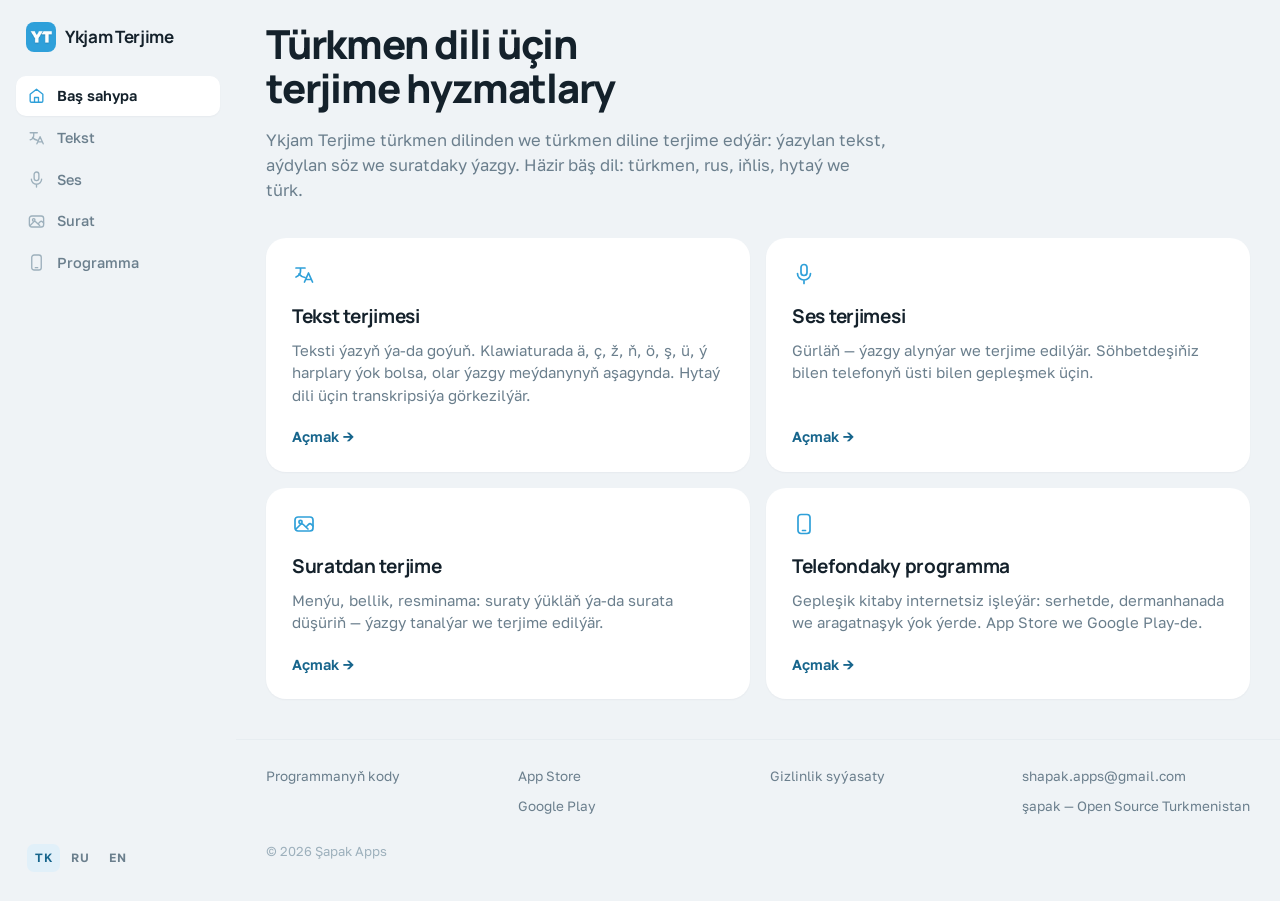
==== index.html @ 1fe33879 "deploy: 4373ae8" ====
<!DOCTYPE html><html lang="tk" class="h-full antialiased"><head><meta charSet="utf-8"/><meta name="viewport" content="width=device-width, initial-scale=1"/><link rel="preload" as="image" href="/icon.png"/><link rel="stylesheet" href="/_next/static/chunks/0fskmrvkfce5c.css" data-precedence="next"/><link rel="preload" as="script" fetchPriority="low" href="/_next/static/chunks/310vm2bl3xxpt.js"/><script src="/_next/static/chunks/1wnov70f88xjy.js" async=""></script><script src="/_next/static/chunks/39_j1bdzreq0m.js" async=""></script><script src="/_next/static/chunks/0c98xzjfks9hq.js" async=""></script><script src="/_next/static/chunks/turbopack-2u1d16houkiyo.js" async=""></script><script src="/_next/static/chunks/0jn6qtjq88lv6.js" async=""></script><script src="/_next/static/chunks/28rhjzv502-0g.js" async=""></script><script src="/_next/static/chunks/1hgafkf814qq6.js" async=""></script><link rel="preload" href="https://fonts.googleapis.com/css2?family=Golos+Text:wght@400;500;600;700&amp;family=Manrope:wght@600;700;800&amp;display=swap" as="style"/><meta name="theme-color" content="#2FA0D9"/><title>Ykjam Terjime</title><meta name="description" content="Ykjam Terjime — türkmen dili üçin terjimeçi: tekst, ses we surat. Türkmen harplary ä ç ž ň ö ş ü ý klawiaturasyz."/><meta name="robots" content="noindex, nofollow"/><meta property="og:title" content="Ykjam Terjime"/><meta property="og:description" content="Ykjam Terjime — türkmen dili üçin terjimeçi: tekst, ses we surat. Türkmen harplary ä ç ž ň ö ş ü ý klawiaturasyz."/><meta property="og:url" content="https://ykjam-terjime.github.io/"/><meta property="og:image" content="https://ykjam-terjime.github.io/og.png"/><meta property="og:image:width" content="1200"/><meta property="og:image:height" content="630"/><meta property="og:type" content="website"/><meta name="twitter:card" content="summary_large_image"/><meta name="twitter:title" content="Ykjam Terjime"/><meta name="twitter:description" content="Ykjam Terjime — türkmen dili üçin terjimeçi: tekst, ses we surat. Türkmen harplary ä ç ž ň ö ş ü ý klawiaturasyz."/><meta name="twitter:image" content="https://ykjam-terjime.github.io/og.png"/><link rel="icon" href="/favicon.ico?favicon.42km3syks_lcd.ico" sizes="48x48" type="image/x-icon"/><link rel="apple-touch-icon" href="/apple-icon.png?apple-icon.3_3x95x5w6pl6.png" sizes="180x180" type="image/png"/><link rel="preconnect" href="https://fonts.googleapis.com"/><link rel="preconnect" href="https://fonts.gstatic.com" crossorigin=""/><script src="/_next/static/chunks/0cz1d0mv5g_q7.js" noModule=""></script></head><body class="min-h-full bg-bg text-ink"><div hidden=""><!--$--><!--/$--></div><link rel="stylesheet" href="https://fonts.googleapis.com/css2?family=Golos+Text:wght@400;500;600;700&amp;family=Manrope:wght@600;700;800&amp;display=swap"/><a href="#content" class="sr-only focus:not-sr-only focus:absolute focus:top-3 focus:left-3 focus:z-50 focus:rounded-pill focus:bg-brand focus:px-4 focus:py-2 focus:text-[14px] focus:font-semibold focus:text-on-brand">Esasy mazmuna geç</a><div class="grid md:grid-cols-[236px_minmax(0,1fr)]"><aside class="flex flex-col px-4 pt-[22px] pb-7 md:sticky md:top-0 md:h-screen"><a class="mb-5 flex items-center gap-[9px] px-[10px] pb-1 no-underline" href="/"><img src="/icon.png" alt="" width="192" height="192" class="size-[30px] rounded-lg"/><span class="font-display text-[17px] font-bold tracking-[-0.02em] text-ink">Ykjam Terjime</span></a><nav class="flex gap-[6px] overflow-x-auto pb-1 md:flex-col md:gap-[2px] md:overflow-visible md:pb-0"><a aria-current="page" class="flex items-center gap-[11px] rounded-[10px] px-[11px] py-[9px] text-[14.5px] font-medium no-underline whitespace-nowrap bg-card text-ink font-semibold shadow-card [&amp;_svg]:text-brand" href="/"><svg class="size-[19px] shrink-0" viewBox="0 0 24 24" fill="none" stroke="currentColor" stroke-width="1.7" stroke-linecap="round" stroke-linejoin="round" aria-hidden="true"><path d="M4 10.5L12 4l8 6.5V19a1.5 1.5 0 0 1-1.5 1.5h-13A1.5 1.5 0 0 1 4 19z"></path><path d="M9.5 20.5v-6h5v6"></path></svg><span>Baş sahypa</span></a><a class="flex items-center gap-[11px] rounded-[10px] px-[11px] py-[9px] text-[14.5px] font-medium no-underline whitespace-nowrap bg-card text-muted shadow-card md:bg-transparent md:shadow-none md:hover:bg-card [&amp;_svg]:text-faint" href="/tekst/"><svg class="size-[19px] shrink-0" viewBox="0 0 24 24" fill="none" stroke="currentColor" stroke-width="1.7" stroke-linecap="round" stroke-linejoin="round" aria-hidden="true"><path d="M4 6h9M8.5 6v3c0 3-2 5-4.5 6"></path><path d="M7 12c1.5 2 3.5 3 6 3.5"></path><path d="M12.5 20l4-9 4 9M14 17.5h5"></path></svg><span>Tekst</span></a><a class="flex items-center gap-[11px] rounded-[10px] px-[11px] py-[9px] text-[14.5px] font-medium no-underline whitespace-nowrap bg-card text-muted shadow-card md:bg-transparent md:shadow-none md:hover:bg-card [&amp;_svg]:text-faint" href="/ses/"><svg class="size-[19px] shrink-0" viewBox="0 0 24 24" fill="none" stroke="currentColor" stroke-width="1.7" stroke-linecap="round" stroke-linejoin="round" aria-hidden="true"><rect x="9" y="2.5" width="6" height="11" rx="3"></rect><path d="M5.5 11.5a6.5 6.5 0 0 0 13 0M12 18v3.5"></path></svg><span>Ses</span></a><a class="flex items-center gap-[11px] rounded-[10px] px-[11px] py-[9px] text-[14.5px] font-medium no-underline whitespace-nowrap bg-card text-muted shadow-card md:bg-transparent md:shadow-none md:hover:bg-card [&amp;_svg]:text-faint" href="/surat/"><svg class="size-[19px] shrink-0" viewBox="0 0 24 24" fill="none" stroke="currentColor" stroke-width="1.7" stroke-linecap="round" stroke-linejoin="round" aria-hidden="true"><rect x="3" y="5" width="18" height="14" rx="3"></rect><circle cx="8.5" cy="10" r="1.6"></circle><path d="M4 17l4.5-4.5a2 2 0 0 1 2.8 0L16 17M15 14l1.6-1.6a2 2 0 0 1 2.8 0L21 14"></path></svg><span>Surat</span></a><a class="flex items-center gap-[11px] rounded-[10px] px-[11px] py-[9px] text-[14.5px] font-medium no-underline whitespace-nowrap bg-card text-muted shadow-card md:bg-transparent md:shadow-none md:hover:bg-card [&amp;_svg]:text-faint" href="/programma/"><svg class="size-[19px] shrink-0" viewBox="0 0 24 24" fill="none" stroke="currentColor" stroke-width="1.7" stroke-linecap="round" stroke-linejoin="round" aria-hidden="true"><rect x="6" y="2.5" width="12" height="19" rx="3"></rect><path d="M10.5 18.5h3"></path></svg><span>Programma</span></a></nav><div class="mt-3 px-[2px] md:mt-auto md:px-[11px] md:pt-[14px]"><div class="flex gap-[3px]" role="group" aria-label="Interface language"><button type="button" aria-pressed="true" class="cursor-pointer rounded-[7px] px-2 py-[5px] text-[12px] font-semibold tracking-[0.06em] bg-brand-soft text-brand-deep">TK</button><button type="button" aria-pressed="false" class="cursor-pointer rounded-[7px] px-2 py-[5px] text-[12px] font-semibold tracking-[0.06em] text-muted hover:bg-card hover:text-ink">RU</button><button type="button" aria-pressed="false" class="cursor-pointer rounded-[7px] px-2 py-[5px] text-[12px] font-semibold tracking-[0.06em] text-muted hover:bg-card hover:text-ink">EN</button></div></div></aside><div class="flex min-w-0 flex-col md:min-h-screen"><main id="content" class="flex-1 px-4 pt-4 pb-10 md:px-[30px] md:pt-[22px]"><section><h1 class="max-w-[18ch] font-display text-[clamp(27px,3.4vw,40px)] leading-[1.1] font-extrabold tracking-[-0.03em] text-balance text-ink">Türkmen dili üçin terjime hyzmatlary</h1><p class="mt-[18px] max-w-[62ch] text-[16.5px] text-muted">Ykjam Terjime türkmen dilinden we türkmen diline terjime edýär: ýazylan tekst, aýdylan söz we suratdaky ýazgy. Häzir bäş dil: türkmen, rus, iňlis, hytaý we türk.</p><div class="mt-9 grid gap-4 md:grid-cols-2"><a class="group flex flex-col rounded-card bg-card px-[26px] py-6 no-underline shadow-card transition duration-200 hover:-translate-y-[2px] hover:bg-brand-softer hover:shadow-[0_8px_26px_rgb(20_33_43_/_0.08)]" href="/tekst/"><svg class="size-6 text-brand transition-transform duration-200 group-hover:scale-110" viewBox="0 0 24 24" fill="none" stroke="currentColor" stroke-width="1.7" stroke-linecap="round" stroke-linejoin="round" aria-hidden="true"><path d="M4 6h9M8.5 6v3c0 3-2 5-4.5 6"></path><path d="M7 12c1.5 2 3.5 3 6 3.5"></path><path d="M12.5 20l4-9 4 9M14 17.5h5"></path></svg><h2 class="mt-4 font-display text-[19px] font-bold tracking-[-0.015em] text-ink">Tekst terjimesi</h2><p class="mt-2 flex-1 text-[15px] text-muted">Teksti ýazyň ýa-da goýuň. Klawiaturada ä, ç, ž, ň, ö, ş, ü, ý harplary ýok bolsa, olar ýazgy meýdanynyň aşagynda. Hytaý dili üçin transkripsiýa görkezilýär.</p><span class="mt-5 text-[14.5px] font-semibold text-brand-deep">Açmak<!-- --> <span class="inline-block transition-transform duration-200 group-hover:translate-x-1">→</span></span></a><a class="group flex flex-col rounded-card bg-card px-[26px] py-6 no-underline shadow-card transition duration-200 hover:-translate-y-[2px] hover:bg-brand-softer hover:shadow-[0_8px_26px_rgb(20_33_43_/_0.08)]" href="/ses/"><svg class="size-6 text-brand transition-transform duration-200 group-hover:scale-110" viewBox="0 0 24 24" fill="none" stroke="currentColor" stroke-width="1.7" stroke-linecap="round" stroke-linejoin="round" aria-hidden="true"><rect x="9" y="2.5" width="6" height="11" rx="3"></rect><path d="M5.5 11.5a6.5 6.5 0 0 0 13 0M12 18v3.5"></path></svg><h2 class="mt-4 font-display text-[19px] font-bold tracking-[-0.015em] text-ink">Ses terjimesi</h2><p class="mt-2 flex-1 text-[15px] text-muted">Gürläň — ýazgy alynýar we terjime edilýär. Söhbetdeşiňiz bilen telefonyň üsti bilen gepleşmek üçin.</p><span class="mt-5 text-[14.5px] font-semibold text-brand-deep">Açmak<!-- --> <span class="inline-block transition-transform duration-200 group-hover:translate-x-1">→</span></span></a><a class="group flex flex-col rounded-card bg-card px-[26px] py-6 no-underline shadow-card transition duration-200 hover:-translate-y-[2px] hover:bg-brand-softer hover:shadow-[0_8px_26px_rgb(20_33_43_/_0.08)]" href="/surat/"><svg class="size-6 text-brand transition-transform duration-200 group-hover:scale-110" viewBox="0 0 24 24" fill="none" stroke="currentColor" stroke-width="1.7" stroke-linecap="round" stroke-linejoin="round" aria-hidden="true"><rect x="3" y="5" width="18" height="14" rx="3"></rect><circle cx="8.5" cy="10" r="1.6"></circle><path d="M4 17l4.5-4.5a2 2 0 0 1 2.8 0L16 17M15 14l1.6-1.6a2 2 0 0 1 2.8 0L21 14"></path></svg><h2 class="mt-4 font-display text-[19px] font-bold tracking-[-0.015em] text-ink">Suratdan terjime</h2><p class="mt-2 flex-1 text-[15px] text-muted">Menýu, bellik, resminama: suraty ýükläň ýa-da surata düşüriň — ýazgy tanalýar we terjime edilýär.</p><span class="mt-5 text-[14.5px] font-semibold text-brand-deep">Açmak<!-- --> <span class="inline-block transition-transform duration-200 group-hover:translate-x-1">→</span></span></a><a class="group flex flex-col rounded-card bg-card px-[26px] py-6 no-underline shadow-card transition duration-200 hover:-translate-y-[2px] hover:bg-brand-softer hover:shadow-[0_8px_26px_rgb(20_33_43_/_0.08)]" href="/programma/"><svg class="size-6 text-brand transition-transform duration-200 group-hover:scale-110" viewBox="0 0 24 24" fill="none" stroke="currentColor" stroke-width="1.7" stroke-linecap="round" stroke-linejoin="round" aria-hidden="true"><rect x="6" y="2.5" width="12" height="19" rx="3"></rect><path d="M10.5 18.5h3"></path></svg><h2 class="mt-4 font-display text-[19px] font-bold tracking-[-0.015em] text-ink">Telefondaky programma</h2><p class="mt-2 flex-1 text-[15px] text-muted">Gepleşik kitaby internetsiz işleýär: serhetde, dermanhanada we aragatnaşyk ýok ýerde. App Store we Google Play-de.</p><span class="mt-5 text-[14.5px] font-semibold text-brand-deep">Açmak<!-- --> <span class="inline-block transition-transform duration-200 group-hover:translate-x-1">→</span></span></a></div></section><!--$--><!--/$--></main><footer class="mt-auto grid grid-cols-2 gap-x-6 gap-y-3 border-t border-line px-4 pt-[26px] pb-10 md:grid-cols-4 md:px-[30px]"><div class="flex flex-col gap-[9px]"><a class="text-[13.5px] text-muted no-underline hover:text-brand-deep" href="https://github.com/Shapak-Apps/turkmen-phrasebook">Programmanyň kody</a></div><div class="flex flex-col gap-[9px]"><a class="text-[13.5px] text-muted no-underline hover:text-brand-deep" href="https://apps.apple.com/app/ykjam-terjime/id6758071845">App Store</a><a class="text-[13.5px] text-muted no-underline hover:text-brand-deep" href="https://play.google.com/store/apps/details?id=com.shapak.translator">Google Play</a></div><div class="flex flex-col gap-[9px]"><a class="text-[13.5px] text-muted no-underline hover:text-brand-deep" href="/privacy-policy.html">Gizlinlik syýasaty</a></div><div class="flex flex-col gap-[9px]"><a class="text-[13.5px] text-muted no-underline hover:text-brand-deep" href="mailto:shapak.apps@gmail.com">shapak.apps@gmail.com</a><a class="text-[13.5px] text-muted no-underline hover:text-brand-deep" href="https://shapak-apps.github.io/">şapak — Open Source Turkmenistan</a></div><span class="col-span-full mt-[14px] text-[13px] text-faint">© 2026 Şapak Apps</span></footer></div></div><script id="_R_">(globalThis["TURBOPACK"] || (globalThis["TURBOPACK"] = [])).push({"otherChunks":["static/chunks/310vm2bl3xxpt.js","static/chunks/1wnov70f88xjy.js","static/chunks/39_j1bdzreq0m.js","static/chunks/0c98xzjfks9hq.js"],"runtimeModuleIds":[94553]});</script><script src="/_next/static/chunks/310vm2bl3xxpt.js" async=""></script><script>(self.__next_f=self.__next_f||[]).push([0])</script><script>self.__next_f.push([1,"1:\"$Sreact.fragment\"\n2:\"/_next/static/chunks/0jn6qtjq88lv6.js\"\n3:I[96923,[\"$2\"],\"UiProvider\"]\n4:I[14508,[\"$2\"],\"SkipLink\"]\n5:I[87771,[\"$2\"],\"Sidebar\"]\n6:I[39756,[\"$2\"],\"default\"]\n7:I[37457,[\"$2\"],\"default\"]\n8:\"/_next/static/chunks/28rhjzv502-0g.js\"\n9:I[36768,[\"$2\",\"$8\"],\"default\"]\na:I[56691,[\"$2\"],\"Footer\"]\nc:I[47257,[\"$2\"],\"ClientPageRoot\"]\nd:\"/_next/static/chunks/1hgafkf814qq6.js\"\ne:I[31713,[\"$2\",\"$d\"],\"default\"]\n11:I[97367,[\"$2\"],\"OutletBoundary\"]\n12:\"$Sreact.suspense\"\n14:\"ViewportBoundary\"\n15:I[97367,[\"$2\"],\"$14\"]\n17:\"MetadataBoundary\"\n18:I[97367,[\"$2\"],\"$17\"]\n1a:I[68027,[\"$2\"],\"default\",1]\n:HL[\"/_next/static/chunks/0fskmrvkfce5c.css\",\"style\"]\n:HL[\"https://fonts.googleapis.com/css2?family=Golos+Text:wght@400;500;600;700\u0026family=Manrope:wght@600;700;800\u0026display=swap\",\"style\"]\nb:[[\"children\",{\"s\":\"__PAGE__\",\"h\":512,\"d\":{\"r\":[\"$\",\"$1\",\"c\",{\"children\":[[\"$\",\"$Lc\",null,{\"Component\":\"$e\",\"serverProvidedParams\":{\"searchParams\":{},\"params\":{},\"promises\":[\"$@f\",\"$@10\"]}}],[[\"$\",\"script\",\"script-0\",{\"src\":\"/_next/static/chunks/1hgafkf814qq6.js\",\"async\":true,\"nonce\":\"$undefined\"}]],[\"$\",\"$L11\",null,{\"children\":[\"$\",\"$12\",null,{\"name\":\"Next.MetadataOutlet\",\"children\":\"$@13\"}]}]]}],\"p\":false,\"v\":null}}]]\n0:{\"P\":null,\"c\":[\"\",\"\"],\"q\":\"\",\"i\":false,\"t\":{\"t\":{\"s\":\"\",\"h\":528,\"d\":{\"r\":[\"$\",\"$1\",\"c\",{\"children\":[[[\"$\",\"link\",\"0\",{\"rel\":\"stylesheet\",\"href\":\"/_next/static/chunks/0fskmrvkfce5c.css\",\"precedence\":\"next\",\"crossOrigin\":\"$undefined\",\"nonce\":\"$undefined\"}],[\"$\",\"script\",\"script-0\",{\"src\":\"/_next/static/chunks/0jn6qtjq88lv6.js\",\"async\":true,\"nonce\":\"$undefined\"}]],[\"$\",\"html\",null,{\"lang\":\"tk\",\"className\":\"h-full antialiased\",\"children\":[[\"$\",\"link\",null,{\"rel\":\"preconnect\",\"href\":\"https://fonts.googleapis.com\"}],[\"$\",\"link\",null,{\"rel\":\"preconnect\",\"href\":\"https://fonts.gstatic.com\",\"crossOrigin\":\"\"}],[\"$\",\"link\",null,{\"rel\":\"stylesheet\",\"href\":\"https://fonts.googleapis.com/css2?family=Golos+Text:wght@400;500;600;700\u0026family=Manrope:wght@600;700;800\u0026display=swap\"}],[\"$\",\"body\",null,{\"className\":\"min-h-full bg-bg text-ink\",\"children\":[\"$\",\"$L3\",null,{\"children\":[[\"$\",\"$L4\",null,{}],[\"$\",\"div\",null,{\"className\":\"grid md:grid-cols-[236px_minmax(0,1fr)]\",\"children\":[[\"$\",\"$L5\",null,{}],[\"$\",\"div\",null,{\"className\":\"flex min-w-0 flex-col md:min-h-screen\",\"children\":[[\"$\",\"main\",null,{\"id\":\"content\",\"className\":\"flex-1 px-4 pt-4 pb-10 md:px-[30px] md:pt-[22px]\",\"children\":[\"$\",\"$L6\",null,{\"parallelRouterKey\":\"children\",\"error\":\"$undefined\",\"errorStyles\":\"$undefined\",\"errorScripts\":\"$undefined\",\"template\":[\"$\",\"$L7\",null,{}],\"templateStyles\":\"$undefined\",\"templateScripts\":\"$undefined\",\"notFound\":[[\"$\",\"$L9\",null,{}],[]],\"forbidden\":\"$undefined\",\"unauthorized\":\"$undefined\"}]}],[\"$\",\"$La\",null,{}]]}]]}]]}]}]]}]]}],\"p\":false,\"v\":null},\"c\":\"$Qb\"},\"h\":{\"r\":[\"$\",\"$1\",\"h\",{\"children\":[null,[\"$\",\"$L15\",null,{\"children\":\"$L16\"}],[\"$\",\"$L18\",null,{\"children\":[[\"$\",\"div\",null,{\"hidden\":true,\"children\":[\"$\",\"$12\",null,{\"name\":\"Next.Metadata\",\"children\":\"$L19\"}]}],null]}],null]}],\"p\":false,\"v\":null}},\"m\":\"$undefined\",\"G\":[\"$1a\",[[\"$\",\"link\",\"0\",{\"rel\":\"stylesheet\",\"href\":\"/_next/static/chunks/0fskmrvkfce5c.css\",\"precedence\":\"next\",\"crossOrigin\":\"$undefined\",\"nonce\":\"$undefined\"}]]],\"S\":true,\"r\":\"$undefined\",\"s\":\"$undefined\",\"a\":\"$undefined\",\"l\":\"$undefined\",\"p\":\"$undefined\",\"d\":\"$undefined\",\"b\":\"eWpL7JNUKpXJrIlKLYoDK\"}\nf:{}\n10:\"$b:0:1:d:r:props:children:0:props:serverProvidedParams:params\"\n16:[[\"$\",\"meta\",\"0\",{\"charSet\":\"utf-8\"}],[\"$\",\"meta\",\"1\",{\"name\":\"viewport\",\"content\":\"width=device-width, initial-scale=1\"}],[\"$\",\"meta\",\"2\",{\"name\":\"theme-color\",\"content\":\"#2FA0D9\"}]]\n1b:I[27201,[\"$2\"],\"IconMark\"]\n13:null\n19:[[\"$\",\"title\",\"0\",{\"children\":\"Ykjam Terjime\"}],[\"$\",\"meta\",\"1\",{\"name\":\"description\",\"content\":\"Ykjam Terjime — türkmen dili üçin terjimeçi: tekst, ses we surat. Türkmen harplary ä ç ž ň ö ş ü ý klawiaturasyz.\"}],[\"$\",\"meta\",\"2\",{\"name\":\"robots\",\"content\":\"noindex, nofollow\"}],[\"$\",\"meta\",\"3\",{\"property\":\"og:title\",\"content\":\"Ykjam Terjime\"}],[\"$\",\"meta\",\"4\",{\"property\":\"og:description\",\"content\":\"Ykjam Terjime — türkmen dili üçin terjimeçi: tekst, ses we surat. Türkmen harplary ä ç ž ň ö ş ü ý klawiaturasyz.\"}],[\"$\",\"meta\",\"5\",{\"property\":\"og:url\",\"content\":\"https://ykjam-terjime.github.io/\"}],[\"$\",\"meta\",\"6\",{\"property\":\"og:image\",\"content\":\"https://ykjam-terjime.github.io/og.png\"}],[\"$\",\"meta\",\"7\",{\"property\":\"og:image:width\",\"content\":\"1200\"}],[\"$\",\"meta\",\"8\",{\"property\":\"og:image:height\",\"content\":\"630\"}],[\"$\",\"meta\",\"9\",{\"property\":\"og:type\",\"content\":\"website\"}],[\"$\",\"meta\",\"10\",{\"name\":\"twitter:card\",\"content\":\"summary_large_image\"}],[\"$\",\"meta\",\"11\",{\"name\":\"twitter:title\",\"content\":\"Ykjam Terjime\"}],[\"$\",\"meta\",\"12\",{\"name\":\"twitter:description\",\"content\":\"Ykjam Terjime — türkmen dili üçin terjimeçi: tekst, ses we surat. Türkmen harplary ä ç ž ň ö ş ü ý klawiaturasyz.\"}],[\"$\",\"meta\",\"13\",{\"name\":\"twitter:image\",\"content\":\"https://ykjam-terjime.github.io/og.png\"}],[\"$\",\"link\",\"14\",{\"rel\":\"icon\",\"href\":\"/favicon.ico?favicon.42km3syks_lcd.ico\",\"sizes\":\"48x48\",\"type\":\"image/x-icon\"}],[\"$\",\"link\",\"15\",{\"rel\":\"apple-touch-icon\",\"href\":\"/apple-icon.png?apple-icon.3_3x95x5w6pl6.png\",\"sizes\":\"180x180\",\"type\":\"image/png\"}],[\"$\",\"$L1b\",\"16\",{}]]\n"])</script></body></html>
---- _next/static/chunks/0fskmrvkfce5c.css ----
@layer properties{@supports (((-webkit-hyphens:none)) and (not (margin-trim:inline))) or ((-moz-orient:inline) and (not (color:rgb(from red r g b)))){*,:before,:after,::backdrop{--tw-border-style:solid;--tw-leading:initial;--tw-font-weight:initial;--tw-tracking:initial;--tw-ordinal:initial;--tw-slashed-zero:initial;--tw-numeric-figure:initial;--tw-numeric-spacing:initial;--tw-numeric-fraction:initial;--tw-shadow:0 0 #0000;--tw-shadow-color:initial;--tw-shadow-alpha:100%;--tw-inset-shadow:0 0 #0000;--tw-inset-shadow-color:initial;--tw-inset-shadow-alpha:100%;--tw-ring-color:initial;--tw-ring-shadow:0 0 #0000;--tw-inset-ring-color:initial;--tw-inset-ring-shadow:0 0 #0000;--tw-ring-inset:initial;--tw-ring-offset-width:0px;--tw-ring-offset-color:#fff;--tw-ring-offset-shadow:0 0 #0000;--tw-duration:initial;--tw-translate-x:0;--tw-translate-y:0;--tw-translate-z:0;--tw-scale-x:1;--tw-scale-y:1;--tw-scale-z:1}}}@layer theme{:root,:host{--font-sans:"Golos Text", "Segoe UI", system-ui, sans-serif;--font-mono:ui-monospace, SFMono-Regular, Menlo, Monaco, Consolas, "Liberation Mono", "Courier New", monospace;--color-white:#fff;--spacing:.25rem;--font-weight-medium:500;--font-weight-semibold:600;--font-weight-bold:700;--font-weight-extrabold:800;--radius-lg:.5rem;--default-transition-duration:.15s;--default-transition-timing-function:cubic-bezier(.4, 0, .2, 1);--default-font-family:"Golos Text", "Segoe UI", system-ui, sans-serif;--default-mono-font-family:var(--font-mono)}}@layer base{*,:after,:before,::backdrop{box-sizing:border-box;border:0 solid;margin:0;padding:0}::file-selector-button{box-sizing:border-box;border:0 solid;margin:0;padding:0}html,:host{-webkit-text-size-adjust:100%;tab-size:4;line-height:1.5;font-family:var(--default-font-family,-apple-system, BlinkMacSystemFont, "Segoe UI", Roboto, "Helvetica Neue", "Noto Sans", Arial, sans-serif, "Apple Color Emoji", "Segoe UI Emoji", "Segoe UI Symbol", "Noto Color Emoji");font-feature-settings:var(--default-font-feature-settings,normal);font-variation-settings:var(--default-font-variation-settings,normal);-webkit-tap-highlight-color:transparent}hr{height:0;color:inherit;border-top-width:1px}abbr:where([title]){-webkit-text-decoration:underline dotted;text-decoration:underline dotted}h1,h2,h3,h4,h5,h6{font-size:inherit;font-weight:inherit}a{color:inherit;-webkit-text-decoration:inherit;-webkit-text-decoration:inherit;-webkit-text-decoration:inherit;-webkit-text-decoration:inherit;text-decoration:inherit}b,strong{font-weight:bolder}code,kbd,samp,pre{font-family:var(--default-mono-font-family,ui-monospace, SFMono-Regular, Menlo, Monaco, Consolas, "Liberation Mono", "Courier New", monospace);font-feature-settings:var(--default-mono-font-feature-settings,normal);font-variation-settings:var(--default-mono-font-variation-settings,normal);font-size:1em}small{font-size:80%}sub,sup{vertical-align:baseline;font-size:75%;line-height:0;position:relative}sub{bottom:-.25em}sup{top:-.5em}table{text-indent:0;border-color:inherit;border-collapse:collapse}:-moz-focusring:where(:not(iframe)){outline:auto}progress{vertical-align:baseline}summary{display:list-item}ol,ul,menu{list-style:none}img,svg,video,canvas,audio,iframe,embed,object{vertical-align:middle;display:block}img,video{max-width:100%;height:auto}button,input,select,optgroup,textarea{font:inherit;font-feature-settings:inherit;font-variation-settings:inherit;letter-spacing:inherit;color:inherit;opacity:1;background-color:#0000;border-radius:0}::file-selector-button{font:inherit;font-feature-settings:inherit;font-variation-settings:inherit;letter-spacing:inherit;color:inherit;opacity:1;background-color:#0000;border-radius:0}:where(select:is([multiple],[size])) optgroup{font-weight:bolder}:where(select:is([multiple],[size])) optgroup option{padding-inline-start:20px}::file-selector-button{margin-inline-end:4px}::placeholder{opacity:1}@supports (not ((-webkit-appearance:-apple-pay-button))) or (contain-intrinsic-size:1px){::placeholder{color:currentColor}@supports (color:color-mix(in lab, red, red)){::placeholder{color:color-mix(in oklab, currentcolor 50%, transparent)}}}textarea{resize:vertical}::-webkit-search-decoration{-webkit-appearance:none}::-webkit-date-and-time-value{min-height:1lh;text-align:inherit}::-webkit-datetime-edit{display:inline-flex}::-webkit-datetime-edit-fields-wrapper{padding:0}::-webkit-datetime-edit{padding-block:0}::-webkit-datetime-edit-year-field{padding-block:0}::-webkit-datetime-edit-month-field{padding-block:0}::-webkit-datetime-edit-day-field{padding-block:0}::-webkit-datetime-edit-hour-field{padding-block:0}::-webkit-datetime-edit-minute-field{padding-block:0}::-webkit-datetime-edit-second-field{padding-block:0}::-webkit-datetime-edit-millisecond-field{padding-block:0}::-webkit-datetime-edit-meridiem-field{padding-block:0}::-webkit-calendar-picker-indicator{line-height:1}:-moz-ui-invalid{box-shadow:none}button,input:where([type=button],[type=reset],[type=submit]){appearance:button}::file-selector-button{appearance:button}::-webkit-inner-spin-button{height:auto}::-webkit-outer-spin-button{height:auto}[hidden]:where(:not([hidden=until-found])){display:none!important}}@layer components;@layer utilities{.visible{visibility:visible}.sr-only{clip-path:inset(50%);white-space:nowrap;border-width:0;width:1px;height:1px;margin:-1px;padding:0;position:absolute;overflow:hidden}.col-span-full{grid-column:1/-1}.mx-auto{margin-inline:auto}.mt-2{margin-top:calc(var(--spacing) * 2)}.mt-3{margin-top:calc(var(--spacing) * 3)}.mt-4{margin-top:calc(var(--spacing) * 4)}.mt-5{margin-top:calc(var(--spacing) * 5)}.mt-7{margin-top:calc(var(--spacing) * 7)}.mt-9{margin-top:calc(var(--spacing) * 9)}.mt-\[14px\]{margin-top:14px}.mt-\[18px\]{margin-top:18px}.mt-auto{margin-top:auto}.mr-\[3px\]{margin-right:3px}.mb-5{margin-bottom:calc(var(--spacing) * 5)}.mb-6{margin-bottom:calc(var(--spacing) * 6)}.mb-\[6px\]{margin-bottom:6px}.mb-\[14px\]{margin-bottom:14px}.ml-auto{margin-left:auto}.block{display:block}.contents{display:contents}.flex{display:flex}.grid{display:grid}.hidden{display:none}.inline-block{display:inline-block}.size-6{width:calc(var(--spacing) * 6);height:calc(var(--spacing) * 6)}.size-8{width:calc(var(--spacing) * 8);height:calc(var(--spacing) * 8)}.size-10{width:calc(var(--spacing) * 10);height:calc(var(--spacing) * 10)}.size-20{width:calc(var(--spacing) * 20);height:calc(var(--spacing) * 20)}.size-\[18px\]{width:18px;height:18px}.size-\[19px\]{width:19px;height:19px}.size-\[30px\]{width:30px;height:30px}.size-\[34px\]{width:34px;height:34px}.h-full{height:100%}.max-h-\[360px\]{max-height:360px}.min-h-\[52px\]{min-height:52px}.min-h-\[96px\]{min-height:96px}.min-h-\[170px\]{min-height:170px}.min-h-full{min-height:100%}.w-full{width:100%}.max-w-\[18ch\]{max-width:18ch}.max-w-\[46ch\]{max-width:46ch}.max-w-\[56ch\]{max-width:56ch}.max-w-\[60ch\]{max-width:60ch}.max-w-\[62ch\]{max-width:62ch}.max-w-\[420px\]{max-width:420px}.min-w-0{min-width:0}.flex-1{flex:1}.shrink-0{flex-shrink:0}.cursor-pointer{cursor:pointer}.resize-none{resize:none}.appearance-none{appearance:none}.grid-cols-2{grid-template-columns:repeat(2,minmax(0,1fr))}.grid-cols-\[1fr_auto_1fr\]{grid-template-columns:1fr auto 1fr}.flex-col{flex-direction:column}.flex-wrap{flex-wrap:wrap}.place-items-center{place-items:center}.items-center{align-items:center}.items-start{align-items:flex-start}.justify-between{justify-content:space-between}.justify-center{justify-content:center}.gap-1{gap:var(--spacing)}.gap-2{gap:calc(var(--spacing) * 2)}.gap-3{gap:calc(var(--spacing) * 3)}.gap-4{gap:calc(var(--spacing) * 4)}.gap-\[3px\]{gap:3px}.gap-\[6px\]{gap:6px}.gap-\[9px\]{gap:9px}.gap-\[10px\]{gap:10px}.gap-\[11px\]{gap:11px}.gap-\[14px\]{gap:14px}.gap-x-6{column-gap:calc(var(--spacing) * 6)}.gap-y-3{row-gap:calc(var(--spacing) * 3)}.overflow-hidden{overflow:hidden}.overflow-x-auto{overflow-x:auto}.rounded-\[7px\]{border-radius:7px}.rounded-\[9px\]{border-radius:9px}.rounded-\[10px\]{border-radius:10px}.rounded-box{border-radius:14px}.rounded-card{border-radius:20px}.rounded-full{border-radius:2147483647px}.rounded-lg{border-radius:var(--radius-lg)}.rounded-pill{border-radius:10px}.border-0{border-style:var(--tw-border-style);border-width:0}.border-2{border-style:var(--tw-border-style);border-width:2px}.border-t{border-top-style:var(--tw-border-style);border-top-width:1px}.border-b{border-bottom-style:var(--tw-border-style);border-bottom-width:1px}.border-dashed{--tw-border-style:dashed;border-style:dashed}.border-brand{border-color:var(--brand)}.border-line{border-color:var(--line)}.bg-bg{background-color:var(--bg)}.bg-brand{background-color:var(--brand)}.bg-brand-soft{background-color:var(--brand-soft)}.bg-brand-softer{background-color:var(--brand-softer)}.bg-card{background-color:var(--card)}.bg-card-2{background-color:var(--card-2)}.bg-sand-soft{background-color:var(--sand-soft)}.bg-transparent{background-color:#0000}.object-contain{object-fit:contain}.p-0{padding:0}.p-5{padding:calc(var(--spacing) * 5)}.p-\[22px\]{padding:22px}.px-2{padding-inline:calc(var(--spacing) * 2)}.px-3{padding-inline:calc(var(--spacing) * 3)}.px-4{padding-inline:calc(var(--spacing) * 4)}.px-5{padding-inline:calc(var(--spacing) * 5)}.px-\[2px\]{padding-inline:2px}.px-\[10px\]{padding-inline:10px}.px-\[11px\]{padding-inline:11px}.px-\[18px\]{padding-inline:18px}.px-\[22px\]{padding-inline:22px}.px-\[26px\]{padding-inline:26px}.py-2{padding-block:calc(var(--spacing) * 2)}.py-3{padding-block:calc(var(--spacing) * 3)}.py-6{padding-block:calc(var(--spacing) * 6)}.py-9{padding-block:calc(var(--spacing) * 9)}.py-12{padding-block:calc(var(--spacing) * 12)}.py-\[5px\]{padding-block:5px}.py-\[9px\]{padding-block:9px}.py-\[10px\]{padding-block:10px}.py-\[14px\]{padding-block:14px}.py-\[17px\]{padding-block:17px}.pt-4{padding-top:calc(var(--spacing) * 4)}.pt-5{padding-top:calc(var(--spacing) * 5)}.pt-\[22px\]{padding-top:22px}.pt-\[26px\]{padding-top:26px}.pr-4{padding-right:calc(var(--spacing) * 4)}.pb-1{padding-bottom:var(--spacing)}.pb-3{padding-bottom:calc(var(--spacing) * 3)}.pb-7{padding-bottom:calc(var(--spacing) * 7)}.pb-10{padding-bottom:calc(var(--spacing) * 10)}.pl-\[22px\]{padding-left:22px}.text-center{text-align:center}.font-display{font-family:Manrope,Golos Text,Segoe UI,system-ui,sans-serif}.text-\[11px\]{font-size:11px}.text-\[12\.5px\]{font-size:12.5px}.text-\[12px\]{font-size:12px}.text-\[13\.5px\]{font-size:13.5px}.text-\[13px\]{font-size:13px}.text-\[14\.5px\]{font-size:14.5px}.text-\[14px\]{font-size:14px}.text-\[15\.5px\]{font-size:15.5px}.text-\[15px\]{font-size:15px}.text-\[16\.5px\]{font-size:16.5px}.text-\[17px\]{font-size:17px}.text-\[19px\]{font-size:19px}.text-\[21px\]{font-size:21px}.text-\[24px\]{font-size:24px}.text-\[27px\]{font-size:27px}.text-\[34px\]{font-size:34px}.text-\[64px\]{font-size:64px}.text-\[clamp\(27px\,3\.4vw\,40px\)\]{font-size:clamp(27px,3.4vw,40px)}.leading-\[1\.1\]{--tw-leading:1.1;line-height:1.1}.leading-\[1\.5\]{--tw-leading:1.5;line-height:1.5}.leading-\[1\.42\]{--tw-leading:1.42;line-height:1.42}.leading-none{--tw-leading:1;line-height:1}.font-bold{--tw-font-weight:var(--font-weight-bold);font-weight:var(--font-weight-bold)}.font-extrabold{--tw-font-weight:var(--font-weight-extrabold);font-weight:var(--font-weight-extrabold)}.font-medium{--tw-font-weight:var(--font-weight-medium);font-weight:var(--font-weight-medium)}.font-semibold{--tw-font-weight:var(--font-weight-semibold);font-weight:var(--font-weight-semibold)}.tracking-\[-0\.02em\]{--tw-tracking:-.02em;letter-spacing:-.02em}.tracking-\[-0\.03em\]{--tw-tracking:-.03em;letter-spacing:-.03em}.tracking-\[-0\.04em\]{--tw-tracking:-.04em;letter-spacing:-.04em}.tracking-\[-0\.015em\]{--tw-tracking:-.015em;letter-spacing:-.015em}.tracking-\[-0\.028em\]{--tw-tracking:-.028em;letter-spacing:-.028em}.tracking-\[0\.06em\]{--tw-tracking:.06em;letter-spacing:.06em}.tracking-\[0\.07em\]{--tw-tracking:.07em;letter-spacing:.07em}.tracking-\[0\.08em\]{--tw-tracking:.08em;letter-spacing:.08em}.text-balance{text-wrap:balance}.break-words{overflow-wrap:break-word}.whitespace-nowrap{white-space:nowrap}.whitespace-pre-wrap{white-space:pre-wrap}.text-brand{color:var(--brand)}.text-brand-deep{color:var(--brand-deep)}.text-brand-soft{color:var(--brand-soft)}.text-faint{color:var(--faint)}.text-ink{color:var(--ink)}.text-muted{color:var(--muted)}.text-on-brand{color:var(--on-brand)}.text-sand{color:var(--sand)}.uppercase{text-transform:uppercase}.tabular-nums{--tw-numeric-spacing:tabular-nums;font-variant-numeric:var(--tw-ordinal,) var(--tw-slashed-zero,) var(--tw-numeric-figure,) var(--tw-numeric-spacing,) var(--tw-numeric-fraction,)}.no-underline{text-decoration-line:none}.antialiased{-webkit-font-smoothing:antialiased;-moz-osx-font-smoothing:grayscale}.shadow-card{--tw-shadow:var(--shadow);box-shadow:var(--tw-inset-shadow), var(--tw-inset-ring-shadow), var(--tw-ring-offset-shadow), var(--tw-ring-shadow), var(--tw-shadow)}.transition{transition-property:color,background-color,border-color,outline-color,text-decoration-color,fill,stroke,--tw-gradient-from,--tw-gradient-via,--tw-gradient-to,opacity,box-shadow,transform,translate,scale,rotate,filter,-webkit-backdrop-filter,backdrop-filter,display,content-visibility,overlay,pointer-events;transition-timing-function:var(--tw-ease,var(--default-transition-timing-function));transition-duration:var(--tw-duration,var(--default-transition-duration))}.transition-transform{transition-property:transform,translate,scale,rotate;transition-timing-function:var(--tw-ease,var(--default-transition-timing-function));transition-duration:var(--tw-duration,var(--default-transition-duration))}.duration-200{--tw-duration:.2s;transition-duration:.2s}.outline-none{--tw-outline-style:none;outline-style:none}@media (hover:hover){.group-hover\:translate-x-1:is(:where(.group):hover *){--tw-translate-x:var(--spacing);translate:var(--tw-translate-x) var(--tw-translate-y)}.group-hover\:scale-110:is(:where(.group):hover *){--tw-scale-x:110%;--tw-scale-y:110%;--tw-scale-z:110%;scale:var(--tw-scale-x) var(--tw-scale-y)}}.placeholder\:text-faint::placeholder{color:var(--faint)}@media (hover:hover){.hover\:-translate-y-\[2px\]:hover{--tw-translate-y:calc(2px * -1);translate:var(--tw-translate-x) var(--tw-translate-y)}.hover\:bg-brand-soft:hover{background-color:var(--brand-soft)}.hover\:bg-brand-softer:hover{background-color:var(--brand-softer)}.hover\:bg-card:hover{background-color:var(--card)}.hover\:bg-sand:hover{background-color:var(--sand)}.hover\:text-brand-deep:hover{color:var(--brand-deep)}.hover\:text-ink:hover{color:var(--ink)}.hover\:text-white:hover{color:var(--color-white)}.hover\:shadow-\[0_8px_26px_rgb\(20_33_43_\/_0\.08\)\]:hover{--tw-shadow:0 8px 26px var(--tw-shadow-color,#14212b14);box-shadow:var(--tw-inset-shadow), var(--tw-inset-ring-shadow), var(--tw-ring-offset-shadow), var(--tw-ring-shadow), var(--tw-shadow)}}.focus\:not-sr-only:focus{clip-path:none;white-space:normal;width:auto;height:auto;margin:0;padding:0;position:static;overflow:visible}.focus\:absolute:focus{position:absolute}.focus\:top-3:focus{top:calc(var(--spacing) * 3)}.focus\:left-3:focus{left:calc(var(--spacing) * 3)}.focus\:z-50:focus{z-index:50}.focus\:rounded-pill:focus{border-radius:10px}.focus\:bg-brand:focus{background-color:var(--brand)}.focus\:px-4:focus{padding-inline:calc(var(--spacing) * 4)}.focus\:py-2:focus{padding-block:calc(var(--spacing) * 2)}.focus\:text-\[14px\]:focus{font-size:14px}.focus\:font-semibold:focus{--tw-font-weight:var(--font-weight-semibold);font-weight:var(--font-weight-semibold)}.focus\:text-on-brand:focus{color:var(--on-brand)}.disabled\:cursor-not-allowed:disabled{cursor:not-allowed}.disabled\:opacity-35:disabled{opacity:.35}.disabled\:opacity-50:disabled{opacity:.5}@media (hover:hover){.disabled\:hover\:bg-transparent:disabled:hover{background-color:#0000}.disabled\:hover\:text-muted:disabled:hover{color:var(--muted)}}@media (min-width:48rem){.md\:sticky{position:sticky}.md\:top-0{top:0}.md\:mt-auto{margin-top:auto}.md\:h-screen{height:100vh}.md\:min-h-screen{min-height:100vh}.md\:grid-cols-2{grid-template-columns:repeat(2,minmax(0,1fr))}.md\:grid-cols-4{grid-template-columns:repeat(4,minmax(0,1fr))}.md\:grid-cols-\[1fr_300px\]{grid-template-columns:1fr 300px}.md\:grid-cols-\[236px_minmax\(0\,1fr\)\]{grid-template-columns:236px minmax(0,1fr)}.md\:flex-col{flex-direction:column}.md\:gap-\[2px\]{gap:2px}.md\:overflow-visible{overflow:visible}.md\:border-t-0{border-top-style:var(--tw-border-style);border-top-width:0}.md\:border-l{border-left-style:var(--tw-border-style);border-left-width:1px}.md\:bg-transparent{background-color:#0000}.md\:px-\[11px\]{padding-inline:11px}.md\:px-\[30px\]{padding-inline:30px}.md\:pt-\[14px\]{padding-top:14px}.md\:pt-\[22px\]{padding-top:22px}.md\:pb-0{padding-bottom:0}.md\:shadow-none{--tw-shadow:0 0 #0000;box-shadow:var(--tw-inset-shadow), var(--tw-inset-ring-shadow), var(--tw-ring-offset-shadow), var(--tw-ring-shadow), var(--tw-shadow)}@media (hover:hover){.md\:hover\:bg-card:hover{background-color:var(--card)}}}.\[\&_svg\]\:text-brand svg{color:var(--brand)}.\[\&_svg\]\:text-faint svg{color:var(--faint)}}:root{--bg:#eff3f6;--card:#fff;--card-2:#f7fafc;--ink:#14212b;--muted:#6b7f8d;--faint:#9db0bc;--line:#e7edf1;--brand:#2fa0d9;--brand-deep:#17658c;--brand-soft:#e1f0f9;--brand-softer:#f0f7fc;--on-brand:#fff;--sand:#c77f2e;--sand-soft:#fbf0e2;--panel:#ddecf7;--org:#b25a0c;--shadow:0 1px 2px #14212b0a}@media (prefers-color-scheme:dark){:root:not([data-theme=light]){--bg:#0d161b;--card:#16232b;--card-2:#1b2a33;--ink:#e6eef3;--muted:#8ca3b1;--faint:#6b8494;--line:#22333d;--brand:#55b8e8;--brand-deep:#8fd3f2;--brand-soft:#183a4c;--brand-softer:#152b36;--on-brand:#0d161b;--sand:#d9a063;--sand-soft:#2b2318;--panel:#17323f;--org:#ff9d4d;--shadow:0 1px 2px #0000004d}}:root[data-theme=dark]{--bg:#0d161b;--card:#16232b;--card-2:#1b2a33;--ink:#e6eef3;--muted:#8ca3b1;--faint:#6b8494;--line:#22333d;--brand:#55b8e8;--brand-deep:#8fd3f2;--brand-soft:#183a4c;--brand-softer:#152b36;--on-brand:#0d161b;--sand:#d9a063;--sand-soft:#2b2318;--panel:#17323f;--org:#ff9d4d;--shadow:0 1px 2px #0000004d}body{background:var(--bg);color:var(--ink);font-family:var(--font-sans)}:focus-visible{outline:2px solid var(--brand);outline-offset:2px;border-radius:6px}@media (prefers-reduced-motion:reduce){*,:before,:after{transition-duration:.01ms!important;animation-duration:.01ms!important}}@property --tw-border-style{syntax:"*";inherits:false;initial-value:solid}@property --tw-leading{syntax:"*";inherits:false}@property --tw-font-weight{syntax:"*";inherits:false}@property --tw-tracking{syntax:"*";inherits:false}@property --tw-ordinal{syntax:"*";inherits:false}@property --tw-slashed-zero{syntax:"*";inherits:false}@property --tw-numeric-figure{syntax:"*";inherits:false}@property --tw-numeric-spacing{syntax:"*";inherits:false}@property --tw-numeric-fraction{syntax:"*";inherits:false}@property --tw-shadow{syntax:"*";inherits:false;initial-value:0 0 #0000}@property --tw-shadow-color{syntax:"*";inherits:false}@property --tw-shadow-alpha{syntax:"<percentage>";inherits:false;initial-value:100%}@property --tw-inset-shadow{syntax:"*";inherits:false;initial-value:0 0 #0000}@property --tw-inset-shadow-color{syntax:"*";inherits:false}@property --tw-inset-shadow-alpha{syntax:"<percentage>";inherits:false;initial-value:100%}@property --tw-ring-color{syntax:"*";inherits:false}@property --tw-ring-shadow{syntax:"*";inherits:false;initial-value:0 0 #0000}@property --tw-inset-ring-color{syntax:"*";inherits:false}@property --tw-inset-ring-shadow{syntax:"*";inherits:false;initial-value:0 0 #0000}@property --tw-ring-inset{syntax:"*";inherits:false}@property --tw-ring-offset-width{syntax:"<length>";inherits:false;initial-value:0}@property --tw-ring-offset-color{syntax:"*";inherits:false;initial-value:#fff}@property --tw-ring-offset-shadow{syntax:"*";inherits:false;initial-value:0 0 #0000}@property --tw-duration{syntax:"*";inherits:false}@property --tw-translate-x{syntax:"*";inherits:false;initial-value:0}@property --tw-translate-y{syntax:"*";inherits:false;initial-value:0}@property --tw-translate-z{syntax:"*";inherits:false;initial-value:0}@property --tw-scale-x{syntax:"*";inherits:false;initial-value:1}@property --tw-scale-y{syntax:"*";inherits:false;initial-value:1}@property --tw-scale-z{syntax:"*";inherits:false;initial-value:1}
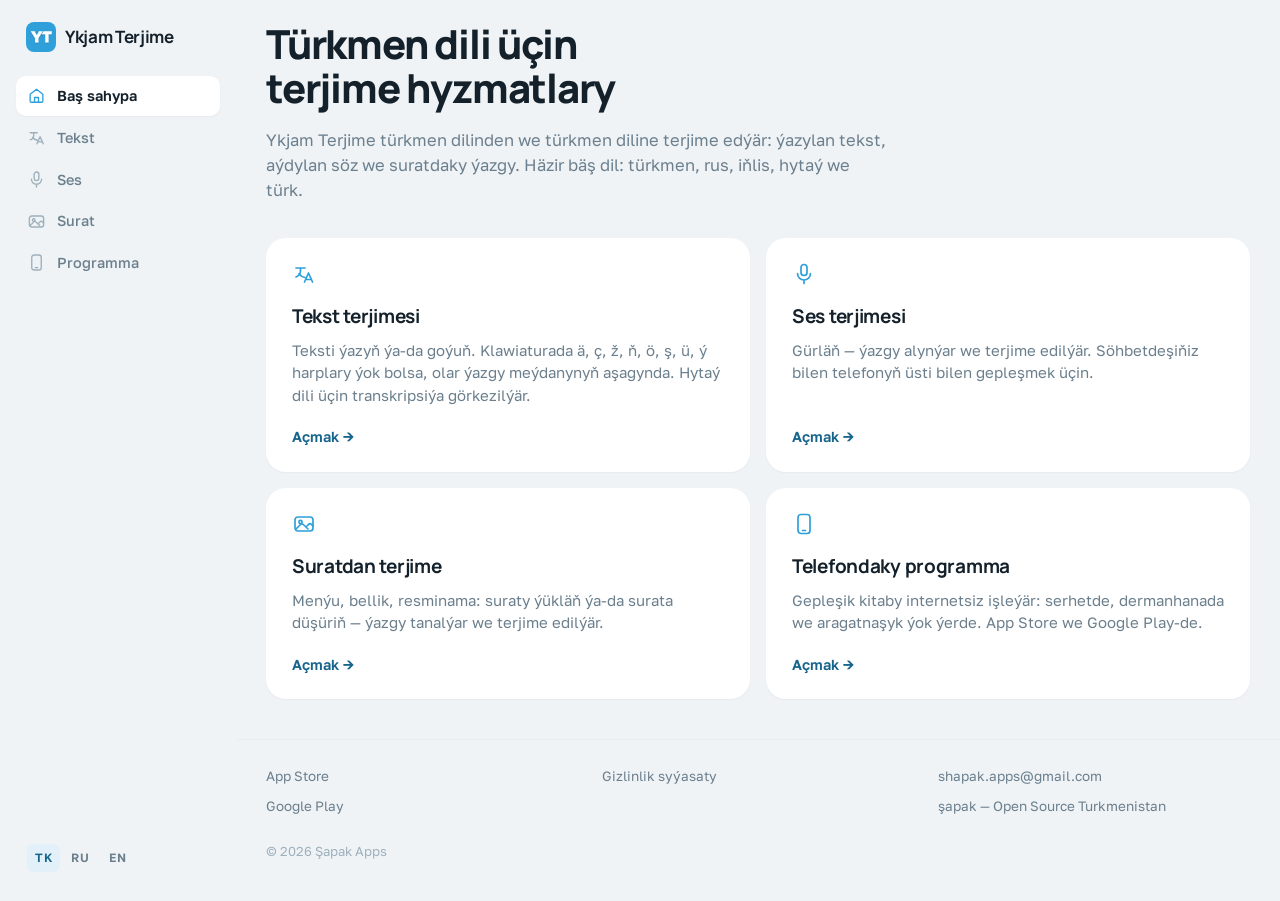
==== commit a9155a5e: "deploy: 276241e" ====
--- a/index.html
+++ b/index.html
@@ -1 +1 @@
-<!DOCTYPE html><html lang="tk" class="h-full antialiased"><head><meta charSet="utf-8"/><meta name="viewport" content="width=device-width, initial-scale=1"/><link rel="preload" as="image" href="/icon.png"/><link rel="stylesheet" href="/_next/static/chunks/0fskmrvkfce5c.css" data-precedence="next"/><link rel="preload" as="script" fetchPriority="low" href="/_next/static/chunks/310vm2bl3xxpt.js"/><script src="/_next/static/chunks/1wnov70f88xjy.js" async=""></script><script src="/_next/static/chunks/39_j1bdzreq0m.js" async=""></script><script src="/_next/static/chunks/0c98xzjfks9hq.js" async=""></script><script src="/_next/static/chunks/turbopack-2u1d16houkiyo.js" async=""></script><script src="/_next/static/chunks/0jn6qtjq88lv6.js" async=""></script><script src="/_next/static/chunks/28rhjzv502-0g.js" async=""></script><script src="/_next/static/chunks/1hgafkf814qq6.js" async=""></script><link rel="preload" href="https://fonts.googleapis.com/css2?family=Golos+Text:wght@400;500;600;700&amp;family=Manrope:wght@600;700;800&amp;display=swap" as="style"/><meta name="theme-color" content="#2FA0D9"/><title>Ykjam Terjime</title><meta name="description" content="Ykjam Terjime — türkmen dili üçin terjimeçi: tekst, ses we surat. Türkmen harplary ä ç ž ň ö ş ü ý klawiaturasyz."/><meta name="robots" content="noindex, nofollow"/><meta property="og:title" content="Ykjam Terjime"/><meta property="og:description" content="Ykjam Terjime — türkmen dili üçin terjimeçi: tekst, ses we surat. Türkmen harplary ä ç ž ň ö ş ü ý klawiaturasyz."/><meta property="og:url" content="https://ykjam-terjime.github.io/"/><meta property="og:image" content="https://ykjam-terjime.github.io/og.png"/><meta property="og:image:width" content="1200"/><meta property="og:image:height" content="630"/><meta property="og:type" content="website"/><meta name="twitter:card" content="summary_large_image"/><meta name="twitter:title" content="Ykjam Terjime"/><meta name="twitter:description" content="Ykjam Terjime — türkmen dili üçin terjimeçi: tekst, ses we surat. Türkmen harplary ä ç ž ň ö ş ü ý klawiaturasyz."/><meta name="twitter:image" content="https://ykjam-terjime.github.io/og.png"/><link rel="icon" href="/favicon.ico?favicon.42km3syks_lcd.ico" sizes="48x48" type="image/x-icon"/><link rel="apple-touch-icon" href="/apple-icon.png?apple-icon.3_3x95x5w6pl6.png" sizes="180x180" type="image/png"/><link rel="preconnect" href="https://fonts.googleapis.com"/><link rel="preconnect" href="https://fonts.gstatic.com" crossorigin=""/><script src="/_next/static/chunks/0cz1d0mv5g_q7.js" noModule=""></script></head><body class="min-h-full bg-bg text-ink"><div hidden=""><!--$--><!--/$--></div><link rel="stylesheet" href="https://fonts.googleapis.com/css2?family=Golos+Text:wght@400;500;600;700&amp;family=Manrope:wght@600;700;800&amp;display=swap"/><a href="#content" class="sr-only focus:not-sr-only focus:absolute focus:top-3 focus:left-3 focus:z-50 focus:rounded-pill focus:bg-brand focus:px-4 focus:py-2 focus:text-[14px] focus:font-semibold focus:text-on-brand">Esasy mazmuna geç</a><div class="grid md:grid-cols-[236px_minmax(0,1fr)]"><aside class="flex flex-col px-4 pt-[22px] pb-7 md:sticky md:top-0 md:h-screen"><a class="mb-5 flex items-center gap-[9px] px-[10px] pb-1 no-underline" href="/"><img src="/icon.png" alt="" width="192" height="192" class="size-[30px] rounded-lg"/><span class="font-display text-[17px] font-bold tracking-[-0.02em] text-ink">Ykjam Terjime</span></a><nav class="flex gap-[6px] overflow-x-auto pb-1 md:flex-col md:gap-[2px] md:overflow-visible md:pb-0"><a aria-current="page" class="flex items-center gap-[11px] rounded-[10px] px-[11px] py-[9px] text-[14.5px] font-medium no-underline whitespace-nowrap bg-card text-ink font-semibold shadow-card [&amp;_svg]:text-brand" href="/"><svg class="size-[19px] shrink-0" viewBox="0 0 24 24" fill="none" stroke="currentColor" stroke-width="1.7" stroke-linecap="round" stroke-linejoin="round" aria-hidden="true"><path d="M4 10.5L12 4l8 6.5V19a1.5 1.5 0 0 1-1.5 1.5h-13A1.5 1.5 0 0 1 4 19z"></path><path d="M9.5 20.5v-6h5v6"></path></svg><span>Baş sahypa</span></a><a class="flex items-center gap-[11px] rounded-[10px] px-[11px] py-[9px] text-[14.5px] font-medium no-underline whitespace-nowrap bg-card text-muted shadow-card md:bg-transparent md:shadow-none md:hover:bg-card [&amp;_svg]:text-faint" href="/tekst/"><svg class="size-[19px] shrink-0" viewBox="0 0 24 24" fill="none" stroke="currentColor" stroke-width="1.7" stroke-linecap="round" stroke-linejoin="round" aria-hidden="true"><path d="M4 6h9M8.5 6v3c0 3-2 5-4.5 6"></path><path d="M7 12c1.5 2 3.5 3 6 3.5"></path><path d="M12.5 20l4-9 4 9M14 17.5h5"></path></svg><span>Tekst</span></a><a class="flex items-center gap-[11px] rounded-[10px] px-[11px] py-[9px] text-[14.5px] font-medium no-underline whitespace-nowrap bg-card text-muted shadow-card md:bg-transparent md:shadow-none md:hover:bg-card [&amp;_svg]:text-faint" href="/ses/"><svg class="size-[19px] shrink-0" viewBox="0 0 24 24" fill="none" stroke="currentColor" stroke-width="1.7" stroke-linecap="round" stroke-linejoin="round" aria-hidden="true"><rect x="9" y="2.5" width="6" height="11" rx="3"></rect><path d="M5.5 11.5a6.5 6.5 0 0 0 13 0M12 18v3.5"></path></svg><span>Ses</span></a><a class="flex items-center gap-[11px] rounded-[10px] px-[11px] py-[9px] text-[14.5px] font-medium no-underline whitespace-nowrap bg-card text-muted shadow-card md:bg-transparent md:shadow-none md:hover:bg-card [&amp;_svg]:text-faint" href="/surat/"><svg class="size-[19px] shrink-0" viewBox="0 0 24 24" fill="none" stroke="currentColor" stroke-width="1.7" stroke-linecap="round" stroke-linejoin="round" aria-hidden="true"><rect x="3" y="5" width="18" height="14" rx="3"></rect><circle cx="8.5" cy="10" r="1.6"></circle><path d="M4 17l4.5-4.5a2 2 0 0 1 2.8 0L16 17M15 14l1.6-1.6a2 2 0 0 1 2.8 0L21 14"></path></svg><span>Surat</span></a><a class="flex items-center gap-[11px] rounded-[10px] px-[11px] py-[9px] text-[14.5px] font-medium no-underline whitespace-nowrap bg-card text-muted shadow-card md:bg-transparent md:shadow-none md:hover:bg-card [&amp;_svg]:text-faint" href="/programma/"><svg class="size-[19px] shrink-0" viewBox="0 0 24 24" fill="none" stroke="currentColor" stroke-width="1.7" stroke-linecap="round" stroke-linejoin="round" aria-hidden="true"><rect x="6" y="2.5" width="12" height="19" rx="3"></rect><path d="M10.5 18.5h3"></path></svg><span>Programma</span></a></nav><div class="mt-3 px-[2px] md:mt-auto md:px-[11px] md:pt-[14px]"><div class="flex gap-[3px]" role="group" aria-label="Interface language"><button type="button" aria-pressed="true" class="cursor-pointer rounded-[7px] px-2 py-[5px] text-[12px] font-semibold tracking-[0.06em] bg-brand-soft text-brand-deep">TK</button><button type="button" aria-pressed="false" class="cursor-pointer rounded-[7px] px-2 py-[5px] text-[12px] font-semibold tracking-[0.06em] text-muted hover:bg-card hover:text-ink">RU</button><button type="button" aria-pressed="false" class="cursor-pointer rounded-[7px] px-2 py-[5px] text-[12px] font-semibold tracking-[0.06em] text-muted hover:bg-card hover:text-ink">EN</button></div></div></aside><div class="flex min-w-0 flex-col md:min-h-screen"><main id="content" class="flex-1 px-4 pt-4 pb-10 md:px-[30px] md:pt-[22px]"><section><h1 class="max-w-[18ch] font-display text-[clamp(27px,3.4vw,40px)] leading-[1.1] font-extrabold tracking-[-0.03em] text-balance text-ink">Türkmen dili üçin terjime hyzmatlary</h1><p class="mt-[18px] max-w-[62ch] text-[16.5px] text-muted">Ykjam Terjime türkmen dilinden we türkmen diline terjime edýär: ýazylan tekst, aýdylan söz we suratdaky ýazgy. Häzir bäş dil: türkmen, rus, iňlis, hytaý we türk.</p><div class="mt-9 grid gap-4 md:grid-cols-2"><a class="group flex flex-col rounded-card bg-card px-[26px] py-6 no-underline shadow-card transition duration-200 hover:-translate-y-[2px] hover:bg-brand-softer hover:shadow-[0_8px_26px_rgb(20_33_43_/_0.08)]" href="/tekst/"><svg class="size-6 text-brand transition-transform duration-200 group-hover:scale-110" viewBox="0 0 24 24" fill="none" stroke="currentColor" stroke-width="1.7" stroke-linecap="round" stroke-linejoin="round" aria-hidden="true"><path d="M4 6h9M8.5 6v3c0 3-2 5-4.5 6"></path><path d="M7 12c1.5 2 3.5 3 6 3.5"></path><path d="M12.5 20l4-9 4 9M14 17.5h5"></path></svg><h2 class="mt-4 font-display text-[19px] font-bold tracking-[-0.015em] text-ink">Tekst terjimesi</h2><p class="mt-2 flex-1 text-[15px] text-muted">Teksti ýazyň ýa-da goýuň. Klawiaturada ä, ç, ž, ň, ö, ş, ü, ý harplary ýok bolsa, olar ýazgy meýdanynyň aşagynda. Hytaý dili üçin transkripsiýa görkezilýär.</p><span class="mt-5 text-[14.5px] font-semibold text-brand-deep">Açmak<!-- --> <span class="inline-block transition-transform duration-200 group-hover:translate-x-1">→</span></span></a><a class="group flex flex-col rounded-card bg-card px-[26px] py-6 no-underline shadow-card transition duration-200 hover:-translate-y-[2px] hover:bg-brand-softer hover:shadow-[0_8px_26px_rgb(20_33_43_/_0.08)]" href="/ses/"><svg class="size-6 text-brand transition-transform duration-200 group-hover:scale-110" viewBox="0 0 24 24" fill="none" stroke="currentColor" stroke-width="1.7" stroke-linecap="round" stroke-linejoin="round" aria-hidden="true"><rect x="9" y="2.5" width="6" height="11" rx="3"></rect><path d="M5.5 11.5a6.5 6.5 0 0 0 13 0M12 18v3.5"></path></svg><h2 class="mt-4 font-display text-[19px] font-bold tracking-[-0.015em] text-ink">Ses terjimesi</h2><p class="mt-2 flex-1 text-[15px] text-muted">Gürläň — ýazgy alynýar we terjime edilýär. Söhbetdeşiňiz bilen telefonyň üsti bilen gepleşmek üçin.</p><span class="mt-5 text-[14.5px] font-semibold text-brand-deep">Açmak<!-- --> <span class="inline-block transition-transform duration-200 group-hover:translate-x-1">→</span></span></a><a class="group flex flex-col rounded-card bg-card px-[26px] py-6 no-underline shadow-card transition duration-200 hover:-translate-y-[2px] hover:bg-brand-softer hover:shadow-[0_8px_26px_rgb(20_33_43_/_0.08)]" href="/surat/"><svg class="size-6 text-brand transition-transform duration-200 group-hover:scale-110" viewBox="0 0 24 24" fill="none" stroke="currentColor" stroke-width="1.7" stroke-linecap="round" stroke-linejoin="round" aria-hidden="true"><rect x="3" y="5" width="18" height="14" rx="3"></rect><circle cx="8.5" cy="10" r="1.6"></circle><path d="M4 17l4.5-4.5a2 2 0 0 1 2.8 0L16 17M15 14l1.6-1.6a2 2 0 0 1 2.8 0L21 14"></path></svg><h2 class="mt-4 font-display text-[19px] font-bold tracking-[-0.015em] text-ink">Suratdan terjime</h2><p class="mt-2 flex-1 text-[15px] text-muted">Menýu, bellik, resminama: suraty ýükläň ýa-da surata düşüriň — ýazgy tanalýar we terjime edilýär.</p><span class="mt-5 text-[14.5px] font-semibold text-brand-deep">Açmak<!-- --> <span class="inline-block transition-transform duration-200 group-hover:translate-x-1">→</span></span></a><a class="group flex flex-col rounded-card bg-card px-[26px] py-6 no-underline shadow-card transition duration-200 hover:-translate-y-[2px] hover:bg-brand-softer hover:shadow-[0_8px_26px_rgb(20_33_43_/_0.08)]" href="/programma/"><svg class="size-6 text-brand transition-transform duration-200 group-hover:scale-110" viewBox="0 0 24 24" fill="none" stroke="currentColor" stroke-width="1.7" stroke-linecap="round" stroke-linejoin="round" aria-hidden="true"><rect x="6" y="2.5" width="12" height="19" rx="3"></rect><path d="M10.5 18.5h3"></path></svg><h2 class="mt-4 font-display text-[19px] font-bold tracking-[-0.015em] text-ink">Telefondaky programma</h2><p class="mt-2 flex-1 text-[15px] text-muted">Gepleşik kitaby internetsiz işleýär: serhetde, dermanhanada we aragatnaşyk ýok ýerde. App Store we Google Play-de.</p><span class="mt-5 text-[14.5px] font-semibold text-brand-deep">Açmak<!-- --> <span class="inline-block transition-transform duration-200 group-hover:translate-x-1">→</span></span></a></div></section><!--$--><!--/$--></main><footer class="mt-auto grid grid-cols-2 gap-x-6 gap-y-3 border-t border-line px-4 pt-[26px] pb-10 md:grid-cols-4 md:px-[30px]"><div class="flex flex-col gap-[9px]"><a class="text-[13.5px] text-muted no-underline hover:text-brand-deep" href="https://github.com/Shapak-Apps/turkmen-phrasebook">Programmanyň kody</a></div><div class="flex flex-col gap-[9px]"><a class="text-[13.5px] text-muted no-underline hover:text-brand-deep" href="https://apps.apple.com/app/ykjam-terjime/id6758071845">App Store</a><a class="text-[13.5px] text-muted no-underline hover:text-brand-deep" href="https://play.google.com/store/apps/details?id=com.shapak.translator">Google Play</a></div><div class="flex flex-col gap-[9px]"><a class="text-[13.5px] text-muted no-underline hover:text-brand-deep" href="/privacy-policy.html">Gizlinlik syýasaty</a></div><div class="flex flex-col gap-[9px]"><a class="text-[13.5px] text-muted no-underline hover:text-brand-deep" href="mailto:shapak.apps@gmail.com">shapak.apps@gmail.com</a><a class="text-[13.5px] text-muted no-underline hover:text-brand-deep" href="https://shapak-apps.github.io/">şapak — Open Source Turkmenistan</a></div><span class="col-span-full mt-[14px] text-[13px] text-faint">© 2026 Şapak Apps</span></footer></div></div><script id="_R_">(globalThis["TURBOPACK"] || (globalThis["TURBOPACK"] = [])).push({"otherChunks":["static/chunks/310vm2bl3xxpt.js","static/chunks/1wnov70f88xjy.js","static/chunks/39_j1bdzreq0m.js","static/chunks/0c98xzjfks9hq.js"],"runtimeModuleIds":[94553]});</script><script src="/_next/static/chunks/310vm2bl3xxpt.js" async=""></script><script>(self.__next_f=self.__next_f||[]).push([0])</script><script>self.__next_f.push([1,"1:\"$Sreact.fragment\"\n2:\"/_next/static/chunks/0jn6qtjq88lv6.js\"\n3:I[96923,[\"$2\"],\"UiProvider\"]\n4:I[14508,[\"$2\"],\"SkipLink\"]\n5:I[87771,[\"$2\"],\"Sidebar\"]\n6:I[39756,[\"$2\"],\"default\"]\n7:I[37457,[\"$2\"],\"default\"]\n8:\"/_next/static/chunks/28rhjzv502-0g.js\"\n9:I[36768,[\"$2\",\"$8\"],\"default\"]\na:I[56691,[\"$2\"],\"Footer\"]\nc:I[47257,[\"$2\"],\"ClientPageRoot\"]\nd:\"/_next/static/chunks/1hgafkf814qq6.js\"\ne:I[31713,[\"$2\",\"$d\"],\"default\"]\n11:I[97367,[\"$2\"],\"OutletBoundary\"]\n12:\"$Sreact.suspense\"\n14:\"ViewportBoundary\"\n15:I[97367,[\"$2\"],\"$14\"]\n17:\"MetadataBoundary\"\n18:I[97367,[\"$2\"],\"$17\"]\n1a:I[68027,[\"$2\"],\"default\",1]\n:HL[\"/_next/static/chunks/0fskmrvkfce5c.css\",\"style\"]\n:HL[\"https://fonts.googleapis.com/css2?family=Golos+Text:wght@400;500;600;700\u0026family=Manrope:wght@600;700;800\u0026display=swap\",\"style\"]\nb:[[\"children\",{\"s\":\"__PAGE__\",\"h\":512,\"d\":{\"r\":[\"$\",\"$1\",\"c\",{\"children\":[[\"$\",\"$Lc\",null,{\"Component\":\"$e\",\"serverProvidedParams\":{\"searchParams\":{},\"params\":{},\"promises\":[\"$@f\",\"$@10\"]}}],[[\"$\",\"script\",\"script-0\",{\"src\":\"/_next/static/chunks/1hgafkf814qq6.js\",\"async\":true,\"nonce\":\"$undefined\"}]],[\"$\",\"$L11\",null,{\"children\":[\"$\",\"$12\",null,{\"name\":\"Next.MetadataOutlet\",\"children\":\"$@13\"}]}]]}],\"p\":false,\"v\":null}}]]\n0:{\"P\":null,\"c\":[\"\",\"\"],\"q\":\"\",\"i\":false,\"t\":{\"t\":{\"s\":\"\",\"h\":528,\"d\":{\"r\":[\"$\",\"$1\",\"c\",{\"children\":[[[\"$\",\"link\",\"0\",{\"rel\":\"stylesheet\",\"href\":\"/_next/static/chunks/0fskmrvkfce5c.css\",\"precedence\":\"next\",\"crossOrigin\":\"$undefined\",\"nonce\":\"$undefined\"}],[\"$\",\"script\",\"script-0\",{\"src\":\"/_next/static/chunks/0jn6qtjq88lv6.js\",\"async\":true,\"nonce\":\"$undefined\"}]],[\"$\",\"html\",null,{\"lang\":\"tk\",\"className\":\"h-full antialiased\",\"children\":[[\"$\",\"link\",null,{\"rel\":\"preconnect\",\"href\":\"https://fonts.googleapis.com\"}],[\"$\",\"link\",null,{\"rel\":\"preconnect\",\"href\":\"https://fonts.gstatic.com\",\"crossOrigin\":\"\"}],[\"$\",\"link\",null,{\"rel\":\"stylesheet\",\"href\":\"https://fonts.googleapis.com/css2?family=Golos+Text:wght@400;500;600;700\u0026family=Manrope:wght@600;700;800\u0026display=swap\"}],[\"$\",\"body\",null,{\"className\":\"min-h-full bg-bg text-ink\",\"children\":[\"$\",\"$L3\",null,{\"children\":[[\"$\",\"$L4\",null,{}],[\"$\",\"div\",null,{\"className\":\"grid md:grid-cols-[236px_minmax(0,1fr)]\",\"children\":[[\"$\",\"$L5\",null,{}],[\"$\",\"div\",null,{\"className\":\"flex min-w-0 flex-col md:min-h-screen\",\"children\":[[\"$\",\"main\",null,{\"id\":\"content\",\"className\":\"flex-1 px-4 pt-4 pb-10 md:px-[30px] md:pt-[22px]\",\"children\":[\"$\",\"$L6\",null,{\"parallelRouterKey\":\"children\",\"error\":\"$undefined\",\"errorStyles\":\"$undefined\",\"errorScripts\":\"$undefined\",\"template\":[\"$\",\"$L7\",null,{}],\"templateStyles\":\"$undefined\",\"templateScripts\":\"$undefined\",\"notFound\":[[\"$\",\"$L9\",null,{}],[]],\"forbidden\":\"$undefined\",\"unauthorized\":\"$undefined\"}]}],[\"$\",\"$La\",null,{}]]}]]}]]}]}]]}]]}],\"p\":false,\"v\":null},\"c\":\"$Qb\"},\"h\":{\"r\":[\"$\",\"$1\",\"h\",{\"children\":[null,[\"$\",\"$L15\",null,{\"children\":\"$L16\"}],[\"$\",\"$L18\",null,{\"children\":[[\"$\",\"div\",null,{\"hidden\":true,\"children\":[\"$\",\"$12\",null,{\"name\":\"Next.Metadata\",\"children\":\"$L19\"}]}],null]}],null]}],\"p\":false,\"v\":null}},\"m\":\"$undefined\",\"G\":[\"$1a\",[[\"$\",\"link\",\"0\",{\"rel\":\"stylesheet\",\"href\":\"/_next/static/chunks/0fskmrvkfce5c.css\",\"precedence\":\"next\",\"crossOrigin\":\"$undefined\",\"nonce\":\"$undefined\"}]]],\"S\":true,\"r\":\"$undefined\",\"s\":\"$undefined\",\"a\":\"$undefined\",\"l\":\"$undefined\",\"p\":\"$undefined\",\"d\":\"$undefined\",\"b\":\"eWpL7JNUKpXJrIlKLYoDK\"}\nf:{}\n10:\"$b:0:1:d:r:props:children:0:props:serverProvidedParams:params\"\n16:[[\"$\",\"meta\",\"0\",{\"charSet\":\"utf-8\"}],[\"$\",\"meta\",\"1\",{\"name\":\"viewport\",\"content\":\"width=device-width, initial-scale=1\"}],[\"$\",\"meta\",\"2\",{\"name\":\"theme-color\",\"content\":\"#2FA0D9\"}]]\n1b:I[27201,[\"$2\"],\"IconMark\"]\n13:null\n19:[[\"$\",\"title\",\"0\",{\"children\":\"Ykjam Terjime\"}],[\"$\",\"meta\",\"1\",{\"name\":\"description\",\"content\":\"Ykjam Terjime — türkmen dili üçin terjimeçi: tekst, ses we surat. Türkmen harplary ä ç ž ň ö ş ü ý klawiaturasyz.\"}],[\"$\",\"meta\",\"2\",{\"name\":\"robots\",\"content\":\"noindex, nofollow\"}],[\"$\",\"meta\",\"3\",{\"property\":\"og:title\",\"content\":\"Ykjam Terjime\"}],[\"$\",\"meta\",\"4\",{\"property\":\"og:description\",\"content\":\"Ykjam Terjime — türkmen dili üçin terjimeçi: tekst, ses we surat. Türkmen harplary ä ç ž ň ö ş ü ý klawiaturasyz.\"}],[\"$\",\"meta\",\"5\",{\"property\":\"og:url\",\"content\":\"https://ykjam-terjime.github.io/\"}],[\"$\",\"meta\",\"6\",{\"property\":\"og:image\",\"content\":\"https://ykjam-terjime.github.io/og.png\"}],[\"$\",\"meta\",\"7\",{\"property\":\"og:image:width\",\"content\":\"1200\"}],[\"$\",\"meta\",\"8\",{\"property\":\"og:image:height\",\"content\":\"630\"}],[\"$\",\"meta\",\"9\",{\"property\":\"og:type\",\"content\":\"website\"}],[\"$\",\"meta\",\"10\",{\"name\":\"twitter:card\",\"content\":\"summary_large_image\"}],[\"$\",\"meta\",\"11\",{\"name\":\"twitter:title\",\"content\":\"Ykjam Terjime\"}],[\"$\",\"meta\",\"12\",{\"name\":\"twitter:description\",\"content\":\"Ykjam Terjime — türkmen dili üçin terjimeçi: tekst, ses we surat. Türkmen harplary ä ç ž ň ö ş ü ý klawiaturasyz.\"}],[\"$\",\"meta\",\"13\",{\"name\":\"twitter:image\",\"content\":\"https://ykjam-terjime.github.io/og.png\"}],[\"$\",\"link\",\"14\",{\"rel\":\"icon\",\"href\":\"/favicon.ico?favicon.42km3syks_lcd.ico\",\"sizes\":\"48x48\",\"type\":\"image/x-icon\"}],[\"$\",\"link\",\"15\",{\"rel\":\"apple-touch-icon\",\"href\":\"/apple-icon.png?apple-icon.3_3x95x5w6pl6.png\",\"sizes\":\"180x180\",\"type\":\"image/png\"}],[\"$\",\"$L1b\",\"16\",{}]]\n"])</script></body></html>+<!DOCTYPE html><html lang="tk" class="h-full antialiased"><head><meta charSet="utf-8"/><meta name="viewport" content="width=device-width, initial-scale=1"/><link rel="preload" as="image" href="/icon.png"/><link rel="stylesheet" href="/_next/static/chunks/205vdydkxpnan.css" data-precedence="next"/><link rel="preload" as="script" fetchPriority="low" href="/_next/static/chunks/310vm2bl3xxpt.js"/><script src="/_next/static/chunks/1wnov70f88xjy.js" async=""></script><script src="/_next/static/chunks/39_j1bdzreq0m.js" async=""></script><script src="/_next/static/chunks/0c98xzjfks9hq.js" async=""></script><script src="/_next/static/chunks/turbopack-2u1d16houkiyo.js" async=""></script><script src="/_next/static/chunks/21hjyl0ze1n19.js" async=""></script><script src="/_next/static/chunks/28rhjzv502-0g.js" async=""></script><script src="/_next/static/chunks/1hgafkf814qq6.js" async=""></script><link rel="preload" href="https://fonts.googleapis.com/css2?family=Golos+Text:wght@400;500;600;700&amp;family=Manrope:wght@600;700;800&amp;display=swap" as="style"/><meta name="theme-color" content="#2FA0D9"/><title>Ykjam Terjime</title><meta name="description" content="Ykjam Terjime — türkmen dili üçin terjimeçi: tekst, ses we surat. Türkmen harplary ä ç ž ň ö ş ü ý klawiaturasyz."/><meta name="robots" content="noindex, nofollow"/><meta property="og:title" content="Ykjam Terjime"/><meta property="og:description" content="Ykjam Terjime — türkmen dili üçin terjimeçi: tekst, ses we surat. Türkmen harplary ä ç ž ň ö ş ü ý klawiaturasyz."/><meta property="og:url" content="https://ykjam-terjime.github.io/"/><meta property="og:image" content="https://ykjam-terjime.github.io/og.png"/><meta property="og:image:width" content="1200"/><meta property="og:image:height" content="630"/><meta property="og:type" content="website"/><meta name="twitter:card" content="summary_large_image"/><meta name="twitter:title" content="Ykjam Terjime"/><meta name="twitter:description" content="Ykjam Terjime — türkmen dili üçin terjimeçi: tekst, ses we surat. Türkmen harplary ä ç ž ň ö ş ü ý klawiaturasyz."/><meta name="twitter:image" content="https://ykjam-terjime.github.io/og.png"/><link rel="icon" href="/favicon.ico?favicon.42km3syks_lcd.ico" sizes="48x48" type="image/x-icon"/><link rel="apple-touch-icon" href="/apple-icon.png?apple-icon.3_3x95x5w6pl6.png" sizes="180x180" type="image/png"/><link rel="preconnect" href="https://fonts.googleapis.com"/><link rel="preconnect" href="https://fonts.gstatic.com" crossorigin=""/><script src="/_next/static/chunks/0cz1d0mv5g_q7.js" noModule=""></script></head><body class="min-h-full bg-bg text-ink"><div hidden=""><!--$--><!--/$--></div><link rel="stylesheet" href="https://fonts.googleapis.com/css2?family=Golos+Text:wght@400;500;600;700&amp;family=Manrope:wght@600;700;800&amp;display=swap"/><a href="#content" class="sr-only focus:not-sr-only focus:absolute focus:top-3 focus:left-3 focus:z-50 focus:rounded-pill focus:bg-brand focus:px-4 focus:py-2 focus:text-[14px] focus:font-semibold focus:text-on-brand">Esasy mazmuna geç</a><div class="grid md:grid-cols-[236px_minmax(0,1fr)]"><aside class="flex flex-col px-4 pt-[22px] pb-7 md:sticky md:top-0 md:h-screen"><a class="mb-5 flex items-center gap-[9px] px-[10px] pb-1 no-underline" href="/"><img src="/icon.png" alt="" width="192" height="192" class="size-[30px] rounded-lg"/><span class="font-display text-[17px] font-bold tracking-[-0.02em] text-ink">Ykjam Terjime</span></a><nav class="flex gap-[6px] overflow-x-auto pb-1 md:flex-col md:gap-[2px] md:overflow-visible md:pb-0"><a aria-current="page" class="flex items-center gap-[11px] rounded-[10px] px-[11px] py-[9px] text-[14.5px] font-medium no-underline whitespace-nowrap bg-card text-ink font-semibold shadow-card [&amp;_svg]:text-brand" href="/"><svg class="size-[19px] shrink-0" viewBox="0 0 24 24" fill="none" stroke="currentColor" stroke-width="1.7" stroke-linecap="round" stroke-linejoin="round" aria-hidden="true"><path d="M4 10.5L12 4l8 6.5V19a1.5 1.5 0 0 1-1.5 1.5h-13A1.5 1.5 0 0 1 4 19z"></path><path d="M9.5 20.5v-6h5v6"></path></svg><span>Baş sahypa</span></a><a class="flex items-center gap-[11px] rounded-[10px] px-[11px] py-[9px] text-[14.5px] font-medium no-underline whitespace-nowrap bg-card text-muted shadow-card md:bg-transparent md:shadow-none md:hover:bg-card [&amp;_svg]:text-faint" href="/tekst/"><svg class="size-[19px] shrink-0" viewBox="0 0 24 24" fill="none" stroke="currentColor" stroke-width="1.7" stroke-linecap="round" stroke-linejoin="round" aria-hidden="true"><path d="M4 6h9M8.5 6v3c0 3-2 5-4.5 6"></path><path d="M7 12c1.5 2 3.5 3 6 3.5"></path><path d="M12.5 20l4-9 4 9M14 17.5h5"></path></svg><span>Tekst</span></a><a class="flex items-center gap-[11px] rounded-[10px] px-[11px] py-[9px] text-[14.5px] font-medium no-underline whitespace-nowrap bg-card text-muted shadow-card md:bg-transparent md:shadow-none md:hover:bg-card [&amp;_svg]:text-faint" href="/ses/"><svg class="size-[19px] shrink-0" viewBox="0 0 24 24" fill="none" stroke="currentColor" stroke-width="1.7" stroke-linecap="round" stroke-linejoin="round" aria-hidden="true"><rect x="9" y="2.5" width="6" height="11" rx="3"></rect><path d="M5.5 11.5a6.5 6.5 0 0 0 13 0M12 18v3.5"></path></svg><span>Ses</span></a><a class="flex items-center gap-[11px] rounded-[10px] px-[11px] py-[9px] text-[14.5px] font-medium no-underline whitespace-nowrap bg-card text-muted shadow-card md:bg-transparent md:shadow-none md:hover:bg-card [&amp;_svg]:text-faint" href="/surat/"><svg class="size-[19px] shrink-0" viewBox="0 0 24 24" fill="none" stroke="currentColor" stroke-width="1.7" stroke-linecap="round" stroke-linejoin="round" aria-hidden="true"><rect x="3" y="5" width="18" height="14" rx="3"></rect><circle cx="8.5" cy="10" r="1.6"></circle><path d="M4 17l4.5-4.5a2 2 0 0 1 2.8 0L16 17M15 14l1.6-1.6a2 2 0 0 1 2.8 0L21 14"></path></svg><span>Surat</span></a><a class="flex items-center gap-[11px] rounded-[10px] px-[11px] py-[9px] text-[14.5px] font-medium no-underline whitespace-nowrap bg-card text-muted shadow-card md:bg-transparent md:shadow-none md:hover:bg-card [&amp;_svg]:text-faint" href="/programma/"><svg class="size-[19px] shrink-0" viewBox="0 0 24 24" fill="none" stroke="currentColor" stroke-width="1.7" stroke-linecap="round" stroke-linejoin="round" aria-hidden="true"><rect x="6" y="2.5" width="12" height="19" rx="3"></rect><path d="M10.5 18.5h3"></path></svg><span>Programma</span></a></nav><div class="mt-3 px-[2px] md:mt-auto md:px-[11px] md:pt-[14px]"><div class="flex gap-[3px]" role="group" aria-label="Interface language"><button type="button" aria-pressed="true" class="cursor-pointer rounded-[7px] px-2 py-[5px] text-[12px] font-semibold tracking-[0.06em] bg-brand-soft text-brand-deep">TK</button><button type="button" aria-pressed="false" class="cursor-pointer rounded-[7px] px-2 py-[5px] text-[12px] font-semibold tracking-[0.06em] text-muted hover:bg-card hover:text-ink">RU</button><button type="button" aria-pressed="false" class="cursor-pointer rounded-[7px] px-2 py-[5px] text-[12px] font-semibold tracking-[0.06em] text-muted hover:bg-card hover:text-ink">EN</button></div></div></aside><div class="flex min-w-0 flex-col md:min-h-screen"><main id="content" class="flex-1 px-4 pt-4 pb-10 md:px-[30px] md:pt-[22px]"><section><h1 class="max-w-[18ch] font-display text-[clamp(27px,3.4vw,40px)] leading-[1.1] font-extrabold tracking-[-0.03em] text-balance text-ink">Türkmen dili üçin terjime hyzmatlary</h1><p class="mt-[18px] max-w-[62ch] text-[16.5px] text-muted">Ykjam Terjime türkmen dilinden we türkmen diline terjime edýär: ýazylan tekst, aýdylan söz we suratdaky ýazgy. Häzir bäş dil: türkmen, rus, iňlis, hytaý we türk.</p><div class="mt-9 grid gap-4 md:grid-cols-2"><a class="group flex flex-col rounded-card bg-card px-[26px] py-6 no-underline shadow-card transition duration-200 hover:-translate-y-[2px] hover:bg-brand-softer hover:shadow-[0_8px_26px_rgb(20_33_43_/_0.08)]" href="/tekst/"><svg class="size-6 text-brand transition-transform duration-200 group-hover:scale-110" viewBox="0 0 24 24" fill="none" stroke="currentColor" stroke-width="1.7" stroke-linecap="round" stroke-linejoin="round" aria-hidden="true"><path d="M4 6h9M8.5 6v3c0 3-2 5-4.5 6"></path><path d="M7 12c1.5 2 3.5 3 6 3.5"></path><path d="M12.5 20l4-9 4 9M14 17.5h5"></path></svg><h2 class="mt-4 font-display text-[19px] font-bold tracking-[-0.015em] text-ink">Tekst terjimesi</h2><p class="mt-2 flex-1 text-[15px] text-muted">Teksti ýazyň ýa-da goýuň. Klawiaturada ä, ç, ž, ň, ö, ş, ü, ý harplary ýok bolsa, olar ýazgy meýdanynyň aşagynda. Hytaý dili üçin transkripsiýa görkezilýär.</p><span class="mt-5 text-[14.5px] font-semibold text-brand-deep">Açmak<!-- --> <span class="inline-block transition-transform duration-200 group-hover:translate-x-1">→</span></span></a><a class="group flex flex-col rounded-card bg-card px-[26px] py-6 no-underline shadow-card transition duration-200 hover:-translate-y-[2px] hover:bg-brand-softer hover:shadow-[0_8px_26px_rgb(20_33_43_/_0.08)]" href="/ses/"><svg class="size-6 text-brand transition-transform duration-200 group-hover:scale-110" viewBox="0 0 24 24" fill="none" stroke="currentColor" stroke-width="1.7" stroke-linecap="round" stroke-linejoin="round" aria-hidden="true"><rect x="9" y="2.5" width="6" height="11" rx="3"></rect><path d="M5.5 11.5a6.5 6.5 0 0 0 13 0M12 18v3.5"></path></svg><h2 class="mt-4 font-display text-[19px] font-bold tracking-[-0.015em] text-ink">Ses terjimesi</h2><p class="mt-2 flex-1 text-[15px] text-muted">Gürläň — ýazgy alynýar we terjime edilýär. Söhbetdeşiňiz bilen telefonyň üsti bilen gepleşmek üçin.</p><span class="mt-5 text-[14.5px] font-semibold text-brand-deep">Açmak<!-- --> <span class="inline-block transition-transform duration-200 group-hover:translate-x-1">→</span></span></a><a class="group flex flex-col rounded-card bg-card px-[26px] py-6 no-underline shadow-card transition duration-200 hover:-translate-y-[2px] hover:bg-brand-softer hover:shadow-[0_8px_26px_rgb(20_33_43_/_0.08)]" href="/surat/"><svg class="size-6 text-brand transition-transform duration-200 group-hover:scale-110" viewBox="0 0 24 24" fill="none" stroke="currentColor" stroke-width="1.7" stroke-linecap="round" stroke-linejoin="round" aria-hidden="true"><rect x="3" y="5" width="18" height="14" rx="3"></rect><circle cx="8.5" cy="10" r="1.6"></circle><path d="M4 17l4.5-4.5a2 2 0 0 1 2.8 0L16 17M15 14l1.6-1.6a2 2 0 0 1 2.8 0L21 14"></path></svg><h2 class="mt-4 font-display text-[19px] font-bold tracking-[-0.015em] text-ink">Suratdan terjime</h2><p class="mt-2 flex-1 text-[15px] text-muted">Menýu, bellik, resminama: suraty ýükläň ýa-da surata düşüriň — ýazgy tanalýar we terjime edilýär.</p><span class="mt-5 text-[14.5px] font-semibold text-brand-deep">Açmak<!-- --> <span class="inline-block transition-transform duration-200 group-hover:translate-x-1">→</span></span></a><a class="group flex flex-col rounded-card bg-card px-[26px] py-6 no-underline shadow-card transition duration-200 hover:-translate-y-[2px] hover:bg-brand-softer hover:shadow-[0_8px_26px_rgb(20_33_43_/_0.08)]" href="/programma/"><svg class="size-6 text-brand transition-transform duration-200 group-hover:scale-110" viewBox="0 0 24 24" fill="none" stroke="currentColor" stroke-width="1.7" stroke-linecap="round" stroke-linejoin="round" aria-hidden="true"><rect x="6" y="2.5" width="12" height="19" rx="3"></rect><path d="M10.5 18.5h3"></path></svg><h2 class="mt-4 font-display text-[19px] font-bold tracking-[-0.015em] text-ink">Telefondaky programma</h2><p class="mt-2 flex-1 text-[15px] text-muted">Gepleşik kitaby internetsiz işleýär: serhetde, dermanhanada we aragatnaşyk ýok ýerde. App Store we Google Play-de.</p><span class="mt-5 text-[14.5px] font-semibold text-brand-deep">Açmak<!-- --> <span class="inline-block transition-transform duration-200 group-hover:translate-x-1">→</span></span></a></div></section><!--$--><!--/$--></main><footer class="mt-auto grid grid-cols-2 gap-x-6 gap-y-3 border-t border-line px-4 pt-[26px] pb-10 md:grid-cols-3 md:px-[30px]"><div class="flex flex-col gap-[9px]"><a class="text-[13.5px] text-muted no-underline hover:text-brand-deep" href="https://apps.apple.com/app/ykjam-terjime/id6758071845">App Store</a><a class="text-[13.5px] text-muted no-underline hover:text-brand-deep" href="https://play.google.com/store/apps/details?id=com.shapak.translator">Google Play</a></div><div class="flex flex-col gap-[9px]"><a class="text-[13.5px] text-muted no-underline hover:text-brand-deep" href="/privacy-policy.html">Gizlinlik syýasaty</a></div><div class="flex flex-col gap-[9px]"><a class="text-[13.5px] text-muted no-underline hover:text-brand-deep" href="mailto:shapak.apps@gmail.com">shapak.apps@gmail.com</a><a class="text-[13.5px] text-muted no-underline hover:text-brand-deep" href="https://shapak-apps.github.io/">şapak — Open Source Turkmenistan</a></div><span class="col-span-full mt-[14px] text-[13px] text-faint">© 2026 Şapak Apps</span></footer></div></div><script id="_R_">(globalThis["TURBOPACK"] || (globalThis["TURBOPACK"] = [])).push({"otherChunks":["static/chunks/310vm2bl3xxpt.js","static/chunks/1wnov70f88xjy.js","static/chunks/39_j1bdzreq0m.js","static/chunks/0c98xzjfks9hq.js"],"runtimeModuleIds":[94553]});</script><script src="/_next/static/chunks/310vm2bl3xxpt.js" async=""></script><script>(self.__next_f=self.__next_f||[]).push([0])</script><script>self.__next_f.push([1,"1:\"$Sreact.fragment\"\n2:\"/_next/static/chunks/21hjyl0ze1n19.js\"\n3:I[96923,[\"$2\"],\"UiProvider\"]\n4:I[14508,[\"$2\"],\"SkipLink\"]\n5:I[87771,[\"$2\"],\"Sidebar\"]\n6:I[39756,[\"$2\"],\"default\"]\n7:I[37457,[\"$2\"],\"default\"]\n8:\"/_next/static/chunks/28rhjzv502-0g.js\"\n9:I[36768,[\"$2\",\"$8\"],\"default\"]\na:I[56691,[\"$2\"],\"Footer\"]\nc:I[47257,[\"$2\"],\"ClientPageRoot\"]\nd:\"/_next/static/chunks/1hgafkf814qq6.js\"\ne:I[31713,[\"$2\",\"$d\"],\"default\"]\n11:I[97367,[\"$2\"],\"OutletBoundary\"]\n12:\"$Sreact.suspense\"\n14:\"ViewportBoundary\"\n15:I[97367,[\"$2\"],\"$14\"]\n17:\"MetadataBoundary\"\n18:I[97367,[\"$2\"],\"$17\"]\n1a:I[68027,[\"$2\"],\"default\",1]\n:HL[\"/_next/static/chunks/205vdydkxpnan.css\",\"style\"]\n:HL[\"https://fonts.googleapis.com/css2?family=Golos+Text:wght@400;500;600;700\u0026family=Manrope:wght@600;700;800\u0026display=swap\",\"style\"]\nb:[[\"children\",{\"s\":\"__PAGE__\",\"h\":512,\"d\":{\"r\":[\"$\",\"$1\",\"c\",{\"children\":[[\"$\",\"$Lc\",null,{\"Component\":\"$e\",\"serverProvidedParams\":{\"searchParams\":{},\"params\":{},\"promises\":[\"$@f\",\"$@10\"]}}],[[\"$\",\"script\",\"script-0\",{\"src\":\"/_next/static/chunks/1hgafkf814qq6.js\",\"async\":true,\"nonce\":\"$undefined\"}]],[\"$\",\"$L11\",null,{\"children\":[\"$\",\"$12\",null,{\"name\":\"Next.MetadataOutlet\",\"children\":\"$@13\"}]}]]}],\"p\":false,\"v\":null}}]]\n0:{\"P\":null,\"c\":[\"\",\"\"],\"q\":\"\",\"i\":false,\"t\":{\"t\":{\"s\":\"\",\"h\":528,\"d\":{\"r\":[\"$\",\"$1\",\"c\",{\"children\":[[[\"$\",\"link\",\"0\",{\"rel\":\"stylesheet\",\"href\":\"/_next/static/chunks/205vdydkxpnan.css\",\"precedence\":\"next\",\"crossOrigin\":\"$undefined\",\"nonce\":\"$undefined\"}],[\"$\",\"script\",\"script-0\",{\"src\":\"/_next/static/chunks/21hjyl0ze1n19.js\",\"async\":true,\"nonce\":\"$undefined\"}]],[\"$\",\"html\",null,{\"lang\":\"tk\",\"className\":\"h-full antialiased\",\"children\":[[\"$\",\"link\",null,{\"rel\":\"preconnect\",\"href\":\"https://fonts.googleapis.com\"}],[\"$\",\"link\",null,{\"rel\":\"preconnect\",\"href\":\"https://fonts.gstatic.com\",\"crossOrigin\":\"\"}],[\"$\",\"link\",null,{\"rel\":\"stylesheet\",\"href\":\"https://fonts.googleapis.com/css2?family=Golos+Text:wght@400;500;600;700\u0026family=Manrope:wght@600;700;800\u0026display=swap\"}],[\"$\",\"body\",null,{\"className\":\"min-h-full bg-bg text-ink\",\"children\":[\"$\",\"$L3\",null,{\"children\":[[\"$\",\"$L4\",null,{}],[\"$\",\"div\",null,{\"className\":\"grid md:grid-cols-[236px_minmax(0,1fr)]\",\"children\":[[\"$\",\"$L5\",null,{}],[\"$\",\"div\",null,{\"className\":\"flex min-w-0 flex-col md:min-h-screen\",\"children\":[[\"$\",\"main\",null,{\"id\":\"content\",\"className\":\"flex-1 px-4 pt-4 pb-10 md:px-[30px] md:pt-[22px]\",\"children\":[\"$\",\"$L6\",null,{\"parallelRouterKey\":\"children\",\"error\":\"$undefined\",\"errorStyles\":\"$undefined\",\"errorScripts\":\"$undefined\",\"template\":[\"$\",\"$L7\",null,{}],\"templateStyles\":\"$undefined\",\"templateScripts\":\"$undefined\",\"notFound\":[[\"$\",\"$L9\",null,{}],[]],\"forbidden\":\"$undefined\",\"unauthorized\":\"$undefined\"}]}],[\"$\",\"$La\",null,{}]]}]]}]]}]}]]}]]}],\"p\":false,\"v\":null},\"c\":\"$Qb\"},\"h\":{\"r\":[\"$\",\"$1\",\"h\",{\"children\":[null,[\"$\",\"$L15\",null,{\"children\":\"$L16\"}],[\"$\",\"$L18\",null,{\"children\":[[\"$\",\"div\",null,{\"hidden\":true,\"children\":[\"$\",\"$12\",null,{\"name\":\"Next.Metadata\",\"children\":\"$L19\"}]}],null]}],null]}],\"p\":false,\"v\":null}},\"m\":\"$undefined\",\"G\":[\"$1a\",[[\"$\",\"link\",\"0\",{\"rel\":\"stylesheet\",\"href\":\"/_next/static/chunks/205vdydkxpnan.css\",\"precedence\":\"next\",\"crossOrigin\":\"$undefined\",\"nonce\":\"$undefined\"}]]],\"S\":true,\"r\":\"$undefined\",\"s\":\"$undefined\",\"a\":\"$undefined\",\"l\":\"$undefined\",\"p\":\"$undefined\",\"d\":\"$undefined\",\"b\":\"38gm3hSY02tqYt9Pr_AFz\"}\nf:{}\n10:\"$b:0:1:d:r:props:children:0:props:serverProvidedParams:params\"\n16:[[\"$\",\"meta\",\"0\",{\"charSet\":\"utf-8\"}],[\"$\",\"meta\",\"1\",{\"name\":\"viewport\",\"content\":\"width=device-width, initial-scale=1\"}],[\"$\",\"meta\",\"2\",{\"name\":\"theme-color\",\"content\":\"#2FA0D9\"}]]\n1b:I[27201,[\"$2\"],\"IconMark\"]\n13:null\n19:[[\"$\",\"title\",\"0\",{\"children\":\"Ykjam Terjime\"}],[\"$\",\"meta\",\"1\",{\"name\":\"description\",\"content\":\"Ykjam Terjime — türkmen dili üçin terjimeçi: tekst, ses we surat. Türkmen harplary ä ç ž ň ö ş ü ý klawiaturasyz.\"}],[\"$\",\"meta\",\"2\",{\"name\":\"robots\",\"content\":\"noindex, nofollow\"}],[\"$\",\"meta\",\"3\",{\"property\":\"og:title\",\"content\":\"Ykjam Terjime\"}],[\"$\",\"meta\",\"4\",{\"property\":\"og:description\",\"content\":\"Ykjam Terjime — türkmen dili üçin terjimeçi: tekst, ses we surat. Türkmen harplary ä ç ž ň ö ş ü ý klawiaturasyz.\"}],[\"$\",\"meta\",\"5\",{\"property\":\"og:url\",\"content\":\"https://ykjam-terjime.github.io/\"}],[\"$\",\"meta\",\"6\",{\"property\":\"og:image\",\"content\":\"https://ykjam-terjime.github.io/og.png\"}],[\"$\",\"meta\",\"7\",{\"property\":\"og:image:width\",\"content\":\"1200\"}],[\"$\",\"meta\",\"8\",{\"property\":\"og:image:height\",\"content\":\"630\"}],[\"$\",\"meta\",\"9\",{\"property\":\"og:type\",\"content\":\"website\"}],[\"$\",\"meta\",\"10\",{\"name\":\"twitter:card\",\"content\":\"summary_large_image\"}],[\"$\",\"meta\",\"11\",{\"name\":\"twitter:title\",\"content\":\"Ykjam Terjime\"}],[\"$\",\"meta\",\"12\",{\"name\":\"twitter:description\",\"content\":\"Ykjam Terjime — türkmen dili üçin terjimeçi: tekst, ses we surat. Türkmen harplary ä ç ž ň ö ş ü ý klawiaturasyz.\"}],[\"$\",\"meta\",\"13\",{\"name\":\"twitter:image\",\"content\":\"https://ykjam-terjime.github.io/og.png\"}],[\"$\",\"link\",\"14\",{\"rel\":\"icon\",\"href\":\"/favicon.ico?favicon.42km3syks_lcd.ico\",\"sizes\":\"48x48\",\"type\":\"image/x-icon\"}],[\"$\",\"link\",\"15\",{\"rel\":\"apple-touch-icon\",\"href\":\"/apple-icon.png?apple-icon.3_3x95x5w6pl6.png\",\"sizes\":\"180x180\",\"type\":\"image/png\"}],[\"$\",\"$L1b\",\"16\",{}]]\n"])</script></body></html>
--- a/_next/static/chunks/205vdydkxpnan.css
+++ b/_next/static/chunks/205vdydkxpnan.css
@@ -0,0 +1 @@
+@layer properties{@supports (((-webkit-hyphens:none)) and (not (margin-trim:inline))) or ((-moz-orient:inline) and (not (color:rgb(from red r g b)))){*,:before,:after,::backdrop{--tw-border-style:solid;--tw-leading:initial;--tw-font-weight:initial;--tw-tracking:initial;--tw-ordinal:initial;--tw-slashed-zero:initial;--tw-numeric-figure:initial;--tw-numeric-spacing:initial;--tw-numeric-fraction:initial;--tw-shadow:0 0 #0000;--tw-shadow-color:initial;--tw-shadow-alpha:100%;--tw-inset-shadow:0 0 #0000;--tw-inset-shadow-color:initial;--tw-inset-shadow-alpha:100%;--tw-ring-color:initial;--tw-ring-shadow:0 0 #0000;--tw-inset-ring-color:initial;--tw-inset-ring-shadow:0 0 #0000;--tw-ring-inset:initial;--tw-ring-offset-width:0px;--tw-ring-offset-color:#fff;--tw-ring-offset-shadow:0 0 #0000;--tw-duration:initial;--tw-translate-x:0;--tw-translate-y:0;--tw-translate-z:0;--tw-scale-x:1;--tw-scale-y:1;--tw-scale-z:1}}}@layer theme{:root,:host{--font-sans:"Golos Text", "Segoe UI", system-ui, sans-serif;--font-mono:ui-monospace, SFMono-Regular, Menlo, Monaco, Consolas, "Liberation Mono", "Courier New", monospace;--color-white:#fff;--spacing:.25rem;--font-weight-medium:500;--font-weight-semibold:600;--font-weight-bold:700;--font-weight-extrabold:800;--radius-lg:.5rem;--default-transition-duration:.15s;--default-transition-timing-function:cubic-bezier(.4, 0, .2, 1);--default-font-family:"Golos Text", "Segoe UI", system-ui, sans-serif;--default-mono-font-family:var(--font-mono)}}@layer base{*,:after,:before,::backdrop{box-sizing:border-box;border:0 solid;margin:0;padding:0}::file-selector-button{box-sizing:border-box;border:0 solid;margin:0;padding:0}html,:host{-webkit-text-size-adjust:100%;tab-size:4;line-height:1.5;font-family:var(--default-font-family,-apple-system, BlinkMacSystemFont, "Segoe UI", Roboto, "Helvetica Neue", "Noto Sans", Arial, sans-serif, "Apple Color Emoji", "Segoe UI Emoji", "Segoe UI Symbol", "Noto Color Emoji");font-feature-settings:var(--default-font-feature-settings,normal);font-variation-settings:var(--default-font-variation-settings,normal);-webkit-tap-highlight-color:transparent}hr{height:0;color:inherit;border-top-width:1px}abbr:where([title]){-webkit-text-decoration:underline dotted;text-decoration:underline dotted}h1,h2,h3,h4,h5,h6{font-size:inherit;font-weight:inherit}a{color:inherit;-webkit-text-decoration:inherit;-webkit-text-decoration:inherit;-webkit-text-decoration:inherit;-webkit-text-decoration:inherit;text-decoration:inherit}b,strong{font-weight:bolder}code,kbd,samp,pre{font-family:var(--default-mono-font-family,ui-monospace, SFMono-Regular, Menlo, Monaco, Consolas, "Liberation Mono", "Courier New", monospace);font-feature-settings:var(--default-mono-font-feature-settings,normal);font-variation-settings:var(--default-mono-font-variation-settings,normal);font-size:1em}small{font-size:80%}sub,sup{vertical-align:baseline;font-size:75%;line-height:0;position:relative}sub{bottom:-.25em}sup{top:-.5em}table{text-indent:0;border-color:inherit;border-collapse:collapse}:-moz-focusring:where(:not(iframe)){outline:auto}progress{vertical-align:baseline}summary{display:list-item}ol,ul,menu{list-style:none}img,svg,video,canvas,audio,iframe,embed,object{vertical-align:middle;display:block}img,video{max-width:100%;height:auto}button,input,select,optgroup,textarea{font:inherit;font-feature-settings:inherit;font-variation-settings:inherit;letter-spacing:inherit;color:inherit;opacity:1;background-color:#0000;border-radius:0}::file-selector-button{font:inherit;font-feature-settings:inherit;font-variation-settings:inherit;letter-spacing:inherit;color:inherit;opacity:1;background-color:#0000;border-radius:0}:where(select:is([multiple],[size])) optgroup{font-weight:bolder}:where(select:is([multiple],[size])) optgroup option{padding-inline-start:20px}::file-selector-button{margin-inline-end:4px}::placeholder{opacity:1}@supports (not ((-webkit-appearance:-apple-pay-button))) or (contain-intrinsic-size:1px){::placeholder{color:currentColor}@supports (color:color-mix(in lab, red, red)){::placeholder{color:color-mix(in oklab, currentcolor 50%, transparent)}}}textarea{resize:vertical}::-webkit-search-decoration{-webkit-appearance:none}::-webkit-date-and-time-value{min-height:1lh;text-align:inherit}::-webkit-datetime-edit{display:inline-flex}::-webkit-datetime-edit-fields-wrapper{padding:0}::-webkit-datetime-edit{padding-block:0}::-webkit-datetime-edit-year-field{padding-block:0}::-webkit-datetime-edit-month-field{padding-block:0}::-webkit-datetime-edit-day-field{padding-block:0}::-webkit-datetime-edit-hour-field{padding-block:0}::-webkit-datetime-edit-minute-field{padding-block:0}::-webkit-datetime-edit-second-field{padding-block:0}::-webkit-datetime-edit-millisecond-field{padding-block:0}::-webkit-datetime-edit-meridiem-field{padding-block:0}::-webkit-calendar-picker-indicator{line-height:1}:-moz-ui-invalid{box-shadow:none}button,input:where([type=button],[type=reset],[type=submit]){appearance:button}::file-selector-button{appearance:button}::-webkit-inner-spin-button{height:auto}::-webkit-outer-spin-button{height:auto}[hidden]:where(:not([hidden=until-found])){display:none!important}}@layer components;@layer utilities{.visible{visibility:visible}.sr-only{clip-path:inset(50%);white-space:nowrap;border-width:0;width:1px;height:1px;margin:-1px;padding:0;position:absolute;overflow:hidden}.col-span-full{grid-column:1/-1}.mx-auto{margin-inline:auto}.mt-2{margin-top:calc(var(--spacing) * 2)}.mt-3{margin-top:calc(var(--spacing) * 3)}.mt-4{margin-top:calc(var(--spacing) * 4)}.mt-5{margin-top:calc(var(--spacing) * 5)}.mt-7{margin-top:calc(var(--spacing) * 7)}.mt-9{margin-top:calc(var(--spacing) * 9)}.mt-\[14px\]{margin-top:14px}.mt-\[18px\]{margin-top:18px}.mt-auto{margin-top:auto}.mr-\[3px\]{margin-right:3px}.mb-5{margin-bottom:calc(var(--spacing) * 5)}.mb-6{margin-bottom:calc(var(--spacing) * 6)}.mb-\[6px\]{margin-bottom:6px}.mb-\[14px\]{margin-bottom:14px}.ml-auto{margin-left:auto}.block{display:block}.contents{display:contents}.flex{display:flex}.grid{display:grid}.hidden{display:none}.inline-block{display:inline-block}.size-6{width:calc(var(--spacing) * 6);height:calc(var(--spacing) * 6)}.size-8{width:calc(var(--spacing) * 8);height:calc(var(--spacing) * 8)}.size-10{width:calc(var(--spacing) * 10);height:calc(var(--spacing) * 10)}.size-20{width:calc(var(--spacing) * 20);height:calc(var(--spacing) * 20)}.size-\[18px\]{width:18px;height:18px}.size-\[19px\]{width:19px;height:19px}.size-\[30px\]{width:30px;height:30px}.size-\[34px\]{width:34px;height:34px}.h-full{height:100%}.max-h-\[360px\]{max-height:360px}.min-h-\[52px\]{min-height:52px}.min-h-\[96px\]{min-height:96px}.min-h-\[170px\]{min-height:170px}.min-h-full{min-height:100%}.w-full{width:100%}.max-w-\[18ch\]{max-width:18ch}.max-w-\[46ch\]{max-width:46ch}.max-w-\[56ch\]{max-width:56ch}.max-w-\[60ch\]{max-width:60ch}.max-w-\[62ch\]{max-width:62ch}.max-w-\[420px\]{max-width:420px}.min-w-0{min-width:0}.flex-1{flex:1}.shrink-0{flex-shrink:0}.cursor-pointer{cursor:pointer}.resize-none{resize:none}.appearance-none{appearance:none}.grid-cols-2{grid-template-columns:repeat(2,minmax(0,1fr))}.grid-cols-\[1fr_auto_1fr\]{grid-template-columns:1fr auto 1fr}.flex-col{flex-direction:column}.flex-wrap{flex-wrap:wrap}.place-items-center{place-items:center}.items-center{align-items:center}.items-start{align-items:flex-start}.justify-between{justify-content:space-between}.justify-center{justify-content:center}.gap-1{gap:var(--spacing)}.gap-2{gap:calc(var(--spacing) * 2)}.gap-3{gap:calc(var(--spacing) * 3)}.gap-4{gap:calc(var(--spacing) * 4)}.gap-\[3px\]{gap:3px}.gap-\[6px\]{gap:6px}.gap-\[9px\]{gap:9px}.gap-\[10px\]{gap:10px}.gap-\[11px\]{gap:11px}.gap-\[14px\]{gap:14px}.gap-x-6{column-gap:calc(var(--spacing) * 6)}.gap-y-3{row-gap:calc(var(--spacing) * 3)}.overflow-hidden{overflow:hidden}.overflow-x-auto{overflow-x:auto}.rounded-\[7px\]{border-radius:7px}.rounded-\[9px\]{border-radius:9px}.rounded-\[10px\]{border-radius:10px}.rounded-box{border-radius:14px}.rounded-card{border-radius:20px}.rounded-full{border-radius:2147483647px}.rounded-lg{border-radius:var(--radius-lg)}.rounded-pill{border-radius:10px}.border-0{border-style:var(--tw-border-style);border-width:0}.border-2{border-style:var(--tw-border-style);border-width:2px}.border-t{border-top-style:var(--tw-border-style);border-top-width:1px}.border-b{border-bottom-style:var(--tw-border-style);border-bottom-width:1px}.border-dashed{--tw-border-style:dashed;border-style:dashed}.border-brand{border-color:var(--brand)}.border-line{border-color:var(--line)}.bg-bg{background-color:var(--bg)}.bg-brand{background-color:var(--brand)}.bg-brand-soft{background-color:var(--brand-soft)}.bg-brand-softer{background-color:var(--brand-softer)}.bg-card{background-color:var(--card)}.bg-card-2{background-color:var(--card-2)}.bg-sand-soft{background-color:var(--sand-soft)}.bg-transparent{background-color:#0000}.object-contain{object-fit:contain}.p-0{padding:0}.p-5{padding:calc(var(--spacing) * 5)}.p-\[22px\]{padding:22px}.px-2{padding-inline:calc(var(--spacing) * 2)}.px-3{padding-inline:calc(var(--spacing) * 3)}.px-4{padding-inline:calc(var(--spacing) * 4)}.px-5{padding-inline:calc(var(--spacing) * 5)}.px-\[2px\]{padding-inline:2px}.px-\[10px\]{padding-inline:10px}.px-\[11px\]{padding-inline:11px}.px-\[18px\]{padding-inline:18px}.px-\[22px\]{padding-inline:22px}.px-\[26px\]{padding-inline:26px}.py-2{padding-block:calc(var(--spacing) * 2)}.py-3{padding-block:calc(var(--spacing) * 3)}.py-6{padding-block:calc(var(--spacing) * 6)}.py-9{padding-block:calc(var(--spacing) * 9)}.py-12{padding-block:calc(var(--spacing) * 12)}.py-\[5px\]{padding-block:5px}.py-\[9px\]{padding-block:9px}.py-\[10px\]{padding-block:10px}.py-\[14px\]{padding-block:14px}.py-\[17px\]{padding-block:17px}.pt-4{padding-top:calc(var(--spacing) * 4)}.pt-5{padding-top:calc(var(--spacing) * 5)}.pt-\[22px\]{padding-top:22px}.pt-\[26px\]{padding-top:26px}.pr-4{padding-right:calc(var(--spacing) * 4)}.pb-1{padding-bottom:var(--spacing)}.pb-3{padding-bottom:calc(var(--spacing) * 3)}.pb-7{padding-bottom:calc(var(--spacing) * 7)}.pb-10{padding-bottom:calc(var(--spacing) * 10)}.pl-\[22px\]{padding-left:22px}.text-center{text-align:center}.font-display{font-family:Manrope,Golos Text,Segoe UI,system-ui,sans-serif}.text-\[11px\]{font-size:11px}.text-\[12\.5px\]{font-size:12.5px}.text-\[12px\]{font-size:12px}.text-\[13\.5px\]{font-size:13.5px}.text-\[13px\]{font-size:13px}.text-\[14\.5px\]{font-size:14.5px}.text-\[14px\]{font-size:14px}.text-\[15\.5px\]{font-size:15.5px}.text-\[15px\]{font-size:15px}.text-\[16\.5px\]{font-size:16.5px}.text-\[17px\]{font-size:17px}.text-\[19px\]{font-size:19px}.text-\[21px\]{font-size:21px}.text-\[24px\]{font-size:24px}.text-\[27px\]{font-size:27px}.text-\[34px\]{font-size:34px}.text-\[64px\]{font-size:64px}.text-\[clamp\(27px\,3\.4vw\,40px\)\]{font-size:clamp(27px,3.4vw,40px)}.leading-\[1\.1\]{--tw-leading:1.1;line-height:1.1}.leading-\[1\.5\]{--tw-leading:1.5;line-height:1.5}.leading-\[1\.42\]{--tw-leading:1.42;line-height:1.42}.leading-none{--tw-leading:1;line-height:1}.font-bold{--tw-font-weight:var(--font-weight-bold);font-weight:var(--font-weight-bold)}.font-extrabold{--tw-font-weight:var(--font-weight-extrabold);font-weight:var(--font-weight-extrabold)}.font-medium{--tw-font-weight:var(--font-weight-medium);font-weight:var(--font-weight-medium)}.font-semibold{--tw-font-weight:var(--font-weight-semibold);font-weight:var(--font-weight-semibold)}.tracking-\[-0\.02em\]{--tw-tracking:-.02em;letter-spacing:-.02em}.tracking-\[-0\.03em\]{--tw-tracking:-.03em;letter-spacing:-.03em}.tracking-\[-0\.04em\]{--tw-tracking:-.04em;letter-spacing:-.04em}.tracking-\[-0\.015em\]{--tw-tracking:-.015em;letter-spacing:-.015em}.tracking-\[-0\.028em\]{--tw-tracking:-.028em;letter-spacing:-.028em}.tracking-\[0\.06em\]{--tw-tracking:.06em;letter-spacing:.06em}.tracking-\[0\.07em\]{--tw-tracking:.07em;letter-spacing:.07em}.tracking-\[0\.08em\]{--tw-tracking:.08em;letter-spacing:.08em}.text-balance{text-wrap:balance}.break-words{overflow-wrap:break-word}.whitespace-nowrap{white-space:nowrap}.whitespace-pre-wrap{white-space:pre-wrap}.text-brand{color:var(--brand)}.text-brand-deep{color:var(--brand-deep)}.text-brand-soft{color:var(--brand-soft)}.text-faint{color:var(--faint)}.text-ink{color:var(--ink)}.text-muted{color:var(--muted)}.text-on-brand{color:var(--on-brand)}.text-sand{color:var(--sand)}.uppercase{text-transform:uppercase}.tabular-nums{--tw-numeric-spacing:tabular-nums;font-variant-numeric:var(--tw-ordinal,) var(--tw-slashed-zero,) var(--tw-numeric-figure,) var(--tw-numeric-spacing,) var(--tw-numeric-fraction,)}.no-underline{text-decoration-line:none}.antialiased{-webkit-font-smoothing:antialiased;-moz-osx-font-smoothing:grayscale}.shadow-card{--tw-shadow:var(--shadow);box-shadow:var(--tw-inset-shadow), var(--tw-inset-ring-shadow), var(--tw-ring-offset-shadow), var(--tw-ring-shadow), var(--tw-shadow)}.transition{transition-property:color,background-color,border-color,outline-color,text-decoration-color,fill,stroke,--tw-gradient-from,--tw-gradient-via,--tw-gradient-to,opacity,box-shadow,transform,translate,scale,rotate,filter,-webkit-backdrop-filter,backdrop-filter,display,content-visibility,overlay,pointer-events;transition-timing-function:var(--tw-ease,var(--default-transition-timing-function));transition-duration:var(--tw-duration,var(--default-transition-duration))}.transition-transform{transition-property:transform,translate,scale,rotate;transition-timing-function:var(--tw-ease,var(--default-transition-timing-function));transition-duration:var(--tw-duration,var(--default-transition-duration))}.duration-200{--tw-duration:.2s;transition-duration:.2s}.outline-none{--tw-outline-style:none;outline-style:none}@media (hover:hover){.group-hover\:translate-x-1:is(:where(.group):hover *){--tw-translate-x:var(--spacing);translate:var(--tw-translate-x) var(--tw-translate-y)}.group-hover\:scale-110:is(:where(.group):hover *){--tw-scale-x:110%;--tw-scale-y:110%;--tw-scale-z:110%;scale:var(--tw-scale-x) var(--tw-scale-y)}}.placeholder\:text-faint::placeholder{color:var(--faint)}@media (hover:hover){.hover\:-translate-y-\[2px\]:hover{--tw-translate-y:calc(2px * -1);translate:var(--tw-translate-x) var(--tw-translate-y)}.hover\:bg-brand-soft:hover{background-color:var(--brand-soft)}.hover\:bg-brand-softer:hover{background-color:var(--brand-softer)}.hover\:bg-card:hover{background-color:var(--card)}.hover\:bg-sand:hover{background-color:var(--sand)}.hover\:text-brand-deep:hover{color:var(--brand-deep)}.hover\:text-ink:hover{color:var(--ink)}.hover\:text-white:hover{color:var(--color-white)}.hover\:shadow-\[0_8px_26px_rgb\(20_33_43_\/_0\.08\)\]:hover{--tw-shadow:0 8px 26px var(--tw-shadow-color,#14212b14);box-shadow:var(--tw-inset-shadow), var(--tw-inset-ring-shadow), var(--tw-ring-offset-shadow), var(--tw-ring-shadow), var(--tw-shadow)}}.focus\:not-sr-only:focus{clip-path:none;white-space:normal;width:auto;height:auto;margin:0;padding:0;position:static;overflow:visible}.focus\:absolute:focus{position:absolute}.focus\:top-3:focus{top:calc(var(--spacing) * 3)}.focus\:left-3:focus{left:calc(var(--spacing) * 3)}.focus\:z-50:focus{z-index:50}.focus\:rounded-pill:focus{border-radius:10px}.focus\:bg-brand:focus{background-color:var(--brand)}.focus\:px-4:focus{padding-inline:calc(var(--spacing) * 4)}.focus\:py-2:focus{padding-block:calc(var(--spacing) * 2)}.focus\:text-\[14px\]:focus{font-size:14px}.focus\:font-semibold:focus{--tw-font-weight:var(--font-weight-semibold);font-weight:var(--font-weight-semibold)}.focus\:text-on-brand:focus{color:var(--on-brand)}.disabled\:cursor-not-allowed:disabled{cursor:not-allowed}.disabled\:opacity-35:disabled{opacity:.35}.disabled\:opacity-50:disabled{opacity:.5}@media (hover:hover){.disabled\:hover\:bg-transparent:disabled:hover{background-color:#0000}.disabled\:hover\:text-muted:disabled:hover{color:var(--muted)}}@media (min-width:48rem){.md\:sticky{position:sticky}.md\:top-0{top:0}.md\:mt-auto{margin-top:auto}.md\:h-screen{height:100vh}.md\:min-h-screen{min-height:100vh}.md\:grid-cols-2{grid-template-columns:repeat(2,minmax(0,1fr))}.md\:grid-cols-3{grid-template-columns:repeat(3,minmax(0,1fr))}.md\:grid-cols-\[1fr_300px\]{grid-template-columns:1fr 300px}.md\:grid-cols-\[236px_minmax\(0\,1fr\)\]{grid-template-columns:236px minmax(0,1fr)}.md\:flex-col{flex-direction:column}.md\:gap-\[2px\]{gap:2px}.md\:overflow-visible{overflow:visible}.md\:border-t-0{border-top-style:var(--tw-border-style);border-top-width:0}.md\:border-l{border-left-style:var(--tw-border-style);border-left-width:1px}.md\:bg-transparent{background-color:#0000}.md\:px-\[11px\]{padding-inline:11px}.md\:px-\[30px\]{padding-inline:30px}.md\:pt-\[14px\]{padding-top:14px}.md\:pt-\[22px\]{padding-top:22px}.md\:pb-0{padding-bottom:0}.md\:shadow-none{--tw-shadow:0 0 #0000;box-shadow:var(--tw-inset-shadow), var(--tw-inset-ring-shadow), var(--tw-ring-offset-shadow), var(--tw-ring-shadow), var(--tw-shadow)}@media (hover:hover){.md\:hover\:bg-card:hover{background-color:var(--card)}}}.\[\&_svg\]\:text-brand svg{color:var(--brand)}.\[\&_svg\]\:text-faint svg{color:var(--faint)}}:root{--bg:#eff3f6;--card:#fff;--card-2:#f7fafc;--ink:#14212b;--muted:#6b7f8d;--faint:#9db0bc;--line:#e7edf1;--brand:#2fa0d9;--brand-deep:#17658c;--brand-soft:#e1f0f9;--brand-softer:#f0f7fc;--on-brand:#fff;--sand:#c77f2e;--sand-soft:#fbf0e2;--panel:#ddecf7;--org:#b25a0c;--shadow:0 1px 2px #14212b0a}@media (prefers-color-scheme:dark){:root:not([data-theme=light]){--bg:#0d161b;--card:#16232b;--card-2:#1b2a33;--ink:#e6eef3;--muted:#8ca3b1;--faint:#6b8494;--line:#22333d;--brand:#55b8e8;--brand-deep:#8fd3f2;--brand-soft:#183a4c;--brand-softer:#152b36;--on-brand:#0d161b;--sand:#d9a063;--sand-soft:#2b2318;--panel:#17323f;--org:#ff9d4d;--shadow:0 1px 2px #0000004d}}:root[data-theme=dark]{--bg:#0d161b;--card:#16232b;--card-2:#1b2a33;--ink:#e6eef3;--muted:#8ca3b1;--faint:#6b8494;--line:#22333d;--brand:#55b8e8;--brand-deep:#8fd3f2;--brand-soft:#183a4c;--brand-softer:#152b36;--on-brand:#0d161b;--sand:#d9a063;--sand-soft:#2b2318;--panel:#17323f;--org:#ff9d4d;--shadow:0 1px 2px #0000004d}body{background:var(--bg);color:var(--ink);font-family:var(--font-sans)}:focus-visible{outline:2px solid var(--brand);outline-offset:2px;border-radius:6px}@media (prefers-reduced-motion:reduce){*,:before,:after{transition-duration:.01ms!important;animation-duration:.01ms!important}}@property --tw-border-style{syntax:"*";inherits:false;initial-value:solid}@property --tw-leading{syntax:"*";inherits:false}@property --tw-font-weight{syntax:"*";inherits:false}@property --tw-tracking{syntax:"*";inherits:false}@property --tw-ordinal{syntax:"*";inherits:false}@property --tw-slashed-zero{syntax:"*";inherits:false}@property --tw-numeric-figure{syntax:"*";inherits:false}@property --tw-numeric-spacing{syntax:"*";inherits:false}@property --tw-numeric-fraction{syntax:"*";inherits:false}@property --tw-shadow{syntax:"*";inherits:false;initial-value:0 0 #0000}@property --tw-shadow-color{syntax:"*";inherits:false}@property --tw-shadow-alpha{syntax:"<percentage>";inherits:false;initial-value:100%}@property --tw-inset-shadow{syntax:"*";inherits:false;initial-value:0 0 #0000}@property --tw-inset-shadow-color{syntax:"*";inherits:false}@property --tw-inset-shadow-alpha{syntax:"<percentage>";inherits:false;initial-value:100%}@property --tw-ring-color{syntax:"*";inherits:false}@property --tw-ring-shadow{syntax:"*";inherits:false;initial-value:0 0 #0000}@property --tw-inset-ring-color{syntax:"*";inherits:false}@property --tw-inset-ring-shadow{syntax:"*";inherits:false;initial-value:0 0 #0000}@property --tw-ring-inset{syntax:"*";inherits:false}@property --tw-ring-offset-width{syntax:"<length>";inherits:false;initial-value:0}@property --tw-ring-offset-color{syntax:"*";inherits:false;initial-value:#fff}@property --tw-ring-offset-shadow{syntax:"*";inherits:false;initial-value:0 0 #0000}@property --tw-duration{syntax:"*";inherits:false}@property --tw-translate-x{syntax:"*";inherits:false;initial-value:0}@property --tw-translate-y{syntax:"*";inherits:false;initial-value:0}@property --tw-translate-z{syntax:"*";inherits:false;initial-value:0}@property --tw-scale-x{syntax:"*";inherits:false;initial-value:1}@property --tw-scale-y{syntax:"*";inherits:false;initial-value:1}@property --tw-scale-z{syntax:"*";inherits:false;initial-value:1}
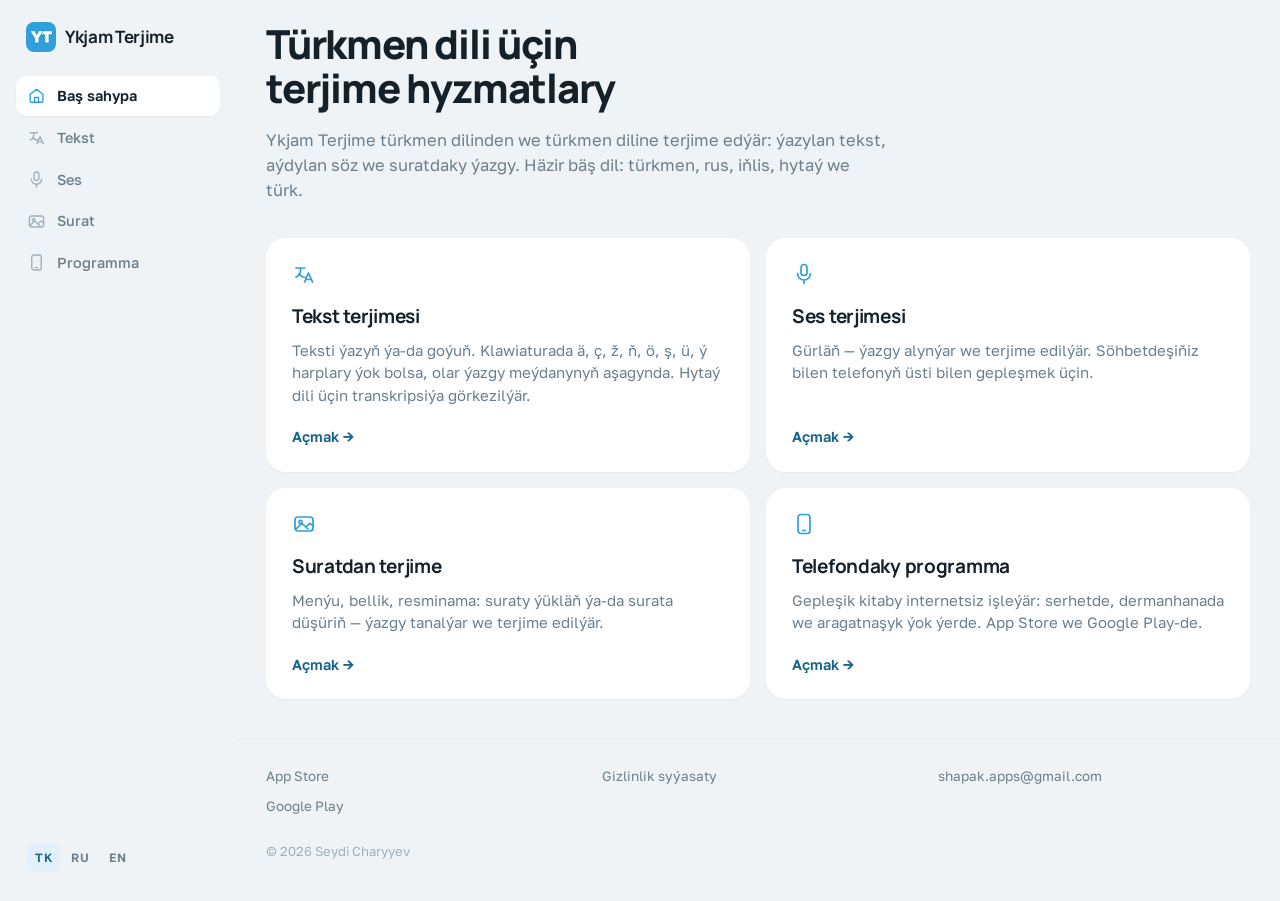
==== commit 1ecabb2e: "deploy: 9d44691" ====
--- a/index.html
+++ b/index.html
@@ -1 +1 @@
-<!DOCTYPE html><html lang="tk" class="h-full antialiased"><head><meta charSet="utf-8"/><meta name="viewport" content="width=device-width, initial-scale=1"/><link rel="preload" as="image" href="/icon.png"/><link rel="stylesheet" href="/_next/static/chunks/205vdydkxpnan.css" data-precedence="next"/><link rel="preload" as="script" fetchPriority="low" href="/_next/static/chunks/310vm2bl3xxpt.js"/><script src="/_next/static/chunks/1wnov70f88xjy.js" async=""></script><script src="/_next/static/chunks/39_j1bdzreq0m.js" async=""></script><script src="/_next/static/chunks/0c98xzjfks9hq.js" async=""></script><script src="/_next/static/chunks/turbopack-2u1d16houkiyo.js" async=""></script><script src="/_next/static/chunks/21hjyl0ze1n19.js" async=""></script><script src="/_next/static/chunks/28rhjzv502-0g.js" async=""></script><script src="/_next/static/chunks/1hgafkf814qq6.js" async=""></script><link rel="preload" href="https://fonts.googleapis.com/css2?family=Golos+Text:wght@400;500;600;700&amp;family=Manrope:wght@600;700;800&amp;display=swap" as="style"/><meta name="theme-color" content="#2FA0D9"/><title>Ykjam Terjime</title><meta name="description" content="Ykjam Terjime — türkmen dili üçin terjimeçi: tekst, ses we surat. Türkmen harplary ä ç ž ň ö ş ü ý klawiaturasyz."/><meta name="robots" content="noindex, nofollow"/><meta property="og:title" content="Ykjam Terjime"/><meta property="og:description" content="Ykjam Terjime — türkmen dili üçin terjimeçi: tekst, ses we surat. Türkmen harplary ä ç ž ň ö ş ü ý klawiaturasyz."/><meta property="og:url" content="https://ykjam-terjime.github.io/"/><meta property="og:image" content="https://ykjam-terjime.github.io/og.png"/><meta property="og:image:width" content="1200"/><meta property="og:image:height" content="630"/><meta property="og:type" content="website"/><meta name="twitter:card" content="summary_large_image"/><meta name="twitter:title" content="Ykjam Terjime"/><meta name="twitter:description" content="Ykjam Terjime — türkmen dili üçin terjimeçi: tekst, ses we surat. Türkmen harplary ä ç ž ň ö ş ü ý klawiaturasyz."/><meta name="twitter:image" content="https://ykjam-terjime.github.io/og.png"/><link rel="icon" href="/favicon.ico?favicon.42km3syks_lcd.ico" sizes="48x48" type="image/x-icon"/><link rel="apple-touch-icon" href="/apple-icon.png?apple-icon.3_3x95x5w6pl6.png" sizes="180x180" type="image/png"/><link rel="preconnect" href="https://fonts.googleapis.com"/><link rel="preconnect" href="https://fonts.gstatic.com" crossorigin=""/><script src="/_next/static/chunks/0cz1d0mv5g_q7.js" noModule=""></script></head><body class="min-h-full bg-bg text-ink"><div hidden=""><!--$--><!--/$--></div><link rel="stylesheet" href="https://fonts.googleapis.com/css2?family=Golos+Text:wght@400;500;600;700&amp;family=Manrope:wght@600;700;800&amp;display=swap"/><a href="#content" class="sr-only focus:not-sr-only focus:absolute focus:top-3 focus:left-3 focus:z-50 focus:rounded-pill focus:bg-brand focus:px-4 focus:py-2 focus:text-[14px] focus:font-semibold focus:text-on-brand">Esasy mazmuna geç</a><div class="grid md:grid-cols-[236px_minmax(0,1fr)]"><aside class="flex flex-col px-4 pt-[22px] pb-7 md:sticky md:top-0 md:h-screen"><a class="mb-5 flex items-center gap-[9px] px-[10px] pb-1 no-underline" href="/"><img src="/icon.png" alt="" width="192" height="192" class="size-[30px] rounded-lg"/><span class="font-display text-[17px] font-bold tracking-[-0.02em] text-ink">Ykjam Terjime</span></a><nav class="flex gap-[6px] overflow-x-auto pb-1 md:flex-col md:gap-[2px] md:overflow-visible md:pb-0"><a aria-current="page" class="flex items-center gap-[11px] rounded-[10px] px-[11px] py-[9px] text-[14.5px] font-medium no-underline whitespace-nowrap bg-card text-ink font-semibold shadow-card [&amp;_svg]:text-brand" href="/"><svg class="size-[19px] shrink-0" viewBox="0 0 24 24" fill="none" stroke="currentColor" stroke-width="1.7" stroke-linecap="round" stroke-linejoin="round" aria-hidden="true"><path d="M4 10.5L12 4l8 6.5V19a1.5 1.5 0 0 1-1.5 1.5h-13A1.5 1.5 0 0 1 4 19z"></path><path d="M9.5 20.5v-6h5v6"></path></svg><span>Baş sahypa</span></a><a class="flex items-center gap-[11px] rounded-[10px] px-[11px] py-[9px] text-[14.5px] font-medium no-underline whitespace-nowrap bg-card text-muted shadow-card md:bg-transparent md:shadow-none md:hover:bg-card [&amp;_svg]:text-faint" href="/tekst/"><svg class="size-[19px] shrink-0" viewBox="0 0 24 24" fill="none" stroke="currentColor" stroke-width="1.7" stroke-linecap="round" stroke-linejoin="round" aria-hidden="true"><path d="M4 6h9M8.5 6v3c0 3-2 5-4.5 6"></path><path d="M7 12c1.5 2 3.5 3 6 3.5"></path><path d="M12.5 20l4-9 4 9M14 17.5h5"></path></svg><span>Tekst</span></a><a class="flex items-center gap-[11px] rounded-[10px] px-[11px] py-[9px] text-[14.5px] font-medium no-underline whitespace-nowrap bg-card text-muted shadow-card md:bg-transparent md:shadow-none md:hover:bg-card [&amp;_svg]:text-faint" href="/ses/"><svg class="size-[19px] shrink-0" viewBox="0 0 24 24" fill="none" stroke="currentColor" stroke-width="1.7" stroke-linecap="round" stroke-linejoin="round" aria-hidden="true"><rect x="9" y="2.5" width="6" height="11" rx="3"></rect><path d="M5.5 11.5a6.5 6.5 0 0 0 13 0M12 18v3.5"></path></svg><span>Ses</span></a><a class="flex items-center gap-[11px] rounded-[10px] px-[11px] py-[9px] text-[14.5px] font-medium no-underline whitespace-nowrap bg-card text-muted shadow-card md:bg-transparent md:shadow-none md:hover:bg-card [&amp;_svg]:text-faint" href="/surat/"><svg class="size-[19px] shrink-0" viewBox="0 0 24 24" fill="none" stroke="currentColor" stroke-width="1.7" stroke-linecap="round" stroke-linejoin="round" aria-hidden="true"><rect x="3" y="5" width="18" height="14" rx="3"></rect><circle cx="8.5" cy="10" r="1.6"></circle><path d="M4 17l4.5-4.5a2 2 0 0 1 2.8 0L16 17M15 14l1.6-1.6a2 2 0 0 1 2.8 0L21 14"></path></svg><span>Surat</span></a><a class="flex items-center gap-[11px] rounded-[10px] px-[11px] py-[9px] text-[14.5px] font-medium no-underline whitespace-nowrap bg-card text-muted shadow-card md:bg-transparent md:shadow-none md:hover:bg-card [&amp;_svg]:text-faint" href="/programma/"><svg class="size-[19px] shrink-0" viewBox="0 0 24 24" fill="none" stroke="currentColor" stroke-width="1.7" stroke-linecap="round" stroke-linejoin="round" aria-hidden="true"><rect x="6" y="2.5" width="12" height="19" rx="3"></rect><path d="M10.5 18.5h3"></path></svg><span>Programma</span></a></nav><div class="mt-3 px-[2px] md:mt-auto md:px-[11px] md:pt-[14px]"><div class="flex gap-[3px]" role="group" aria-label="Interface language"><button type="button" aria-pressed="true" class="cursor-pointer rounded-[7px] px-2 py-[5px] text-[12px] font-semibold tracking-[0.06em] bg-brand-soft text-brand-deep">TK</button><button type="button" aria-pressed="false" class="cursor-pointer rounded-[7px] px-2 py-[5px] text-[12px] font-semibold tracking-[0.06em] text-muted hover:bg-card hover:text-ink">RU</button><button type="button" aria-pressed="false" class="cursor-pointer rounded-[7px] px-2 py-[5px] text-[12px] font-semibold tracking-[0.06em] text-muted hover:bg-card hover:text-ink">EN</button></div></div></aside><div class="flex min-w-0 flex-col md:min-h-screen"><main id="content" class="flex-1 px-4 pt-4 pb-10 md:px-[30px] md:pt-[22px]"><section><h1 class="max-w-[18ch] font-display text-[clamp(27px,3.4vw,40px)] leading-[1.1] font-extrabold tracking-[-0.03em] text-balance text-ink">Türkmen dili üçin terjime hyzmatlary</h1><p class="mt-[18px] max-w-[62ch] text-[16.5px] text-muted">Ykjam Terjime türkmen dilinden we türkmen diline terjime edýär: ýazylan tekst, aýdylan söz we suratdaky ýazgy. Häzir bäş dil: türkmen, rus, iňlis, hytaý we türk.</p><div class="mt-9 grid gap-4 md:grid-cols-2"><a class="group flex flex-col rounded-card bg-card px-[26px] py-6 no-underline shadow-card transition duration-200 hover:-translate-y-[2px] hover:bg-brand-softer hover:shadow-[0_8px_26px_rgb(20_33_43_/_0.08)]" href="/tekst/"><svg class="size-6 text-brand transition-transform duration-200 group-hover:scale-110" viewBox="0 0 24 24" fill="none" stroke="currentColor" stroke-width="1.7" stroke-linecap="round" stroke-linejoin="round" aria-hidden="true"><path d="M4 6h9M8.5 6v3c0 3-2 5-4.5 6"></path><path d="M7 12c1.5 2 3.5 3 6 3.5"></path><path d="M12.5 20l4-9 4 9M14 17.5h5"></path></svg><h2 class="mt-4 font-display text-[19px] font-bold tracking-[-0.015em] text-ink">Tekst terjimesi</h2><p class="mt-2 flex-1 text-[15px] text-muted">Teksti ýazyň ýa-da goýuň. Klawiaturada ä, ç, ž, ň, ö, ş, ü, ý harplary ýok bolsa, olar ýazgy meýdanynyň aşagynda. Hytaý dili üçin transkripsiýa görkezilýär.</p><span class="mt-5 text-[14.5px] font-semibold text-brand-deep">Açmak<!-- --> <span class="inline-block transition-transform duration-200 group-hover:translate-x-1">→</span></span></a><a class="group flex flex-col rounded-card bg-card px-[26px] py-6 no-underline shadow-card transition duration-200 hover:-translate-y-[2px] hover:bg-brand-softer hover:shadow-[0_8px_26px_rgb(20_33_43_/_0.08)]" href="/ses/"><svg class="size-6 text-brand transition-transform duration-200 group-hover:scale-110" viewBox="0 0 24 24" fill="none" stroke="currentColor" stroke-width="1.7" stroke-linecap="round" stroke-linejoin="round" aria-hidden="true"><rect x="9" y="2.5" width="6" height="11" rx="3"></rect><path d="M5.5 11.5a6.5 6.5 0 0 0 13 0M12 18v3.5"></path></svg><h2 class="mt-4 font-display text-[19px] font-bold tracking-[-0.015em] text-ink">Ses terjimesi</h2><p class="mt-2 flex-1 text-[15px] text-muted">Gürläň — ýazgy alynýar we terjime edilýär. Söhbetdeşiňiz bilen telefonyň üsti bilen gepleşmek üçin.</p><span class="mt-5 text-[14.5px] font-semibold text-brand-deep">Açmak<!-- --> <span class="inline-block transition-transform duration-200 group-hover:translate-x-1">→</span></span></a><a class="group flex flex-col rounded-card bg-card px-[26px] py-6 no-underline shadow-card transition duration-200 hover:-translate-y-[2px] hover:bg-brand-softer hover:shadow-[0_8px_26px_rgb(20_33_43_/_0.08)]" href="/surat/"><svg class="size-6 text-brand transition-transform duration-200 group-hover:scale-110" viewBox="0 0 24 24" fill="none" stroke="currentColor" stroke-width="1.7" stroke-linecap="round" stroke-linejoin="round" aria-hidden="true"><rect x="3" y="5" width="18" height="14" rx="3"></rect><circle cx="8.5" cy="10" r="1.6"></circle><path d="M4 17l4.5-4.5a2 2 0 0 1 2.8 0L16 17M15 14l1.6-1.6a2 2 0 0 1 2.8 0L21 14"></path></svg><h2 class="mt-4 font-display text-[19px] font-bold tracking-[-0.015em] text-ink">Suratdan terjime</h2><p class="mt-2 flex-1 text-[15px] text-muted">Menýu, bellik, resminama: suraty ýükläň ýa-da surata düşüriň — ýazgy tanalýar we terjime edilýär.</p><span class="mt-5 text-[14.5px] font-semibold text-brand-deep">Açmak<!-- --> <span class="inline-block transition-transform duration-200 group-hover:translate-x-1">→</span></span></a><a class="group flex flex-col rounded-card bg-card px-[26px] py-6 no-underline shadow-card transition duration-200 hover:-translate-y-[2px] hover:bg-brand-softer hover:shadow-[0_8px_26px_rgb(20_33_43_/_0.08)]" href="/programma/"><svg class="size-6 text-brand transition-transform duration-200 group-hover:scale-110" viewBox="0 0 24 24" fill="none" stroke="currentColor" stroke-width="1.7" stroke-linecap="round" stroke-linejoin="round" aria-hidden="true"><rect x="6" y="2.5" width="12" height="19" rx="3"></rect><path d="M10.5 18.5h3"></path></svg><h2 class="mt-4 font-display text-[19px] font-bold tracking-[-0.015em] text-ink">Telefondaky programma</h2><p class="mt-2 flex-1 text-[15px] text-muted">Gepleşik kitaby internetsiz işleýär: serhetde, dermanhanada we aragatnaşyk ýok ýerde. App Store we Google Play-de.</p><span class="mt-5 text-[14.5px] font-semibold text-brand-deep">Açmak<!-- --> <span class="inline-block transition-transform duration-200 group-hover:translate-x-1">→</span></span></a></div></section><!--$--><!--/$--></main><footer class="mt-auto grid grid-cols-2 gap-x-6 gap-y-3 border-t border-line px-4 pt-[26px] pb-10 md:grid-cols-3 md:px-[30px]"><div class="flex flex-col gap-[9px]"><a class="text-[13.5px] text-muted no-underline hover:text-brand-deep" href="https://apps.apple.com/app/ykjam-terjime/id6758071845">App Store</a><a class="text-[13.5px] text-muted no-underline hover:text-brand-deep" href="https://play.google.com/store/apps/details?id=com.shapak.translator">Google Play</a></div><div class="flex flex-col gap-[9px]"><a class="text-[13.5px] text-muted no-underline hover:text-brand-deep" href="/privacy-policy.html">Gizlinlik syýasaty</a></div><div class="flex flex-col gap-[9px]"><a class="text-[13.5px] text-muted no-underline hover:text-brand-deep" href="mailto:shapak.apps@gmail.com">shapak.apps@gmail.com</a><a class="text-[13.5px] text-muted no-underline hover:text-brand-deep" href="https://shapak-apps.github.io/">şapak — Open Source Turkmenistan</a></div><span class="col-span-full mt-[14px] text-[13px] text-faint">© 2026 Şapak Apps</span></footer></div></div><script id="_R_">(globalThis["TURBOPACK"] || (globalThis["TURBOPACK"] = [])).push({"otherChunks":["static/chunks/310vm2bl3xxpt.js","static/chunks/1wnov70f88xjy.js","static/chunks/39_j1bdzreq0m.js","static/chunks/0c98xzjfks9hq.js"],"runtimeModuleIds":[94553]});</script><script src="/_next/static/chunks/310vm2bl3xxpt.js" async=""></script><script>(self.__next_f=self.__next_f||[]).push([0])</script><script>self.__next_f.push([1,"1:\"$Sreact.fragment\"\n2:\"/_next/static/chunks/21hjyl0ze1n19.js\"\n3:I[96923,[\"$2\"],\"UiProvider\"]\n4:I[14508,[\"$2\"],\"SkipLink\"]\n5:I[87771,[\"$2\"],\"Sidebar\"]\n6:I[39756,[\"$2\"],\"default\"]\n7:I[37457,[\"$2\"],\"default\"]\n8:\"/_next/static/chunks/28rhjzv502-0g.js\"\n9:I[36768,[\"$2\",\"$8\"],\"default\"]\na:I[56691,[\"$2\"],\"Footer\"]\nc:I[47257,[\"$2\"],\"ClientPageRoot\"]\nd:\"/_next/static/chunks/1hgafkf814qq6.js\"\ne:I[31713,[\"$2\",\"$d\"],\"default\"]\n11:I[97367,[\"$2\"],\"OutletBoundary\"]\n12:\"$Sreact.suspense\"\n14:\"ViewportBoundary\"\n15:I[97367,[\"$2\"],\"$14\"]\n17:\"MetadataBoundary\"\n18:I[97367,[\"$2\"],\"$17\"]\n1a:I[68027,[\"$2\"],\"default\",1]\n:HL[\"/_next/static/chunks/205vdydkxpnan.css\",\"style\"]\n:HL[\"https://fonts.googleapis.com/css2?family=Golos+Text:wght@400;500;600;700\u0026family=Manrope:wght@600;700;800\u0026display=swap\",\"style\"]\nb:[[\"children\",{\"s\":\"__PAGE__\",\"h\":512,\"d\":{\"r\":[\"$\",\"$1\",\"c\",{\"children\":[[\"$\",\"$Lc\",null,{\"Component\":\"$e\",\"serverProvidedParams\":{\"searchParams\":{},\"params\":{},\"promises\":[\"$@f\",\"$@10\"]}}],[[\"$\",\"script\",\"script-0\",{\"src\":\"/_next/static/chunks/1hgafkf814qq6.js\",\"async\":true,\"nonce\":\"$undefined\"}]],[\"$\",\"$L11\",null,{\"children\":[\"$\",\"$12\",null,{\"name\":\"Next.MetadataOutlet\",\"children\":\"$@13\"}]}]]}],\"p\":false,\"v\":null}}]]\n0:{\"P\":null,\"c\":[\"\",\"\"],\"q\":\"\",\"i\":false,\"t\":{\"t\":{\"s\":\"\",\"h\":528,\"d\":{\"r\":[\"$\",\"$1\",\"c\",{\"children\":[[[\"$\",\"link\",\"0\",{\"rel\":\"stylesheet\",\"href\":\"/_next/static/chunks/205vdydkxpnan.css\",\"precedence\":\"next\",\"crossOrigin\":\"$undefined\",\"nonce\":\"$undefined\"}],[\"$\",\"script\",\"script-0\",{\"src\":\"/_next/static/chunks/21hjyl0ze1n19.js\",\"async\":true,\"nonce\":\"$undefined\"}]],[\"$\",\"html\",null,{\"lang\":\"tk\",\"className\":\"h-full antialiased\",\"children\":[[\"$\",\"link\",null,{\"rel\":\"preconnect\",\"href\":\"https://fonts.googleapis.com\"}],[\"$\",\"link\",null,{\"rel\":\"preconnect\",\"href\":\"https://fonts.gstatic.com\",\"crossOrigin\":\"\"}],[\"$\",\"link\",null,{\"rel\":\"stylesheet\",\"href\":\"https://fonts.googleapis.com/css2?family=Golos+Text:wght@400;500;600;700\u0026family=Manrope:wght@600;700;800\u0026display=swap\"}],[\"$\",\"body\",null,{\"className\":\"min-h-full bg-bg text-ink\",\"children\":[\"$\",\"$L3\",null,{\"children\":[[\"$\",\"$L4\",null,{}],[\"$\",\"div\",null,{\"className\":\"grid md:grid-cols-[236px_minmax(0,1fr)]\",\"children\":[[\"$\",\"$L5\",null,{}],[\"$\",\"div\",null,{\"className\":\"flex min-w-0 flex-col md:min-h-screen\",\"children\":[[\"$\",\"main\",null,{\"id\":\"content\",\"className\":\"flex-1 px-4 pt-4 pb-10 md:px-[30px] md:pt-[22px]\",\"children\":[\"$\",\"$L6\",null,{\"parallelRouterKey\":\"children\",\"error\":\"$undefined\",\"errorStyles\":\"$undefined\",\"errorScripts\":\"$undefined\",\"template\":[\"$\",\"$L7\",null,{}],\"templateStyles\":\"$undefined\",\"templateScripts\":\"$undefined\",\"notFound\":[[\"$\",\"$L9\",null,{}],[]],\"forbidden\":\"$undefined\",\"unauthorized\":\"$undefined\"}]}],[\"$\",\"$La\",null,{}]]}]]}]]}]}]]}]]}],\"p\":false,\"v\":null},\"c\":\"$Qb\"},\"h\":{\"r\":[\"$\",\"$1\",\"h\",{\"children\":[null,[\"$\",\"$L15\",null,{\"children\":\"$L16\"}],[\"$\",\"$L18\",null,{\"children\":[[\"$\",\"div\",null,{\"hidden\":true,\"children\":[\"$\",\"$12\",null,{\"name\":\"Next.Metadata\",\"children\":\"$L19\"}]}],null]}],null]}],\"p\":false,\"v\":null}},\"m\":\"$undefined\",\"G\":[\"$1a\",[[\"$\",\"link\",\"0\",{\"rel\":\"stylesheet\",\"href\":\"/_next/static/chunks/205vdydkxpnan.css\",\"precedence\":\"next\",\"crossOrigin\":\"$undefined\",\"nonce\":\"$undefined\"}]]],\"S\":true,\"r\":\"$undefined\",\"s\":\"$undefined\",\"a\":\"$undefined\",\"l\":\"$undefined\",\"p\":\"$undefined\",\"d\":\"$undefined\",\"b\":\"38gm3hSY02tqYt9Pr_AFz\"}\nf:{}\n10:\"$b:0:1:d:r:props:children:0:props:serverProvidedParams:params\"\n16:[[\"$\",\"meta\",\"0\",{\"charSet\":\"utf-8\"}],[\"$\",\"meta\",\"1\",{\"name\":\"viewport\",\"content\":\"width=device-width, initial-scale=1\"}],[\"$\",\"meta\",\"2\",{\"name\":\"theme-color\",\"content\":\"#2FA0D9\"}]]\n1b:I[27201,[\"$2\"],\"IconMark\"]\n13:null\n19:[[\"$\",\"title\",\"0\",{\"children\":\"Ykjam Terjime\"}],[\"$\",\"meta\",\"1\",{\"name\":\"description\",\"content\":\"Ykjam Terjime — türkmen dili üçin terjimeçi: tekst, ses we surat. Türkmen harplary ä ç ž ň ö ş ü ý klawiaturasyz.\"}],[\"$\",\"meta\",\"2\",{\"name\":\"robots\",\"content\":\"noindex, nofollow\"}],[\"$\",\"meta\",\"3\",{\"property\":\"og:title\",\"content\":\"Ykjam Terjime\"}],[\"$\",\"meta\",\"4\",{\"property\":\"og:description\",\"content\":\"Ykjam Terjime — türkmen dili üçin terjimeçi: tekst, ses we surat. Türkmen harplary ä ç ž ň ö ş ü ý klawiaturasyz.\"}],[\"$\",\"meta\",\"5\",{\"property\":\"og:url\",\"content\":\"https://ykjam-terjime.github.io/\"}],[\"$\",\"meta\",\"6\",{\"property\":\"og:image\",\"content\":\"https://ykjam-terjime.github.io/og.png\"}],[\"$\",\"meta\",\"7\",{\"property\":\"og:image:width\",\"content\":\"1200\"}],[\"$\",\"meta\",\"8\",{\"property\":\"og:image:height\",\"content\":\"630\"}],[\"$\",\"meta\",\"9\",{\"property\":\"og:type\",\"content\":\"website\"}],[\"$\",\"meta\",\"10\",{\"name\":\"twitter:card\",\"content\":\"summary_large_image\"}],[\"$\",\"meta\",\"11\",{\"name\":\"twitter:title\",\"content\":\"Ykjam Terjime\"}],[\"$\",\"meta\",\"12\",{\"name\":\"twitter:description\",\"content\":\"Ykjam Terjime — türkmen dili üçin terjimeçi: tekst, ses we surat. Türkmen harplary ä ç ž ň ö ş ü ý klawiaturasyz.\"}],[\"$\",\"meta\",\"13\",{\"name\":\"twitter:image\",\"content\":\"https://ykjam-terjime.github.io/og.png\"}],[\"$\",\"link\",\"14\",{\"rel\":\"icon\",\"href\":\"/favicon.ico?favicon.42km3syks_lcd.ico\",\"sizes\":\"48x48\",\"type\":\"image/x-icon\"}],[\"$\",\"link\",\"15\",{\"rel\":\"apple-touch-icon\",\"href\":\"/apple-icon.png?apple-icon.3_3x95x5w6pl6.png\",\"sizes\":\"180x180\",\"type\":\"image/png\"}],[\"$\",\"$L1b\",\"16\",{}]]\n"])</script></body></html>+<!DOCTYPE html><html lang="tk" class="h-full antialiased"><head><meta charSet="utf-8"/><meta name="viewport" content="width=device-width, initial-scale=1"/><link rel="preload" as="image" href="/icon.png"/><link rel="stylesheet" href="/_next/static/chunks/205vdydkxpnan.css" data-precedence="next"/><link rel="preload" as="script" fetchPriority="low" href="/_next/static/chunks/310vm2bl3xxpt.js"/><script src="/_next/static/chunks/1wnov70f88xjy.js" async=""></script><script src="/_next/static/chunks/39_j1bdzreq0m.js" async=""></script><script src="/_next/static/chunks/0c98xzjfks9hq.js" async=""></script><script src="/_next/static/chunks/turbopack-2u1d16houkiyo.js" async=""></script><script src="/_next/static/chunks/0l2bbtu-7lnln.js" async=""></script><script src="/_next/static/chunks/28rhjzv502-0g.js" async=""></script><script src="/_next/static/chunks/1hgafkf814qq6.js" async=""></script><link rel="preload" href="https://fonts.googleapis.com/css2?family=Golos+Text:wght@400;500;600;700&amp;family=Manrope:wght@600;700;800&amp;display=swap" as="style"/><meta name="theme-color" content="#2FA0D9"/><title>Ykjam Terjime</title><meta name="description" content="Ykjam Terjime — türkmen dili üçin terjimeçi: tekst, ses we surat. Türkmen harplary ä ç ž ň ö ş ü ý klawiaturasyz."/><meta name="robots" content="noindex, nofollow"/><meta property="og:title" content="Ykjam Terjime"/><meta property="og:description" content="Ykjam Terjime — türkmen dili üçin terjimeçi: tekst, ses we surat. Türkmen harplary ä ç ž ň ö ş ü ý klawiaturasyz."/><meta property="og:url" content="https://ykjam-terjime.github.io/"/><meta property="og:image" content="https://ykjam-terjime.github.io/og.png"/><meta property="og:image:width" content="1200"/><meta property="og:image:height" content="630"/><meta property="og:type" content="website"/><meta name="twitter:card" content="summary_large_image"/><meta name="twitter:title" content="Ykjam Terjime"/><meta name="twitter:description" content="Ykjam Terjime — türkmen dili üçin terjimeçi: tekst, ses we surat. Türkmen harplary ä ç ž ň ö ş ü ý klawiaturasyz."/><meta name="twitter:image" content="https://ykjam-terjime.github.io/og.png"/><link rel="icon" href="/favicon.ico?favicon.42km3syks_lcd.ico" sizes="48x48" type="image/x-icon"/><link rel="apple-touch-icon" href="/apple-icon.png?apple-icon.3_3x95x5w6pl6.png" sizes="180x180" type="image/png"/><link rel="preconnect" href="https://fonts.googleapis.com"/><link rel="preconnect" href="https://fonts.gstatic.com" crossorigin=""/><script src="/_next/static/chunks/0cz1d0mv5g_q7.js" noModule=""></script></head><body class="min-h-full bg-bg text-ink"><div hidden=""><!--$--><!--/$--></div><link rel="stylesheet" href="https://fonts.googleapis.com/css2?family=Golos+Text:wght@400;500;600;700&amp;family=Manrope:wght@600;700;800&amp;display=swap"/><a href="#content" class="sr-only focus:not-sr-only focus:absolute focus:top-3 focus:left-3 focus:z-50 focus:rounded-pill focus:bg-brand focus:px-4 focus:py-2 focus:text-[14px] focus:font-semibold focus:text-on-brand">Esasy mazmuna geç</a><div class="grid md:grid-cols-[236px_minmax(0,1fr)]"><aside class="flex flex-col px-4 pt-[22px] pb-7 md:sticky md:top-0 md:h-screen"><a class="mb-5 flex items-center gap-[9px] px-[10px] pb-1 no-underline" href="/"><img src="/icon.png" alt="" width="192" height="192" class="size-[30px] rounded-lg"/><span class="font-display text-[17px] font-bold tracking-[-0.02em] text-ink">Ykjam Terjime</span></a><nav class="flex gap-[6px] overflow-x-auto pb-1 md:flex-col md:gap-[2px] md:overflow-visible md:pb-0"><a aria-current="page" class="flex items-center gap-[11px] rounded-[10px] px-[11px] py-[9px] text-[14.5px] font-medium no-underline whitespace-nowrap bg-card text-ink font-semibold shadow-card [&amp;_svg]:text-brand" href="/"><svg class="size-[19px] shrink-0" viewBox="0 0 24 24" fill="none" stroke="currentColor" stroke-width="1.7" stroke-linecap="round" stroke-linejoin="round" aria-hidden="true"><path d="M4 10.5L12 4l8 6.5V19a1.5 1.5 0 0 1-1.5 1.5h-13A1.5 1.5 0 0 1 4 19z"></path><path d="M9.5 20.5v-6h5v6"></path></svg><span>Baş sahypa</span></a><a class="flex items-center gap-[11px] rounded-[10px] px-[11px] py-[9px] text-[14.5px] font-medium no-underline whitespace-nowrap bg-card text-muted shadow-card md:bg-transparent md:shadow-none md:hover:bg-card [&amp;_svg]:text-faint" href="/tekst/"><svg class="size-[19px] shrink-0" viewBox="0 0 24 24" fill="none" stroke="currentColor" stroke-width="1.7" stroke-linecap="round" stroke-linejoin="round" aria-hidden="true"><path d="M4 6h9M8.5 6v3c0 3-2 5-4.5 6"></path><path d="M7 12c1.5 2 3.5 3 6 3.5"></path><path d="M12.5 20l4-9 4 9M14 17.5h5"></path></svg><span>Tekst</span></a><a class="flex items-center gap-[11px] rounded-[10px] px-[11px] py-[9px] text-[14.5px] font-medium no-underline whitespace-nowrap bg-card text-muted shadow-card md:bg-transparent md:shadow-none md:hover:bg-card [&amp;_svg]:text-faint" href="/ses/"><svg class="size-[19px] shrink-0" viewBox="0 0 24 24" fill="none" stroke="currentColor" stroke-width="1.7" stroke-linecap="round" stroke-linejoin="round" aria-hidden="true"><rect x="9" y="2.5" width="6" height="11" rx="3"></rect><path d="M5.5 11.5a6.5 6.5 0 0 0 13 0M12 18v3.5"></path></svg><span>Ses</span></a><a class="flex items-center gap-[11px] rounded-[10px] px-[11px] py-[9px] text-[14.5px] font-medium no-underline whitespace-nowrap bg-card text-muted shadow-card md:bg-transparent md:shadow-none md:hover:bg-card [&amp;_svg]:text-faint" href="/surat/"><svg class="size-[19px] shrink-0" viewBox="0 0 24 24" fill="none" stroke="currentColor" stroke-width="1.7" stroke-linecap="round" stroke-linejoin="round" aria-hidden="true"><rect x="3" y="5" width="18" height="14" rx="3"></rect><circle cx="8.5" cy="10" r="1.6"></circle><path d="M4 17l4.5-4.5a2 2 0 0 1 2.8 0L16 17M15 14l1.6-1.6a2 2 0 0 1 2.8 0L21 14"></path></svg><span>Surat</span></a><a class="flex items-center gap-[11px] rounded-[10px] px-[11px] py-[9px] text-[14.5px] font-medium no-underline whitespace-nowrap bg-card text-muted shadow-card md:bg-transparent md:shadow-none md:hover:bg-card [&amp;_svg]:text-faint" href="/programma/"><svg class="size-[19px] shrink-0" viewBox="0 0 24 24" fill="none" stroke="currentColor" stroke-width="1.7" stroke-linecap="round" stroke-linejoin="round" aria-hidden="true"><rect x="6" y="2.5" width="12" height="19" rx="3"></rect><path d="M10.5 18.5h3"></path></svg><span>Programma</span></a></nav><div class="mt-3 px-[2px] md:mt-auto md:px-[11px] md:pt-[14px]"><div class="flex gap-[3px]" role="group" aria-label="Interface language"><button type="button" aria-pressed="true" class="cursor-pointer rounded-[7px] px-2 py-[5px] text-[12px] font-semibold tracking-[0.06em] bg-brand-soft text-brand-deep">TK</button><button type="button" aria-pressed="false" class="cursor-pointer rounded-[7px] px-2 py-[5px] text-[12px] font-semibold tracking-[0.06em] text-muted hover:bg-card hover:text-ink">RU</button><button type="button" aria-pressed="false" class="cursor-pointer rounded-[7px] px-2 py-[5px] text-[12px] font-semibold tracking-[0.06em] text-muted hover:bg-card hover:text-ink">EN</button></div></div></aside><div class="flex min-w-0 flex-col md:min-h-screen"><main id="content" class="flex-1 px-4 pt-4 pb-10 md:px-[30px] md:pt-[22px]"><section><h1 class="max-w-[18ch] font-display text-[clamp(27px,3.4vw,40px)] leading-[1.1] font-extrabold tracking-[-0.03em] text-balance text-ink">Türkmen dili üçin terjime hyzmatlary</h1><p class="mt-[18px] max-w-[62ch] text-[16.5px] text-muted">Ykjam Terjime türkmen dilinden we türkmen diline terjime edýär: ýazylan tekst, aýdylan söz we suratdaky ýazgy. Häzir bäş dil: türkmen, rus, iňlis, hytaý we türk.</p><div class="mt-9 grid gap-4 md:grid-cols-2"><a class="group flex flex-col rounded-card bg-card px-[26px] py-6 no-underline shadow-card transition duration-200 hover:-translate-y-[2px] hover:bg-brand-softer hover:shadow-[0_8px_26px_rgb(20_33_43_/_0.08)]" href="/tekst/"><svg class="size-6 text-brand transition-transform duration-200 group-hover:scale-110" viewBox="0 0 24 24" fill="none" stroke="currentColor" stroke-width="1.7" stroke-linecap="round" stroke-linejoin="round" aria-hidden="true"><path d="M4 6h9M8.5 6v3c0 3-2 5-4.5 6"></path><path d="M7 12c1.5 2 3.5 3 6 3.5"></path><path d="M12.5 20l4-9 4 9M14 17.5h5"></path></svg><h2 class="mt-4 font-display text-[19px] font-bold tracking-[-0.015em] text-ink">Tekst terjimesi</h2><p class="mt-2 flex-1 text-[15px] text-muted">Teksti ýazyň ýa-da goýuň. Klawiaturada ä, ç, ž, ň, ö, ş, ü, ý harplary ýok bolsa, olar ýazgy meýdanynyň aşagynda. Hytaý dili üçin transkripsiýa görkezilýär.</p><span class="mt-5 text-[14.5px] font-semibold text-brand-deep">Açmak<!-- --> <span class="inline-block transition-transform duration-200 group-hover:translate-x-1">→</span></span></a><a class="group flex flex-col rounded-card bg-card px-[26px] py-6 no-underline shadow-card transition duration-200 hover:-translate-y-[2px] hover:bg-brand-softer hover:shadow-[0_8px_26px_rgb(20_33_43_/_0.08)]" href="/ses/"><svg class="size-6 text-brand transition-transform duration-200 group-hover:scale-110" viewBox="0 0 24 24" fill="none" stroke="currentColor" stroke-width="1.7" stroke-linecap="round" stroke-linejoin="round" aria-hidden="true"><rect x="9" y="2.5" width="6" height="11" rx="3"></rect><path d="M5.5 11.5a6.5 6.5 0 0 0 13 0M12 18v3.5"></path></svg><h2 class="mt-4 font-display text-[19px] font-bold tracking-[-0.015em] text-ink">Ses terjimesi</h2><p class="mt-2 flex-1 text-[15px] text-muted">Gürläň — ýazgy alynýar we terjime edilýär. Söhbetdeşiňiz bilen telefonyň üsti bilen gepleşmek üçin.</p><span class="mt-5 text-[14.5px] font-semibold text-brand-deep">Açmak<!-- --> <span class="inline-block transition-transform duration-200 group-hover:translate-x-1">→</span></span></a><a class="group flex flex-col rounded-card bg-card px-[26px] py-6 no-underline shadow-card transition duration-200 hover:-translate-y-[2px] hover:bg-brand-softer hover:shadow-[0_8px_26px_rgb(20_33_43_/_0.08)]" href="/surat/"><svg class="size-6 text-brand transition-transform duration-200 group-hover:scale-110" viewBox="0 0 24 24" fill="none" stroke="currentColor" stroke-width="1.7" stroke-linecap="round" stroke-linejoin="round" aria-hidden="true"><rect x="3" y="5" width="18" height="14" rx="3"></rect><circle cx="8.5" cy="10" r="1.6"></circle><path d="M4 17l4.5-4.5a2 2 0 0 1 2.8 0L16 17M15 14l1.6-1.6a2 2 0 0 1 2.8 0L21 14"></path></svg><h2 class="mt-4 font-display text-[19px] font-bold tracking-[-0.015em] text-ink">Suratdan terjime</h2><p class="mt-2 flex-1 text-[15px] text-muted">Menýu, bellik, resminama: suraty ýükläň ýa-da surata düşüriň — ýazgy tanalýar we terjime edilýär.</p><span class="mt-5 text-[14.5px] font-semibold text-brand-deep">Açmak<!-- --> <span class="inline-block transition-transform duration-200 group-hover:translate-x-1">→</span></span></a><a class="group flex flex-col rounded-card bg-card px-[26px] py-6 no-underline shadow-card transition duration-200 hover:-translate-y-[2px] hover:bg-brand-softer hover:shadow-[0_8px_26px_rgb(20_33_43_/_0.08)]" href="/programma/"><svg class="size-6 text-brand transition-transform duration-200 group-hover:scale-110" viewBox="0 0 24 24" fill="none" stroke="currentColor" stroke-width="1.7" stroke-linecap="round" stroke-linejoin="round" aria-hidden="true"><rect x="6" y="2.5" width="12" height="19" rx="3"></rect><path d="M10.5 18.5h3"></path></svg><h2 class="mt-4 font-display text-[19px] font-bold tracking-[-0.015em] text-ink">Telefondaky programma</h2><p class="mt-2 flex-1 text-[15px] text-muted">Gepleşik kitaby internetsiz işleýär: serhetde, dermanhanada we aragatnaşyk ýok ýerde. App Store we Google Play-de.</p><span class="mt-5 text-[14.5px] font-semibold text-brand-deep">Açmak<!-- --> <span class="inline-block transition-transform duration-200 group-hover:translate-x-1">→</span></span></a></div></section><!--$--><!--/$--></main><footer class="mt-auto grid grid-cols-2 gap-x-6 gap-y-3 border-t border-line px-4 pt-[26px] pb-10 md:grid-cols-3 md:px-[30px]"><div class="flex flex-col gap-[9px]"><a class="text-[13.5px] text-muted no-underline hover:text-brand-deep" href="https://apps.apple.com/app/ykjam-terjime/id6758071845">App Store</a><a class="text-[13.5px] text-muted no-underline hover:text-brand-deep" href="https://play.google.com/store/apps/details?id=com.shapak.translator">Google Play</a></div><div class="flex flex-col gap-[9px]"><a class="text-[13.5px] text-muted no-underline hover:text-brand-deep" href="/privacy-policy.html">Gizlinlik syýasaty</a></div><div class="flex flex-col gap-[9px]"><a class="text-[13.5px] text-muted no-underline hover:text-brand-deep" href="mailto:shapak.apps@gmail.com">shapak.apps@gmail.com</a></div><span class="col-span-full mt-[14px] text-[13px] text-faint">© 2026 Seydi Charyyev</span></footer></div></div><script id="_R_">(globalThis["TURBOPACK"] || (globalThis["TURBOPACK"] = [])).push({"otherChunks":["static/chunks/310vm2bl3xxpt.js","static/chunks/1wnov70f88xjy.js","static/chunks/39_j1bdzreq0m.js","static/chunks/0c98xzjfks9hq.js"],"runtimeModuleIds":[94553]});</script><script src="/_next/static/chunks/310vm2bl3xxpt.js" async=""></script><script>(self.__next_f=self.__next_f||[]).push([0])</script><script>self.__next_f.push([1,"1:\"$Sreact.fragment\"\n2:\"/_next/static/chunks/0l2bbtu-7lnln.js\"\n3:I[96923,[\"$2\"],\"UiProvider\"]\n4:I[14508,[\"$2\"],\"SkipLink\"]\n5:I[87771,[\"$2\"],\"Sidebar\"]\n6:I[39756,[\"$2\"],\"default\"]\n7:I[37457,[\"$2\"],\"default\"]\n8:\"/_next/static/chunks/28rhjzv502-0g.js\"\n9:I[36768,[\"$2\",\"$8\"],\"default\"]\na:I[56691,[\"$2\"],\"Footer\"]\nc:I[47257,[\"$2\"],\"ClientPageRoot\"]\nd:\"/_next/static/chunks/1hgafkf814qq6.js\"\ne:I[31713,[\"$2\",\"$d\"],\"default\"]\n11:I[97367,[\"$2\"],\"OutletBoundary\"]\n12:\"$Sreact.suspense\"\n14:\"ViewportBoundary\"\n15:I[97367,[\"$2\"],\"$14\"]\n17:\"MetadataBoundary\"\n18:I[97367,[\"$2\"],\"$17\"]\n1a:I[68027,[\"$2\"],\"default\",1]\n:HL[\"/_next/static/chunks/205vdydkxpnan.css\",\"style\"]\n:HL[\"https://fonts.googleapis.com/css2?family=Golos+Text:wght@400;500;600;700\u0026family=Manrope:wght@600;700;800\u0026display=swap\",\"style\"]\nb:[[\"children\",{\"s\":\"__PAGE__\",\"h\":512,\"d\":{\"r\":[\"$\",\"$1\",\"c\",{\"children\":[[\"$\",\"$Lc\",null,{\"Component\":\"$e\",\"serverProvidedParams\":{\"searchParams\":{},\"params\":{},\"promises\":[\"$@f\",\"$@10\"]}}],[[\"$\",\"script\",\"script-0\",{\"src\":\"/_next/static/chunks/1hgafkf814qq6.js\",\"async\":true,\"nonce\":\"$undefined\"}]],[\"$\",\"$L11\",null,{\"children\":[\"$\",\"$12\",null,{\"name\":\"Next.MetadataOutlet\",\"children\":\"$@13\"}]}]]}],\"p\":false,\"v\":null}}]]\n0:{\"P\":null,\"c\":[\"\",\"\"],\"q\":\"\",\"i\":false,\"t\":{\"t\":{\"s\":\"\",\"h\":528,\"d\":{\"r\":[\"$\",\"$1\",\"c\",{\"children\":[[[\"$\",\"link\",\"0\",{\"rel\":\"stylesheet\",\"href\":\"/_next/static/chunks/205vdydkxpnan.css\",\"precedence\":\"next\",\"crossOrigin\":\"$undefined\",\"nonce\":\"$undefined\"}],[\"$\",\"script\",\"script-0\",{\"src\":\"/_next/static/chunks/0l2bbtu-7lnln.js\",\"async\":true,\"nonce\":\"$undefined\"}]],[\"$\",\"html\",null,{\"lang\":\"tk\",\"className\":\"h-full antialiased\",\"children\":[[\"$\",\"link\",null,{\"rel\":\"preconnect\",\"href\":\"https://fonts.googleapis.com\"}],[\"$\",\"link\",null,{\"rel\":\"preconnect\",\"href\":\"https://fonts.gstatic.com\",\"crossOrigin\":\"\"}],[\"$\",\"link\",null,{\"rel\":\"stylesheet\",\"href\":\"https://fonts.googleapis.com/css2?family=Golos+Text:wght@400;500;600;700\u0026family=Manrope:wght@600;700;800\u0026display=swap\"}],[\"$\",\"body\",null,{\"className\":\"min-h-full bg-bg text-ink\",\"children\":[\"$\",\"$L3\",null,{\"children\":[[\"$\",\"$L4\",null,{}],[\"$\",\"div\",null,{\"className\":\"grid md:grid-cols-[236px_minmax(0,1fr)]\",\"children\":[[\"$\",\"$L5\",null,{}],[\"$\",\"div\",null,{\"className\":\"flex min-w-0 flex-col md:min-h-screen\",\"children\":[[\"$\",\"main\",null,{\"id\":\"content\",\"className\":\"flex-1 px-4 pt-4 pb-10 md:px-[30px] md:pt-[22px]\",\"children\":[\"$\",\"$L6\",null,{\"parallelRouterKey\":\"children\",\"error\":\"$undefined\",\"errorStyles\":\"$undefined\",\"errorScripts\":\"$undefined\",\"template\":[\"$\",\"$L7\",null,{}],\"templateStyles\":\"$undefined\",\"templateScripts\":\"$undefined\",\"notFound\":[[\"$\",\"$L9\",null,{}],[]],\"forbidden\":\"$undefined\",\"unauthorized\":\"$undefined\"}]}],[\"$\",\"$La\",null,{}]]}]]}]]}]}]]}]]}],\"p\":false,\"v\":null},\"c\":\"$Qb\"},\"h\":{\"r\":[\"$\",\"$1\",\"h\",{\"children\":[null,[\"$\",\"$L15\",null,{\"children\":\"$L16\"}],[\"$\",\"$L18\",null,{\"children\":[[\"$\",\"div\",null,{\"hidden\":true,\"children\":[\"$\",\"$12\",null,{\"name\":\"Next.Metadata\",\"children\":\"$L19\"}]}],null]}],null]}],\"p\":false,\"v\":null}},\"m\":\"$undefined\",\"G\":[\"$1a\",[[\"$\",\"link\",\"0\",{\"rel\":\"stylesheet\",\"href\":\"/_next/static/chunks/205vdydkxpnan.css\",\"precedence\":\"next\",\"crossOrigin\":\"$undefined\",\"nonce\":\"$undefined\"}]]],\"S\":true,\"r\":\"$undefined\",\"s\":\"$undefined\",\"a\":\"$undefined\",\"l\":\"$undefined\",\"p\":\"$undefined\",\"d\":\"$undefined\",\"b\":\"Vykhm2NZ7qc-PuhHTYXUN\"}\nf:{}\n10:\"$b:0:1:d:r:props:children:0:props:serverProvidedParams:params\"\n16:[[\"$\",\"meta\",\"0\",{\"charSet\":\"utf-8\"}],[\"$\",\"meta\",\"1\",{\"name\":\"viewport\",\"content\":\"width=device-width, initial-scale=1\"}],[\"$\",\"meta\",\"2\",{\"name\":\"theme-color\",\"content\":\"#2FA0D9\"}]]\n1b:I[27201,[\"$2\"],\"IconMark\"]\n13:null\n19:[[\"$\",\"title\",\"0\",{\"children\":\"Ykjam Terjime\"}],[\"$\",\"meta\",\"1\",{\"name\":\"description\",\"content\":\"Ykjam Terjime — türkmen dili üçin terjimeçi: tekst, ses we surat. Türkmen harplary ä ç ž ň ö ş ü ý klawiaturasyz.\"}],[\"$\",\"meta\",\"2\",{\"name\":\"robots\",\"content\":\"noindex, nofollow\"}],[\"$\",\"meta\",\"3\",{\"property\":\"og:title\",\"content\":\"Ykjam Terjime\"}],[\"$\",\"meta\",\"4\",{\"property\":\"og:description\",\"content\":\"Ykjam Terjime — türkmen dili üçin terjimeçi: tekst, ses we surat. Türkmen harplary ä ç ž ň ö ş ü ý klawiaturasyz.\"}],[\"$\",\"meta\",\"5\",{\"property\":\"og:url\",\"content\":\"https://ykjam-terjime.github.io/\"}],[\"$\",\"meta\",\"6\",{\"property\":\"og:image\",\"content\":\"https://ykjam-terjime.github.io/og.png\"}],[\"$\",\"meta\",\"7\",{\"property\":\"og:image:width\",\"content\":\"1200\"}],[\"$\",\"meta\",\"8\",{\"property\":\"og:image:height\",\"content\":\"630\"}],[\"$\",\"meta\",\"9\",{\"property\":\"og:type\",\"content\":\"website\"}],[\"$\",\"meta\",\"10\",{\"name\":\"twitter:card\",\"content\":\"summary_large_image\"}],[\"$\",\"meta\",\"11\",{\"name\":\"twitter:title\",\"content\":\"Ykjam Terjime\"}],[\"$\",\"meta\",\"12\",{\"name\":\"twitter:description\",\"content\":\"Ykjam Terjime — türkmen dili üçin terjimeçi: tekst, ses we surat. Türkmen harplary ä ç ž ň ö ş ü ý klawiaturasyz.\"}],[\"$\",\"meta\",\"13\",{\"name\":\"twitter:image\",\"content\":\"https://ykjam-terjime.github.io/og.png\"}],[\"$\",\"link\",\"14\",{\"rel\":\"icon\",\"href\":\"/favicon.ico?favicon.42km3syks_lcd.ico\",\"sizes\":\"48x48\",\"type\":\"image/x-icon\"}],[\"$\",\"link\",\"15\",{\"rel\":\"apple-touch-icon\",\"href\":\"/apple-icon.png?apple-icon.3_3x95x5w6pl6.png\",\"sizes\":\"180x180\",\"type\":\"image/png\"}],[\"$\",\"$L1b\",\"16\",{}]]\n"])</script></body></html>
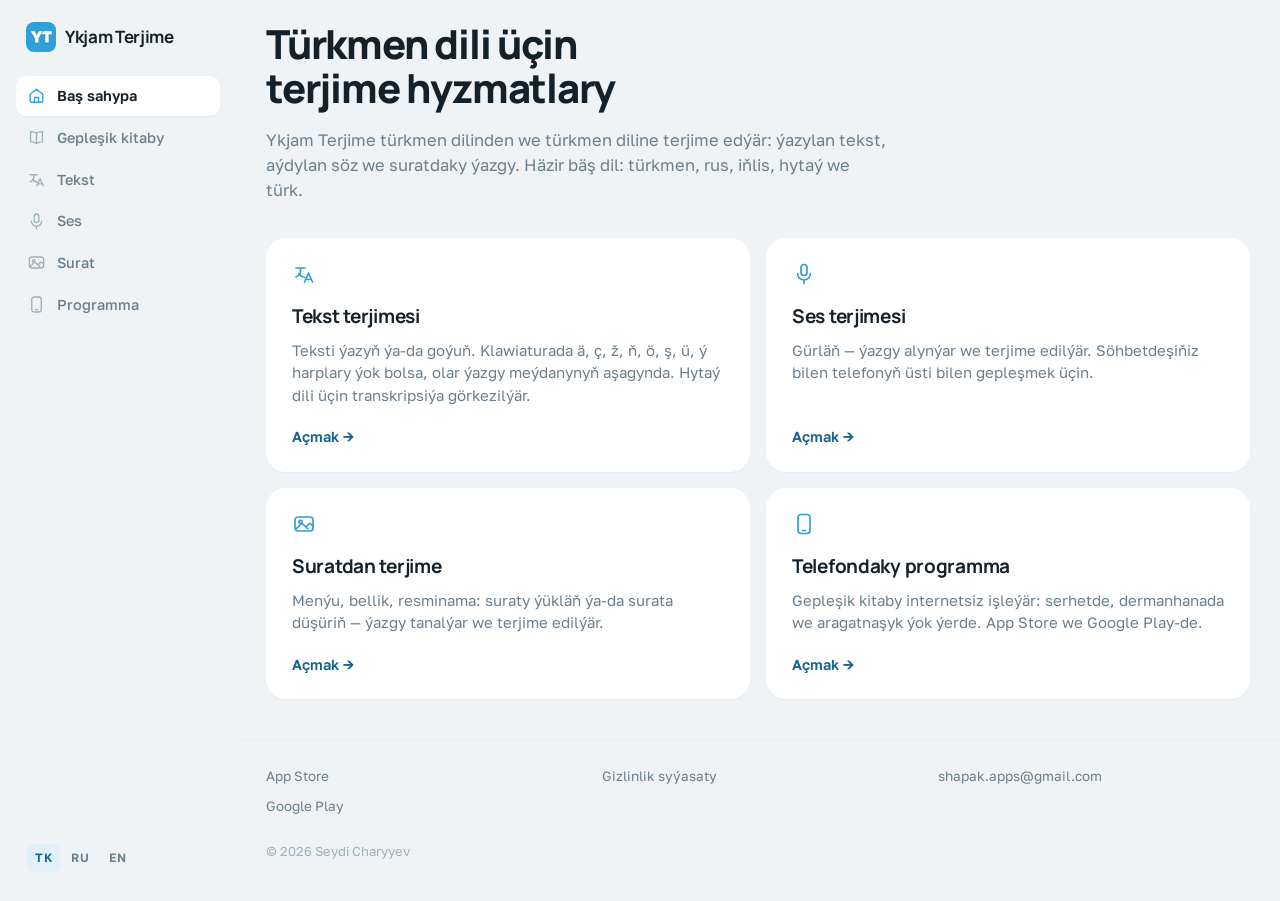
==== commit f6082403: "deploy: 9403ddd" ====
--- a/index.html
+++ b/index.html
@@ -1 +1 @@
-<!DOCTYPE html><html lang="tk" class="h-full antialiased"><head><meta charSet="utf-8"/><meta name="viewport" content="width=device-width, initial-scale=1"/><link rel="preload" as="image" href="/icon.png"/><link rel="stylesheet" href="/_next/static/chunks/205vdydkxpnan.css" data-precedence="next"/><link rel="preload" as="script" fetchPriority="low" href="/_next/static/chunks/310vm2bl3xxpt.js"/><script src="/_next/static/chunks/1wnov70f88xjy.js" async=""></script><script src="/_next/static/chunks/39_j1bdzreq0m.js" async=""></script><script src="/_next/static/chunks/0c98xzjfks9hq.js" async=""></script><script src="/_next/static/chunks/turbopack-2u1d16houkiyo.js" async=""></script><script src="/_next/static/chunks/0l2bbtu-7lnln.js" async=""></script><script src="/_next/static/chunks/28rhjzv502-0g.js" async=""></script><script src="/_next/static/chunks/1hgafkf814qq6.js" async=""></script><link rel="preload" href="https://fonts.googleapis.com/css2?family=Golos+Text:wght@400;500;600;700&amp;family=Manrope:wght@600;700;800&amp;display=swap" as="style"/><meta name="theme-color" content="#2FA0D9"/><title>Ykjam Terjime</title><meta name="description" content="Ykjam Terjime — türkmen dili üçin terjimeçi: tekst, ses we surat. Türkmen harplary ä ç ž ň ö ş ü ý klawiaturasyz."/><meta name="robots" content="noindex, nofollow"/><meta property="og:title" content="Ykjam Terjime"/><meta property="og:description" content="Ykjam Terjime — türkmen dili üçin terjimeçi: tekst, ses we surat. Türkmen harplary ä ç ž ň ö ş ü ý klawiaturasyz."/><meta property="og:url" content="https://ykjam-terjime.github.io/"/><meta property="og:image" content="https://ykjam-terjime.github.io/og.png"/><meta property="og:image:width" content="1200"/><meta property="og:image:height" content="630"/><meta property="og:type" content="website"/><meta name="twitter:card" content="summary_large_image"/><meta name="twitter:title" content="Ykjam Terjime"/><meta name="twitter:description" content="Ykjam Terjime — türkmen dili üçin terjimeçi: tekst, ses we surat. Türkmen harplary ä ç ž ň ö ş ü ý klawiaturasyz."/><meta name="twitter:image" content="https://ykjam-terjime.github.io/og.png"/><link rel="icon" href="/favicon.ico?favicon.42km3syks_lcd.ico" sizes="48x48" type="image/x-icon"/><link rel="apple-touch-icon" href="/apple-icon.png?apple-icon.3_3x95x5w6pl6.png" sizes="180x180" type="image/png"/><link rel="preconnect" href="https://fonts.googleapis.com"/><link rel="preconnect" href="https://fonts.gstatic.com" crossorigin=""/><script src="/_next/static/chunks/0cz1d0mv5g_q7.js" noModule=""></script></head><body class="min-h-full bg-bg text-ink"><div hidden=""><!--$--><!--/$--></div><link rel="stylesheet" href="https://fonts.googleapis.com/css2?family=Golos+Text:wght@400;500;600;700&amp;family=Manrope:wght@600;700;800&amp;display=swap"/><a href="#content" class="sr-only focus:not-sr-only focus:absolute focus:top-3 focus:left-3 focus:z-50 focus:rounded-pill focus:bg-brand focus:px-4 focus:py-2 focus:text-[14px] focus:font-semibold focus:text-on-brand">Esasy mazmuna geç</a><div class="grid md:grid-cols-[236px_minmax(0,1fr)]"><aside class="flex flex-col px-4 pt-[22px] pb-7 md:sticky md:top-0 md:h-screen"><a class="mb-5 flex items-center gap-[9px] px-[10px] pb-1 no-underline" href="/"><img src="/icon.png" alt="" width="192" height="192" class="size-[30px] rounded-lg"/><span class="font-display text-[17px] font-bold tracking-[-0.02em] text-ink">Ykjam Terjime</span></a><nav class="flex gap-[6px] overflow-x-auto pb-1 md:flex-col md:gap-[2px] md:overflow-visible md:pb-0"><a aria-current="page" class="flex items-center gap-[11px] rounded-[10px] px-[11px] py-[9px] text-[14.5px] font-medium no-underline whitespace-nowrap bg-card text-ink font-semibold shadow-card [&amp;_svg]:text-brand" href="/"><svg class="size-[19px] shrink-0" viewBox="0 0 24 24" fill="none" stroke="currentColor" stroke-width="1.7" stroke-linecap="round" stroke-linejoin="round" aria-hidden="true"><path d="M4 10.5L12 4l8 6.5V19a1.5 1.5 0 0 1-1.5 1.5h-13A1.5 1.5 0 0 1 4 19z"></path><path d="M9.5 20.5v-6h5v6"></path></svg><span>Baş sahypa</span></a><a class="flex items-center gap-[11px] rounded-[10px] px-[11px] py-[9px] text-[14.5px] font-medium no-underline whitespace-nowrap bg-card text-muted shadow-card md:bg-transparent md:shadow-none md:hover:bg-card [&amp;_svg]:text-faint" href="/tekst/"><svg class="size-[19px] shrink-0" viewBox="0 0 24 24" fill="none" stroke="currentColor" stroke-width="1.7" stroke-linecap="round" stroke-linejoin="round" aria-hidden="true"><path d="M4 6h9M8.5 6v3c0 3-2 5-4.5 6"></path><path d="M7 12c1.5 2 3.5 3 6 3.5"></path><path d="M12.5 20l4-9 4 9M14 17.5h5"></path></svg><span>Tekst</span></a><a class="flex items-center gap-[11px] rounded-[10px] px-[11px] py-[9px] text-[14.5px] font-medium no-underline whitespace-nowrap bg-card text-muted shadow-card md:bg-transparent md:shadow-none md:hover:bg-card [&amp;_svg]:text-faint" href="/ses/"><svg class="size-[19px] shrink-0" viewBox="0 0 24 24" fill="none" stroke="currentColor" stroke-width="1.7" stroke-linecap="round" stroke-linejoin="round" aria-hidden="true"><rect x="9" y="2.5" width="6" height="11" rx="3"></rect><path d="M5.5 11.5a6.5 6.5 0 0 0 13 0M12 18v3.5"></path></svg><span>Ses</span></a><a class="flex items-center gap-[11px] rounded-[10px] px-[11px] py-[9px] text-[14.5px] font-medium no-underline whitespace-nowrap bg-card text-muted shadow-card md:bg-transparent md:shadow-none md:hover:bg-card [&amp;_svg]:text-faint" href="/surat/"><svg class="size-[19px] shrink-0" viewBox="0 0 24 24" fill="none" stroke="currentColor" stroke-width="1.7" stroke-linecap="round" stroke-linejoin="round" aria-hidden="true"><rect x="3" y="5" width="18" height="14" rx="3"></rect><circle cx="8.5" cy="10" r="1.6"></circle><path d="M4 17l4.5-4.5a2 2 0 0 1 2.8 0L16 17M15 14l1.6-1.6a2 2 0 0 1 2.8 0L21 14"></path></svg><span>Surat</span></a><a class="flex items-center gap-[11px] rounded-[10px] px-[11px] py-[9px] text-[14.5px] font-medium no-underline whitespace-nowrap bg-card text-muted shadow-card md:bg-transparent md:shadow-none md:hover:bg-card [&amp;_svg]:text-faint" href="/programma/"><svg class="size-[19px] shrink-0" viewBox="0 0 24 24" fill="none" stroke="currentColor" stroke-width="1.7" stroke-linecap="round" stroke-linejoin="round" aria-hidden="true"><rect x="6" y="2.5" width="12" height="19" rx="3"></rect><path d="M10.5 18.5h3"></path></svg><span>Programma</span></a></nav><div class="mt-3 px-[2px] md:mt-auto md:px-[11px] md:pt-[14px]"><div class="flex gap-[3px]" role="group" aria-label="Interface language"><button type="button" aria-pressed="true" class="cursor-pointer rounded-[7px] px-2 py-[5px] text-[12px] font-semibold tracking-[0.06em] bg-brand-soft text-brand-deep">TK</button><button type="button" aria-pressed="false" class="cursor-pointer rounded-[7px] px-2 py-[5px] text-[12px] font-semibold tracking-[0.06em] text-muted hover:bg-card hover:text-ink">RU</button><button type="button" aria-pressed="false" class="cursor-pointer rounded-[7px] px-2 py-[5px] text-[12px] font-semibold tracking-[0.06em] text-muted hover:bg-card hover:text-ink">EN</button></div></div></aside><div class="flex min-w-0 flex-col md:min-h-screen"><main id="content" class="flex-1 px-4 pt-4 pb-10 md:px-[30px] md:pt-[22px]"><section><h1 class="max-w-[18ch] font-display text-[clamp(27px,3.4vw,40px)] leading-[1.1] font-extrabold tracking-[-0.03em] text-balance text-ink">Türkmen dili üçin terjime hyzmatlary</h1><p class="mt-[18px] max-w-[62ch] text-[16.5px] text-muted">Ykjam Terjime türkmen dilinden we türkmen diline terjime edýär: ýazylan tekst, aýdylan söz we suratdaky ýazgy. Häzir bäş dil: türkmen, rus, iňlis, hytaý we türk.</p><div class="mt-9 grid gap-4 md:grid-cols-2"><a class="group flex flex-col rounded-card bg-card px-[26px] py-6 no-underline shadow-card transition duration-200 hover:-translate-y-[2px] hover:bg-brand-softer hover:shadow-[0_8px_26px_rgb(20_33_43_/_0.08)]" href="/tekst/"><svg class="size-6 text-brand transition-transform duration-200 group-hover:scale-110" viewBox="0 0 24 24" fill="none" stroke="currentColor" stroke-width="1.7" stroke-linecap="round" stroke-linejoin="round" aria-hidden="true"><path d="M4 6h9M8.5 6v3c0 3-2 5-4.5 6"></path><path d="M7 12c1.5 2 3.5 3 6 3.5"></path><path d="M12.5 20l4-9 4 9M14 17.5h5"></path></svg><h2 class="mt-4 font-display text-[19px] font-bold tracking-[-0.015em] text-ink">Tekst terjimesi</h2><p class="mt-2 flex-1 text-[15px] text-muted">Teksti ýazyň ýa-da goýuň. Klawiaturada ä, ç, ž, ň, ö, ş, ü, ý harplary ýok bolsa, olar ýazgy meýdanynyň aşagynda. Hytaý dili üçin transkripsiýa görkezilýär.</p><span class="mt-5 text-[14.5px] font-semibold text-brand-deep">Açmak<!-- --> <span class="inline-block transition-transform duration-200 group-hover:translate-x-1">→</span></span></a><a class="group flex flex-col rounded-card bg-card px-[26px] py-6 no-underline shadow-card transition duration-200 hover:-translate-y-[2px] hover:bg-brand-softer hover:shadow-[0_8px_26px_rgb(20_33_43_/_0.08)]" href="/ses/"><svg class="size-6 text-brand transition-transform duration-200 group-hover:scale-110" viewBox="0 0 24 24" fill="none" stroke="currentColor" stroke-width="1.7" stroke-linecap="round" stroke-linejoin="round" aria-hidden="true"><rect x="9" y="2.5" width="6" height="11" rx="3"></rect><path d="M5.5 11.5a6.5 6.5 0 0 0 13 0M12 18v3.5"></path></svg><h2 class="mt-4 font-display text-[19px] font-bold tracking-[-0.015em] text-ink">Ses terjimesi</h2><p class="mt-2 flex-1 text-[15px] text-muted">Gürläň — ýazgy alynýar we terjime edilýär. Söhbetdeşiňiz bilen telefonyň üsti bilen gepleşmek üçin.</p><span class="mt-5 text-[14.5px] font-semibold text-brand-deep">Açmak<!-- --> <span class="inline-block transition-transform duration-200 group-hover:translate-x-1">→</span></span></a><a class="group flex flex-col rounded-card bg-card px-[26px] py-6 no-underline shadow-card transition duration-200 hover:-translate-y-[2px] hover:bg-brand-softer hover:shadow-[0_8px_26px_rgb(20_33_43_/_0.08)]" href="/surat/"><svg class="size-6 text-brand transition-transform duration-200 group-hover:scale-110" viewBox="0 0 24 24" fill="none" stroke="currentColor" stroke-width="1.7" stroke-linecap="round" stroke-linejoin="round" aria-hidden="true"><rect x="3" y="5" width="18" height="14" rx="3"></rect><circle cx="8.5" cy="10" r="1.6"></circle><path d="M4 17l4.5-4.5a2 2 0 0 1 2.8 0L16 17M15 14l1.6-1.6a2 2 0 0 1 2.8 0L21 14"></path></svg><h2 class="mt-4 font-display text-[19px] font-bold tracking-[-0.015em] text-ink">Suratdan terjime</h2><p class="mt-2 flex-1 text-[15px] text-muted">Menýu, bellik, resminama: suraty ýükläň ýa-da surata düşüriň — ýazgy tanalýar we terjime edilýär.</p><span class="mt-5 text-[14.5px] font-semibold text-brand-deep">Açmak<!-- --> <span class="inline-block transition-transform duration-200 group-hover:translate-x-1">→</span></span></a><a class="group flex flex-col rounded-card bg-card px-[26px] py-6 no-underline shadow-card transition duration-200 hover:-translate-y-[2px] hover:bg-brand-softer hover:shadow-[0_8px_26px_rgb(20_33_43_/_0.08)]" href="/programma/"><svg class="size-6 text-brand transition-transform duration-200 group-hover:scale-110" viewBox="0 0 24 24" fill="none" stroke="currentColor" stroke-width="1.7" stroke-linecap="round" stroke-linejoin="round" aria-hidden="true"><rect x="6" y="2.5" width="12" height="19" rx="3"></rect><path d="M10.5 18.5h3"></path></svg><h2 class="mt-4 font-display text-[19px] font-bold tracking-[-0.015em] text-ink">Telefondaky programma</h2><p class="mt-2 flex-1 text-[15px] text-muted">Gepleşik kitaby internetsiz işleýär: serhetde, dermanhanada we aragatnaşyk ýok ýerde. App Store we Google Play-de.</p><span class="mt-5 text-[14.5px] font-semibold text-brand-deep">Açmak<!-- --> <span class="inline-block transition-transform duration-200 group-hover:translate-x-1">→</span></span></a></div></section><!--$--><!--/$--></main><footer class="mt-auto grid grid-cols-2 gap-x-6 gap-y-3 border-t border-line px-4 pt-[26px] pb-10 md:grid-cols-3 md:px-[30px]"><div class="flex flex-col gap-[9px]"><a class="text-[13.5px] text-muted no-underline hover:text-brand-deep" href="https://apps.apple.com/app/ykjam-terjime/id6758071845">App Store</a><a class="text-[13.5px] text-muted no-underline hover:text-brand-deep" href="https://play.google.com/store/apps/details?id=com.shapak.translator">Google Play</a></div><div class="flex flex-col gap-[9px]"><a class="text-[13.5px] text-muted no-underline hover:text-brand-deep" href="/privacy-policy.html">Gizlinlik syýasaty</a></div><div class="flex flex-col gap-[9px]"><a class="text-[13.5px] text-muted no-underline hover:text-brand-deep" href="mailto:shapak.apps@gmail.com">shapak.apps@gmail.com</a></div><span class="col-span-full mt-[14px] text-[13px] text-faint">© 2026 Seydi Charyyev</span></footer></div></div><script id="_R_">(globalThis["TURBOPACK"] || (globalThis["TURBOPACK"] = [])).push({"otherChunks":["static/chunks/310vm2bl3xxpt.js","static/chunks/1wnov70f88xjy.js","static/chunks/39_j1bdzreq0m.js","static/chunks/0c98xzjfks9hq.js"],"runtimeModuleIds":[94553]});</script><script src="/_next/static/chunks/310vm2bl3xxpt.js" async=""></script><script>(self.__next_f=self.__next_f||[]).push([0])</script><script>self.__next_f.push([1,"1:\"$Sreact.fragment\"\n2:\"/_next/static/chunks/0l2bbtu-7lnln.js\"\n3:I[96923,[\"$2\"],\"UiProvider\"]\n4:I[14508,[\"$2\"],\"SkipLink\"]\n5:I[87771,[\"$2\"],\"Sidebar\"]\n6:I[39756,[\"$2\"],\"default\"]\n7:I[37457,[\"$2\"],\"default\"]\n8:\"/_next/static/chunks/28rhjzv502-0g.js\"\n9:I[36768,[\"$2\",\"$8\"],\"default\"]\na:I[56691,[\"$2\"],\"Footer\"]\nc:I[47257,[\"$2\"],\"ClientPageRoot\"]\nd:\"/_next/static/chunks/1hgafkf814qq6.js\"\ne:I[31713,[\"$2\",\"$d\"],\"default\"]\n11:I[97367,[\"$2\"],\"OutletBoundary\"]\n12:\"$Sreact.suspense\"\n14:\"ViewportBoundary\"\n15:I[97367,[\"$2\"],\"$14\"]\n17:\"MetadataBoundary\"\n18:I[97367,[\"$2\"],\"$17\"]\n1a:I[68027,[\"$2\"],\"default\",1]\n:HL[\"/_next/static/chunks/205vdydkxpnan.css\",\"style\"]\n:HL[\"https://fonts.googleapis.com/css2?family=Golos+Text:wght@400;500;600;700\u0026family=Manrope:wght@600;700;800\u0026display=swap\",\"style\"]\nb:[[\"children\",{\"s\":\"__PAGE__\",\"h\":512,\"d\":{\"r\":[\"$\",\"$1\",\"c\",{\"children\":[[\"$\",\"$Lc\",null,{\"Component\":\"$e\",\"serverProvidedParams\":{\"searchParams\":{},\"params\":{},\"promises\":[\"$@f\",\"$@10\"]}}],[[\"$\",\"script\",\"script-0\",{\"src\":\"/_next/static/chunks/1hgafkf814qq6.js\",\"async\":true,\"nonce\":\"$undefined\"}]],[\"$\",\"$L11\",null,{\"children\":[\"$\",\"$12\",null,{\"name\":\"Next.MetadataOutlet\",\"children\":\"$@13\"}]}]]}],\"p\":false,\"v\":null}}]]\n0:{\"P\":null,\"c\":[\"\",\"\"],\"q\":\"\",\"i\":false,\"t\":{\"t\":{\"s\":\"\",\"h\":528,\"d\":{\"r\":[\"$\",\"$1\",\"c\",{\"children\":[[[\"$\",\"link\",\"0\",{\"rel\":\"stylesheet\",\"href\":\"/_next/static/chunks/205vdydkxpnan.css\",\"precedence\":\"next\",\"crossOrigin\":\"$undefined\",\"nonce\":\"$undefined\"}],[\"$\",\"script\",\"script-0\",{\"src\":\"/_next/static/chunks/0l2bbtu-7lnln.js\",\"async\":true,\"nonce\":\"$undefined\"}]],[\"$\",\"html\",null,{\"lang\":\"tk\",\"className\":\"h-full antialiased\",\"children\":[[\"$\",\"link\",null,{\"rel\":\"preconnect\",\"href\":\"https://fonts.googleapis.com\"}],[\"$\",\"link\",null,{\"rel\":\"preconnect\",\"href\":\"https://fonts.gstatic.com\",\"crossOrigin\":\"\"}],[\"$\",\"link\",null,{\"rel\":\"stylesheet\",\"href\":\"https://fonts.googleapis.com/css2?family=Golos+Text:wght@400;500;600;700\u0026family=Manrope:wght@600;700;800\u0026display=swap\"}],[\"$\",\"body\",null,{\"className\":\"min-h-full bg-bg text-ink\",\"children\":[\"$\",\"$L3\",null,{\"children\":[[\"$\",\"$L4\",null,{}],[\"$\",\"div\",null,{\"className\":\"grid md:grid-cols-[236px_minmax(0,1fr)]\",\"children\":[[\"$\",\"$L5\",null,{}],[\"$\",\"div\",null,{\"className\":\"flex min-w-0 flex-col md:min-h-screen\",\"children\":[[\"$\",\"main\",null,{\"id\":\"content\",\"className\":\"flex-1 px-4 pt-4 pb-10 md:px-[30px] md:pt-[22px]\",\"children\":[\"$\",\"$L6\",null,{\"parallelRouterKey\":\"children\",\"error\":\"$undefined\",\"errorStyles\":\"$undefined\",\"errorScripts\":\"$undefined\",\"template\":[\"$\",\"$L7\",null,{}],\"templateStyles\":\"$undefined\",\"templateScripts\":\"$undefined\",\"notFound\":[[\"$\",\"$L9\",null,{}],[]],\"forbidden\":\"$undefined\",\"unauthorized\":\"$undefined\"}]}],[\"$\",\"$La\",null,{}]]}]]}]]}]}]]}]]}],\"p\":false,\"v\":null},\"c\":\"$Qb\"},\"h\":{\"r\":[\"$\",\"$1\",\"h\",{\"children\":[null,[\"$\",\"$L15\",null,{\"children\":\"$L16\"}],[\"$\",\"$L18\",null,{\"children\":[[\"$\",\"div\",null,{\"hidden\":true,\"children\":[\"$\",\"$12\",null,{\"name\":\"Next.Metadata\",\"children\":\"$L19\"}]}],null]}],null]}],\"p\":false,\"v\":null}},\"m\":\"$undefined\",\"G\":[\"$1a\",[[\"$\",\"link\",\"0\",{\"rel\":\"stylesheet\",\"href\":\"/_next/static/chunks/205vdydkxpnan.css\",\"precedence\":\"next\",\"crossOrigin\":\"$undefined\",\"nonce\":\"$undefined\"}]]],\"S\":true,\"r\":\"$undefined\",\"s\":\"$undefined\",\"a\":\"$undefined\",\"l\":\"$undefined\",\"p\":\"$undefined\",\"d\":\"$undefined\",\"b\":\"Vykhm2NZ7qc-PuhHTYXUN\"}\nf:{}\n10:\"$b:0:1:d:r:props:children:0:props:serverProvidedParams:params\"\n16:[[\"$\",\"meta\",\"0\",{\"charSet\":\"utf-8\"}],[\"$\",\"meta\",\"1\",{\"name\":\"viewport\",\"content\":\"width=device-width, initial-scale=1\"}],[\"$\",\"meta\",\"2\",{\"name\":\"theme-color\",\"content\":\"#2FA0D9\"}]]\n1b:I[27201,[\"$2\"],\"IconMark\"]\n13:null\n19:[[\"$\",\"title\",\"0\",{\"children\":\"Ykjam Terjime\"}],[\"$\",\"meta\",\"1\",{\"name\":\"description\",\"content\":\"Ykjam Terjime — türkmen dili üçin terjimeçi: tekst, ses we surat. Türkmen harplary ä ç ž ň ö ş ü ý klawiaturasyz.\"}],[\"$\",\"meta\",\"2\",{\"name\":\"robots\",\"content\":\"noindex, nofollow\"}],[\"$\",\"meta\",\"3\",{\"property\":\"og:title\",\"content\":\"Ykjam Terjime\"}],[\"$\",\"meta\",\"4\",{\"property\":\"og:description\",\"content\":\"Ykjam Terjime — türkmen dili üçin terjimeçi: tekst, ses we surat. Türkmen harplary ä ç ž ň ö ş ü ý klawiaturasyz.\"}],[\"$\",\"meta\",\"5\",{\"property\":\"og:url\",\"content\":\"https://ykjam-terjime.github.io/\"}],[\"$\",\"meta\",\"6\",{\"property\":\"og:image\",\"content\":\"https://ykjam-terjime.github.io/og.png\"}],[\"$\",\"meta\",\"7\",{\"property\":\"og:image:width\",\"content\":\"1200\"}],[\"$\",\"meta\",\"8\",{\"property\":\"og:image:height\",\"content\":\"630\"}],[\"$\",\"meta\",\"9\",{\"property\":\"og:type\",\"content\":\"website\"}],[\"$\",\"meta\",\"10\",{\"name\":\"twitter:card\",\"content\":\"summary_large_image\"}],[\"$\",\"meta\",\"11\",{\"name\":\"twitter:title\",\"content\":\"Ykjam Terjime\"}],[\"$\",\"meta\",\"12\",{\"name\":\"twitter:description\",\"content\":\"Ykjam Terjime — türkmen dili üçin terjimeçi: tekst, ses we surat. Türkmen harplary ä ç ž ň ö ş ü ý klawiaturasyz.\"}],[\"$\",\"meta\",\"13\",{\"name\":\"twitter:image\",\"content\":\"https://ykjam-terjime.github.io/og.png\"}],[\"$\",\"link\",\"14\",{\"rel\":\"icon\",\"href\":\"/favicon.ico?favicon.42km3syks_lcd.ico\",\"sizes\":\"48x48\",\"type\":\"image/x-icon\"}],[\"$\",\"link\",\"15\",{\"rel\":\"apple-touch-icon\",\"href\":\"/apple-icon.png?apple-icon.3_3x95x5w6pl6.png\",\"sizes\":\"180x180\",\"type\":\"image/png\"}],[\"$\",\"$L1b\",\"16\",{}]]\n"])</script></body></html>+<!DOCTYPE html><html lang="tk" class="h-full antialiased"><head><meta charSet="utf-8"/><meta name="viewport" content="width=device-width, initial-scale=1"/><link rel="preload" as="image" href="/icon.png"/><link rel="stylesheet" href="/_next/static/chunks/3qqavvv65xfgq.css" data-precedence="next"/><link rel="preload" as="script" fetchPriority="low" href="/_next/static/chunks/310vm2bl3xxpt.js"/><script src="/_next/static/chunks/1wnov70f88xjy.js" async=""></script><script src="/_next/static/chunks/39_j1bdzreq0m.js" async=""></script><script src="/_next/static/chunks/0c98xzjfks9hq.js" async=""></script><script src="/_next/static/chunks/turbopack-2u1d16houkiyo.js" async=""></script><script src="/_next/static/chunks/2mv6ril_j11fr.js" async=""></script><script src="/_next/static/chunks/28rhjzv502-0g.js" async=""></script><script src="/_next/static/chunks/1hgafkf814qq6.js" async=""></script><link rel="preload" href="https://fonts.googleapis.com/css2?family=Golos+Text:wght@400;500;600;700&amp;family=Manrope:wght@600;700;800&amp;display=swap" as="style"/><meta name="theme-color" content="#2FA0D9"/><title>Ykjam Terjime</title><meta name="description" content="Ykjam Terjime — türkmen dili üçin terjimeçi: tekst, ses we surat. Türkmen harplary ä ç ž ň ö ş ü ý klawiaturasyz."/><meta name="robots" content="noindex, nofollow"/><meta property="og:title" content="Ykjam Terjime"/><meta property="og:description" content="Ykjam Terjime — türkmen dili üçin terjimeçi: tekst, ses we surat. Türkmen harplary ä ç ž ň ö ş ü ý klawiaturasyz."/><meta property="og:url" content="https://ykjam-terjime.github.io/"/><meta property="og:image" content="https://ykjam-terjime.github.io/og.png"/><meta property="og:image:width" content="1200"/><meta property="og:image:height" content="630"/><meta property="og:type" content="website"/><meta name="twitter:card" content="summary_large_image"/><meta name="twitter:title" content="Ykjam Terjime"/><meta name="twitter:description" content="Ykjam Terjime — türkmen dili üçin terjimeçi: tekst, ses we surat. Türkmen harplary ä ç ž ň ö ş ü ý klawiaturasyz."/><meta name="twitter:image" content="https://ykjam-terjime.github.io/og.png"/><link rel="icon" href="/favicon.ico?favicon.42km3syks_lcd.ico" sizes="48x48" type="image/x-icon"/><link rel="apple-touch-icon" href="/apple-icon.png?apple-icon.3_3x95x5w6pl6.png" sizes="180x180" type="image/png"/><link rel="preconnect" href="https://fonts.googleapis.com"/><link rel="preconnect" href="https://fonts.gstatic.com" crossorigin=""/><script src="/_next/static/chunks/0cz1d0mv5g_q7.js" noModule=""></script></head><body class="min-h-full bg-bg text-ink"><div hidden=""><!--$--><!--/$--></div><link rel="stylesheet" href="https://fonts.googleapis.com/css2?family=Golos+Text:wght@400;500;600;700&amp;family=Manrope:wght@600;700;800&amp;display=swap"/><a href="#content" class="sr-only focus:not-sr-only focus:absolute focus:top-3 focus:left-3 focus:z-50 focus:rounded-pill focus:bg-brand focus:px-4 focus:py-2 focus:text-[14px] focus:font-semibold focus:text-on-brand">Esasy mazmuna geç</a><div class="grid grid-cols-[minmax(0,1fr)] md:grid-cols-[236px_minmax(0,1fr)]"><aside class="flex flex-col px-4 pt-[22px] pb-7 md:sticky md:top-0 md:h-screen"><a class="mb-5 flex items-center gap-[9px] px-[10px] pb-1 no-underline" href="/"><img src="/icon.png" alt="" width="192" height="192" class="size-[30px] rounded-lg"/><span class="font-display text-[17px] font-bold tracking-[-0.02em] text-ink">Ykjam Terjime</span></a><nav class="flex gap-[3px] overflow-x-auto pb-1 md:flex-col md:gap-[2px] md:overflow-visible md:pb-0"><a aria-current="page" class="flex flex-auto flex-col items-center justify-center gap-[3px] rounded-[10px] px-[2px] py-[7px] text-center text-[11px] leading-tight font-medium no-underline md:flex-none md:flex-row md:justify-start md:gap-[11px] md:px-[11px] md:py-[9px] md:text-left md:text-[14.5px] md:leading-normal md:whitespace-nowrap bg-card text-ink font-semibold shadow-card [&amp;_svg]:text-brand" href="/"><svg class="size-[19px] shrink-0" viewBox="0 0 24 24" fill="none" stroke="currentColor" stroke-width="1.7" stroke-linecap="round" stroke-linejoin="round" aria-hidden="true"><path d="M4 10.5L12 4l8 6.5V19a1.5 1.5 0 0 1-1.5 1.5h-13A1.5 1.5 0 0 1 4 19z"></path><path d="M9.5 20.5v-6h5v6"></path></svg><span>Baş sahypa</span></a><a class="flex flex-auto flex-col items-center justify-center gap-[3px] rounded-[10px] px-[2px] py-[7px] text-center text-[11px] leading-tight font-medium no-underline md:flex-none md:flex-row md:justify-start md:gap-[11px] md:px-[11px] md:py-[9px] md:text-left md:text-[14.5px] md:leading-normal md:whitespace-nowrap bg-card text-muted shadow-card md:bg-transparent md:shadow-none md:hover:bg-card [&amp;_svg]:text-faint" href="/geplesik-kitaby/"><svg class="size-[19px] shrink-0" viewBox="0 0 24 24" fill="none" stroke="currentColor" stroke-width="1.7" stroke-linecap="round" stroke-linejoin="round" aria-hidden="true"><path d="M12 6.5C10.3 5.2 7.9 4.5 4.5 4.5v13c3.4 0 5.8.7 7.5 2 1.7-1.3 4.1-2 7.5-2v-13c-3.4 0-5.8.7-7.5 2z"></path><path d="M12 6.5v13"></path></svg><span>Gepleşik kitaby</span></a><a class="flex flex-auto flex-col items-center justify-center gap-[3px] rounded-[10px] px-[2px] py-[7px] text-center text-[11px] leading-tight font-medium no-underline md:flex-none md:flex-row md:justify-start md:gap-[11px] md:px-[11px] md:py-[9px] md:text-left md:text-[14.5px] md:leading-normal md:whitespace-nowrap bg-card text-muted shadow-card md:bg-transparent md:shadow-none md:hover:bg-card [&amp;_svg]:text-faint" href="/tekst/"><svg class="size-[19px] shrink-0" viewBox="0 0 24 24" fill="none" stroke="currentColor" stroke-width="1.7" stroke-linecap="round" stroke-linejoin="round" aria-hidden="true"><path d="M4 6h9M8.5 6v3c0 3-2 5-4.5 6"></path><path d="M7 12c1.5 2 3.5 3 6 3.5"></path><path d="M12.5 20l4-9 4 9M14 17.5h5"></path></svg><span>Tekst</span></a><a class="flex flex-auto flex-col items-center justify-center gap-[3px] rounded-[10px] px-[2px] py-[7px] text-center text-[11px] leading-tight font-medium no-underline md:flex-none md:flex-row md:justify-start md:gap-[11px] md:px-[11px] md:py-[9px] md:text-left md:text-[14.5px] md:leading-normal md:whitespace-nowrap bg-card text-muted shadow-card md:bg-transparent md:shadow-none md:hover:bg-card [&amp;_svg]:text-faint" href="/ses/"><svg class="size-[19px] shrink-0" viewBox="0 0 24 24" fill="none" stroke="currentColor" stroke-width="1.7" stroke-linecap="round" stroke-linejoin="round" aria-hidden="true"><rect x="9" y="2.5" width="6" height="11" rx="3"></rect><path d="M5.5 11.5a6.5 6.5 0 0 0 13 0M12 18v3.5"></path></svg><span>Ses</span></a><a class="flex flex-auto flex-col items-center justify-center gap-[3px] rounded-[10px] px-[2px] py-[7px] text-center text-[11px] leading-tight font-medium no-underline md:flex-none md:flex-row md:justify-start md:gap-[11px] md:px-[11px] md:py-[9px] md:text-left md:text-[14.5px] md:leading-normal md:whitespace-nowrap bg-card text-muted shadow-card md:bg-transparent md:shadow-none md:hover:bg-card [&amp;_svg]:text-faint" href="/surat/"><svg class="size-[19px] shrink-0" viewBox="0 0 24 24" fill="none" stroke="currentColor" stroke-width="1.7" stroke-linecap="round" stroke-linejoin="round" aria-hidden="true"><rect x="3" y="5" width="18" height="14" rx="3"></rect><circle cx="8.5" cy="10" r="1.6"></circle><path d="M4 17l4.5-4.5a2 2 0 0 1 2.8 0L16 17M15 14l1.6-1.6a2 2 0 0 1 2.8 0L21 14"></path></svg><span>Surat</span></a><a class="flex flex-auto flex-col items-center justify-center gap-[3px] rounded-[10px] px-[2px] py-[7px] text-center text-[11px] leading-tight font-medium no-underline md:flex-none md:flex-row md:justify-start md:gap-[11px] md:px-[11px] md:py-[9px] md:text-left md:text-[14.5px] md:leading-normal md:whitespace-nowrap bg-card text-muted shadow-card md:bg-transparent md:shadow-none md:hover:bg-card [&amp;_svg]:text-faint" href="/programma/"><svg class="size-[19px] shrink-0" viewBox="0 0 24 24" fill="none" stroke="currentColor" stroke-width="1.7" stroke-linecap="round" stroke-linejoin="round" aria-hidden="true"><rect x="6" y="2.5" width="12" height="19" rx="3"></rect><path d="M10.5 18.5h3"></path></svg><span>Programma</span></a></nav><div class="mt-3 px-[2px] md:mt-auto md:px-[11px] md:pt-[14px]"><div class="flex gap-[3px]" role="group" aria-label="Interface language"><button type="button" aria-pressed="true" class="cursor-pointer rounded-[7px] px-2 py-[5px] text-[12px] font-semibold tracking-[0.06em] bg-brand-soft text-brand-deep">TK</button><button type="button" aria-pressed="false" class="cursor-pointer rounded-[7px] px-2 py-[5px] text-[12px] font-semibold tracking-[0.06em] text-muted hover:bg-card hover:text-ink">RU</button><button type="button" aria-pressed="false" class="cursor-pointer rounded-[7px] px-2 py-[5px] text-[12px] font-semibold tracking-[0.06em] text-muted hover:bg-card hover:text-ink">EN</button></div></div></aside><div class="flex min-w-0 flex-col md:min-h-screen"><main id="content" class="flex-1 px-4 pt-4 pb-10 md:px-[30px] md:pt-[22px]"><section><h1 class="max-w-[18ch] font-display text-[clamp(27px,3.4vw,40px)] leading-[1.1] font-extrabold tracking-[-0.03em] text-balance text-ink">Türkmen dili üçin terjime hyzmatlary</h1><p class="mt-[18px] max-w-[62ch] text-[16.5px] text-muted">Ykjam Terjime türkmen dilinden we türkmen diline terjime edýär: ýazylan tekst, aýdylan söz we suratdaky ýazgy. Häzir bäş dil: türkmen, rus, iňlis, hytaý we türk.</p><div class="mt-9 grid gap-4 md:grid-cols-2"><a class="group flex flex-col rounded-card bg-card px-[26px] py-6 no-underline shadow-card transition duration-200 hover:-translate-y-[2px] hover:bg-brand-softer hover:shadow-[0_8px_26px_rgb(20_33_43_/_0.08)]" href="/tekst/"><svg class="size-6 text-brand transition-transform duration-200 group-hover:scale-110" viewBox="0 0 24 24" fill="none" stroke="currentColor" stroke-width="1.7" stroke-linecap="round" stroke-linejoin="round" aria-hidden="true"><path d="M4 6h9M8.5 6v3c0 3-2 5-4.5 6"></path><path d="M7 12c1.5 2 3.5 3 6 3.5"></path><path d="M12.5 20l4-9 4 9M14 17.5h5"></path></svg><h2 class="mt-4 font-display text-[19px] font-bold tracking-[-0.015em] text-ink">Tekst terjimesi</h2><p class="mt-2 flex-1 text-[15px] text-muted">Teksti ýazyň ýa-da goýuň. Klawiaturada ä, ç, ž, ň, ö, ş, ü, ý harplary ýok bolsa, olar ýazgy meýdanynyň aşagynda. Hytaý dili üçin transkripsiýa görkezilýär.</p><span class="mt-5 text-[14.5px] font-semibold text-brand-deep">Açmak<!-- --> <span class="inline-block transition-transform duration-200 group-hover:translate-x-1">→</span></span></a><a class="group flex flex-col rounded-card bg-card px-[26px] py-6 no-underline shadow-card transition duration-200 hover:-translate-y-[2px] hover:bg-brand-softer hover:shadow-[0_8px_26px_rgb(20_33_43_/_0.08)]" href="/ses/"><svg class="size-6 text-brand transition-transform duration-200 group-hover:scale-110" viewBox="0 0 24 24" fill="none" stroke="currentColor" stroke-width="1.7" stroke-linecap="round" stroke-linejoin="round" aria-hidden="true"><rect x="9" y="2.5" width="6" height="11" rx="3"></rect><path d="M5.5 11.5a6.5 6.5 0 0 0 13 0M12 18v3.5"></path></svg><h2 class="mt-4 font-display text-[19px] font-bold tracking-[-0.015em] text-ink">Ses terjimesi</h2><p class="mt-2 flex-1 text-[15px] text-muted">Gürläň — ýazgy alynýar we terjime edilýär. Söhbetdeşiňiz bilen telefonyň üsti bilen gepleşmek üçin.</p><span class="mt-5 text-[14.5px] font-semibold text-brand-deep">Açmak<!-- --> <span class="inline-block transition-transform duration-200 group-hover:translate-x-1">→</span></span></a><a class="group flex flex-col rounded-card bg-card px-[26px] py-6 no-underline shadow-card transition duration-200 hover:-translate-y-[2px] hover:bg-brand-softer hover:shadow-[0_8px_26px_rgb(20_33_43_/_0.08)]" href="/surat/"><svg class="size-6 text-brand transition-transform duration-200 group-hover:scale-110" viewBox="0 0 24 24" fill="none" stroke="currentColor" stroke-width="1.7" stroke-linecap="round" stroke-linejoin="round" aria-hidden="true"><rect x="3" y="5" width="18" height="14" rx="3"></rect><circle cx="8.5" cy="10" r="1.6"></circle><path d="M4 17l4.5-4.5a2 2 0 0 1 2.8 0L16 17M15 14l1.6-1.6a2 2 0 0 1 2.8 0L21 14"></path></svg><h2 class="mt-4 font-display text-[19px] font-bold tracking-[-0.015em] text-ink">Suratdan terjime</h2><p class="mt-2 flex-1 text-[15px] text-muted">Menýu, bellik, resminama: suraty ýükläň ýa-da surata düşüriň — ýazgy tanalýar we terjime edilýär.</p><span class="mt-5 text-[14.5px] font-semibold text-brand-deep">Açmak<!-- --> <span class="inline-block transition-transform duration-200 group-hover:translate-x-1">→</span></span></a><a class="group flex flex-col rounded-card bg-card px-[26px] py-6 no-underline shadow-card transition duration-200 hover:-translate-y-[2px] hover:bg-brand-softer hover:shadow-[0_8px_26px_rgb(20_33_43_/_0.08)]" href="/programma/"><svg class="size-6 text-brand transition-transform duration-200 group-hover:scale-110" viewBox="0 0 24 24" fill="none" stroke="currentColor" stroke-width="1.7" stroke-linecap="round" stroke-linejoin="round" aria-hidden="true"><rect x="6" y="2.5" width="12" height="19" rx="3"></rect><path d="M10.5 18.5h3"></path></svg><h2 class="mt-4 font-display text-[19px] font-bold tracking-[-0.015em] text-ink">Telefondaky programma</h2><p class="mt-2 flex-1 text-[15px] text-muted">Gepleşik kitaby internetsiz işleýär: serhetde, dermanhanada we aragatnaşyk ýok ýerde. App Store we Google Play-de.</p><span class="mt-5 text-[14.5px] font-semibold text-brand-deep">Açmak<!-- --> <span class="inline-block transition-transform duration-200 group-hover:translate-x-1">→</span></span></a></div></section><!--$--><!--/$--></main><footer class="mt-auto grid grid-cols-2 gap-x-6 gap-y-3 border-t border-line px-4 pt-[26px] pb-10 md:grid-cols-3 md:px-[30px]"><div class="flex flex-col gap-[9px]"><a class="text-[13.5px] text-muted no-underline hover:text-brand-deep" href="https://apps.apple.com/app/ykjam-terjime/id6758071845">App Store</a><a class="text-[13.5px] text-muted no-underline hover:text-brand-deep" href="https://play.google.com/store/apps/details?id=com.shapak.translator">Google Play</a></div><div class="flex flex-col gap-[9px]"><a class="text-[13.5px] text-muted no-underline hover:text-brand-deep" href="/privacy-policy.html">Gizlinlik syýasaty</a></div><div class="flex flex-col gap-[9px]"><a class="text-[13.5px] text-muted no-underline hover:text-brand-deep" href="mailto:shapak.apps@gmail.com">shapak.apps@gmail.com</a></div><span class="col-span-full mt-[14px] text-[13px] text-faint">© 2026 Seydi Charyyev</span></footer></div></div><script id="_R_">(globalThis["TURBOPACK"] || (globalThis["TURBOPACK"] = [])).push({"otherChunks":["static/chunks/310vm2bl3xxpt.js","static/chunks/1wnov70f88xjy.js","static/chunks/39_j1bdzreq0m.js","static/chunks/0c98xzjfks9hq.js"],"runtimeModuleIds":[94553]});</script><script src="/_next/static/chunks/310vm2bl3xxpt.js" async=""></script><script>(self.__next_f=self.__next_f||[]).push([0])</script><script>self.__next_f.push([1,"1:\"$Sreact.fragment\"\n2:\"/_next/static/chunks/2mv6ril_j11fr.js\"\n3:I[96923,[\"$2\"],\"UiProvider\"]\n4:I[14508,[\"$2\"],\"SkipLink\"]\n5:I[87771,[\"$2\"],\"Sidebar\"]\n6:I[39756,[\"$2\"],\"default\"]\n7:I[37457,[\"$2\"],\"default\"]\n8:\"/_next/static/chunks/28rhjzv502-0g.js\"\n9:I[36768,[\"$2\",\"$8\"],\"default\"]\na:I[56691,[\"$2\"],\"Footer\"]\nc:I[47257,[\"$2\"],\"ClientPageRoot\"]\nd:\"/_next/static/chunks/1hgafkf814qq6.js\"\ne:I[31713,[\"$2\",\"$d\"],\"default\"]\n11:I[97367,[\"$2\"],\"OutletBoundary\"]\n12:\"$Sreact.suspense\"\n14:\"ViewportBoundary\"\n15:I[97367,[\"$2\"],\"$14\"]\n17:\"MetadataBoundary\"\n18:I[97367,[\"$2\"],\"$17\"]\n1a:I[68027,[\"$2\"],\"default\",1]\n:HL[\"/_next/static/chunks/3qqavvv65xfgq.css\",\"style\"]\n:HL[\"https://fonts.googleapis.com/css2?family=Golos+Text:wght@400;500;600;700\u0026family=Manrope:wght@600;700;800\u0026display=swap\",\"style\"]\nb:[[\"children\",{\"s\":\"__PAGE__\",\"h\":512,\"d\":{\"r\":[\"$\",\"$1\",\"c\",{\"children\":[[\"$\",\"$Lc\",null,{\"Component\":\"$e\",\"serverProvidedParams\":{\"searchParams\":{},\"params\":{},\"promises\":[\"$@f\",\"$@10\"]}}],[[\"$\",\"script\",\"script-0\",{\"src\":\"/_next/static/chunks/1hgafkf814qq6.js\",\"async\":true,\"nonce\":\"$undefined\"}]],[\"$\",\"$L11\",null,{\"children\":[\"$\",\"$12\",null,{\"name\":\"Next.MetadataOutlet\",\"children\":\"$@13\"}]}]]}],\"p\":false,\"v\":null}}]]\n0:{\"P\":null,\"c\":[\"\",\"\"],\"q\":\"\",\"i\":false,\"t\":{\"t\":{\"s\":\"\",\"h\":528,\"d\":{\"r\":[\"$\",\"$1\",\"c\",{\"children\":[[[\"$\",\"link\",\"0\",{\"rel\":\"stylesheet\",\"href\":\"/_next/static/chunks/3qqavvv65xfgq.css\",\"precedence\":\"next\",\"crossOrigin\":\"$undefined\",\"nonce\":\"$undefined\"}],[\"$\",\"script\",\"script-0\",{\"src\":\"/_next/static/chunks/2mv6ril_j11fr.js\",\"async\":true,\"nonce\":\"$undefined\"}]],[\"$\",\"html\",null,{\"lang\":\"tk\",\"className\":\"h-full antialiased\",\"children\":[[\"$\",\"link\",null,{\"rel\":\"preconnect\",\"href\":\"https://fonts.googleapis.com\"}],[\"$\",\"link\",null,{\"rel\":\"preconnect\",\"href\":\"https://fonts.gstatic.com\",\"crossOrigin\":\"\"}],[\"$\",\"link\",null,{\"rel\":\"stylesheet\",\"href\":\"https://fonts.googleapis.com/css2?family=Golos+Text:wght@400;500;600;700\u0026family=Manrope:wght@600;700;800\u0026display=swap\"}],[\"$\",\"body\",null,{\"className\":\"min-h-full bg-bg text-ink\",\"children\":[\"$\",\"$L3\",null,{\"children\":[[\"$\",\"$L4\",null,{}],[\"$\",\"div\",null,{\"className\":\"grid grid-cols-[minmax(0,1fr)] md:grid-cols-[236px_minmax(0,1fr)]\",\"children\":[[\"$\",\"$L5\",null,{}],[\"$\",\"div\",null,{\"className\":\"flex min-w-0 flex-col md:min-h-screen\",\"children\":[[\"$\",\"main\",null,{\"id\":\"content\",\"className\":\"flex-1 px-4 pt-4 pb-10 md:px-[30px] md:pt-[22px]\",\"children\":[\"$\",\"$L6\",null,{\"parallelRouterKey\":\"children\",\"error\":\"$undefined\",\"errorStyles\":\"$undefined\",\"errorScripts\":\"$undefined\",\"template\":[\"$\",\"$L7\",null,{}],\"templateStyles\":\"$undefined\",\"templateScripts\":\"$undefined\",\"notFound\":[[\"$\",\"$L9\",null,{}],[]],\"forbidden\":\"$undefined\",\"unauthorized\":\"$undefined\"}]}],[\"$\",\"$La\",null,{}]]}]]}]]}]}]]}]]}],\"p\":false,\"v\":null},\"c\":\"$Qb\"},\"h\":{\"r\":[\"$\",\"$1\",\"h\",{\"children\":[null,[\"$\",\"$L15\",null,{\"children\":\"$L16\"}],[\"$\",\"$L18\",null,{\"children\":[[\"$\",\"div\",null,{\"hidden\":true,\"children\":[\"$\",\"$12\",null,{\"name\":\"Next.Metadata\",\"children\":\"$L19\"}]}],null]}],null]}],\"p\":false,\"v\":null}},\"m\":\"$undefined\",\"G\":[\"$1a\",[[\"$\",\"link\",\"0\",{\"rel\":\"stylesheet\",\"href\":\"/_next/static/chunks/3qqavvv65xfgq.css\",\"precedence\":\"next\",\"crossOrigin\":\"$undefined\",\"nonce\":\"$undefined\"}]]],\"S\":true,\"r\":\"$undefined\",\"s\":\"$undefined\",\"a\":\"$undefined\",\"l\":\"$undefined\",\"p\":\"$undefined\",\"d\":\"$undefined\",\"b\":\"imb6MufndHDprnxbCp1l9\"}\nf:{}\n10:\"$b:0:1:d:r:props:children:0:props:serverProvidedParams:params\"\n16:[[\"$\",\"meta\",\"0\",{\"charSet\":\"utf-8\"}],[\"$\",\"meta\",\"1\",{\"name\":\"viewport\",\"content\":\"width=device-width, initial-scale=1\"}],[\"$\",\"meta\",\"2\",{\"name\":\"theme-color\",\"content\":\"#2FA0D9\"}]]\n1b:I[27201,[\"$2\"],\"IconMark\"]\n13:null\n19:[[\"$\",\"title\",\"0\",{\"children\":\"Ykjam Terjime\"}],[\"$\",\"meta\",\"1\",{\"name\":\"description\",\"content\":\"Ykjam Terjime — türkmen dili üçin terjimeçi: tekst, ses we surat. Türkmen harplary ä ç ž ň ö ş ü ý klawiaturasyz.\"}],[\"$\",\"meta\",\"2\",{\"name\":\"robots\",\"content\":\"noindex, nofollow\"}],[\"$\",\"meta\",\"3\",{\"property\":\"og:title\",\"content\":\"Ykjam Terjime\"}],[\"$\",\"meta\",\"4\",{\"property\":\"og:description\",\"content\":\"Ykjam Terjime — türkmen dili üçin terjimeçi: tekst, ses we surat. Türkmen harplary ä ç ž ň ö ş ü ý klawiaturasyz.\"}],[\"$\",\"meta\",\"5\",{\"property\":\"og:url\",\"content\":\"https://ykjam-terjime.github.io/\"}],[\"$\",\"meta\",\"6\",{\"property\":\"og:image\",\"content\":\"https://ykjam-terjime.github.io/og.png\"}],[\"$\",\"meta\",\"7\",{\"property\":\"og:image:width\",\"content\":\"1200\"}],[\"$\",\"meta\",\"8\",{\"property\":\"og:image:height\",\"content\":\"630\"}],[\"$\",\"meta\",\"9\",{\"property\":\"og:type\",\"content\":\"website\"}],[\"$\",\"meta\",\"10\",{\"name\":\"twitter:card\",\"content\":\"summary_large_image\"}],[\"$\",\"meta\",\"11\",{\"name\":\"twitter:title\",\"content\":\"Ykjam Terjime\"}],[\"$\",\"meta\",\"12\",{\"name\":\"twitter:description\",\"content\":\"Ykjam Terjime — türkmen dili üçin terjimeçi: tekst, ses we surat. Türkmen harplary ä ç ž ň ö ş ü ý klawiaturasyz.\"}],[\"$\",\"meta\",\"13\",{\"name\":\"twitter:image\",\"content\":\"https://ykjam-terjime.github.io/og.png\"}],[\"$\",\"link\",\"14\",{\"rel\":\"icon\",\"href\":\"/favicon.ico?favicon.42km3syks_lcd.ico\",\"sizes\":\"48x48\",\"type\":\"image/x-icon\"}],[\"$\",\"link\",\"15\",{\"rel\":\"apple-touch-icon\",\"href\":\"/apple-icon.png?apple-icon.3_3x95x5w6pl6.png\",\"sizes\":\"180x180\",\"type\":\"image/png\"}],[\"$\",\"$L1b\",\"16\",{}]]\n"])</script></body></html>
--- a/_next/static/chunks/3qqavvv65xfgq.css
+++ b/_next/static/chunks/3qqavvv65xfgq.css
@@ -0,0 +1 @@
+@layer properties{@supports (((-webkit-hyphens:none)) and (not (margin-trim:inline))) or ((-moz-orient:inline) and (not (color:rgb(from red r g b)))){*,:before,:after,::backdrop{--tw-border-style:solid;--tw-leading:initial;--tw-font-weight:initial;--tw-tracking:initial;--tw-ordinal:initial;--tw-slashed-zero:initial;--tw-numeric-figure:initial;--tw-numeric-spacing:initial;--tw-numeric-fraction:initial;--tw-shadow:0 0 #0000;--tw-shadow-color:initial;--tw-shadow-alpha:100%;--tw-inset-shadow:0 0 #0000;--tw-inset-shadow-color:initial;--tw-inset-shadow-alpha:100%;--tw-ring-color:initial;--tw-ring-shadow:0 0 #0000;--tw-inset-ring-color:initial;--tw-inset-ring-shadow:0 0 #0000;--tw-ring-inset:initial;--tw-ring-offset-width:0px;--tw-ring-offset-color:#fff;--tw-ring-offset-shadow:0 0 #0000;--tw-duration:initial;--tw-translate-x:0;--tw-translate-y:0;--tw-translate-z:0;--tw-scale-x:1;--tw-scale-y:1;--tw-scale-z:1}}}@layer theme{:root,:host{--font-sans:"Golos Text", "Segoe UI", system-ui, sans-serif;--font-mono:ui-monospace, SFMono-Regular, Menlo, Monaco, Consolas, "Liberation Mono", "Courier New", monospace;--color-white:#fff;--spacing:.25rem;--font-weight-medium:500;--font-weight-semibold:600;--font-weight-bold:700;--font-weight-extrabold:800;--leading-tight:1.25;--leading-normal:1.5;--radius-lg:.5rem;--default-transition-duration:.15s;--default-transition-timing-function:cubic-bezier(.4, 0, .2, 1);--default-font-family:"Golos Text", "Segoe UI", system-ui, sans-serif;--default-mono-font-family:var(--font-mono)}}@layer base{*,:after,:before,::backdrop{box-sizing:border-box;border:0 solid;margin:0;padding:0}::file-selector-button{box-sizing:border-box;border:0 solid;margin:0;padding:0}html,:host{-webkit-text-size-adjust:100%;tab-size:4;line-height:1.5;font-family:var(--default-font-family,-apple-system, BlinkMacSystemFont, "Segoe UI", Roboto, "Helvetica Neue", "Noto Sans", Arial, sans-serif, "Apple Color Emoji", "Segoe UI Emoji", "Segoe UI Symbol", "Noto Color Emoji");font-feature-settings:var(--default-font-feature-settings,normal);font-variation-settings:var(--default-font-variation-settings,normal);-webkit-tap-highlight-color:transparent}hr{height:0;color:inherit;border-top-width:1px}abbr:where([title]){-webkit-text-decoration:underline dotted;text-decoration:underline dotted}h1,h2,h3,h4,h5,h6{font-size:inherit;font-weight:inherit}a{color:inherit;-webkit-text-decoration:inherit;-webkit-text-decoration:inherit;-webkit-text-decoration:inherit;-webkit-text-decoration:inherit;text-decoration:inherit}b,strong{font-weight:bolder}code,kbd,samp,pre{font-family:var(--default-mono-font-family,ui-monospace, SFMono-Regular, Menlo, Monaco, Consolas, "Liberation Mono", "Courier New", monospace);font-feature-settings:var(--default-mono-font-feature-settings,normal);font-variation-settings:var(--default-mono-font-variation-settings,normal);font-size:1em}small{font-size:80%}sub,sup{vertical-align:baseline;font-size:75%;line-height:0;position:relative}sub{bottom:-.25em}sup{top:-.5em}table{text-indent:0;border-color:inherit;border-collapse:collapse}:-moz-focusring:where(:not(iframe)){outline:auto}progress{vertical-align:baseline}summary{display:list-item}ol,ul,menu{list-style:none}img,svg,video,canvas,audio,iframe,embed,object{vertical-align:middle;display:block}img,video{max-width:100%;height:auto}button,input,select,optgroup,textarea{font:inherit;font-feature-settings:inherit;font-variation-settings:inherit;letter-spacing:inherit;color:inherit;opacity:1;background-color:#0000;border-radius:0}::file-selector-button{font:inherit;font-feature-settings:inherit;font-variation-settings:inherit;letter-spacing:inherit;color:inherit;opacity:1;background-color:#0000;border-radius:0}:where(select:is([multiple],[size])) optgroup{font-weight:bolder}:where(select:is([multiple],[size])) optgroup option{padding-inline-start:20px}::file-selector-button{margin-inline-end:4px}::placeholder{opacity:1}@supports (not ((-webkit-appearance:-apple-pay-button))) or (contain-intrinsic-size:1px){::placeholder{color:currentColor}@supports (color:color-mix(in lab, red, red)){::placeholder{color:color-mix(in oklab, currentcolor 50%, transparent)}}}textarea{resize:vertical}::-webkit-search-decoration{-webkit-appearance:none}::-webkit-date-and-time-value{min-height:1lh;text-align:inherit}::-webkit-datetime-edit{display:inline-flex}::-webkit-datetime-edit-fields-wrapper{padding:0}::-webkit-datetime-edit{padding-block:0}::-webkit-datetime-edit-year-field{padding-block:0}::-webkit-datetime-edit-month-field{padding-block:0}::-webkit-datetime-edit-day-field{padding-block:0}::-webkit-datetime-edit-hour-field{padding-block:0}::-webkit-datetime-edit-minute-field{padding-block:0}::-webkit-datetime-edit-second-field{padding-block:0}::-webkit-datetime-edit-millisecond-field{padding-block:0}::-webkit-datetime-edit-meridiem-field{padding-block:0}::-webkit-calendar-picker-indicator{line-height:1}:-moz-ui-invalid{box-shadow:none}button,input:where([type=button],[type=reset],[type=submit]){appearance:button}::file-selector-button{appearance:button}::-webkit-inner-spin-button{height:auto}::-webkit-outer-spin-button{height:auto}[hidden]:where(:not([hidden=until-found])){display:none!important}}@layer components;@layer utilities{.visible{visibility:visible}.sr-only{clip-path:inset(50%);white-space:nowrap;border-width:0;width:1px;height:1px;margin:-1px;padding:0;position:absolute;overflow:hidden}.col-span-full{grid-column:1/-1}.mx-auto{margin-inline:auto}.mt-2{margin-top:calc(var(--spacing) * 2)}.mt-3{margin-top:calc(var(--spacing) * 3)}.mt-4{margin-top:calc(var(--spacing) * 4)}.mt-5{margin-top:calc(var(--spacing) * 5)}.mt-7{margin-top:calc(var(--spacing) * 7)}.mt-9{margin-top:calc(var(--spacing) * 9)}.mt-\[14px\]{margin-top:14px}.mt-\[18px\]{margin-top:18px}.mt-auto{margin-top:auto}.mr-\[3px\]{margin-right:3px}.mb-5{margin-bottom:calc(var(--spacing) * 5)}.mb-6{margin-bottom:calc(var(--spacing) * 6)}.mb-\[6px\]{margin-bottom:6px}.mb-\[14px\]{margin-bottom:14px}.ml-auto{margin-left:auto}.block{display:block}.contents{display:contents}.flex{display:flex}.grid{display:grid}.hidden{display:none}.inline-block{display:inline-block}.size-6{width:calc(var(--spacing) * 6);height:calc(var(--spacing) * 6)}.size-8{width:calc(var(--spacing) * 8);height:calc(var(--spacing) * 8)}.size-10{width:calc(var(--spacing) * 10);height:calc(var(--spacing) * 10)}.size-20{width:calc(var(--spacing) * 20);height:calc(var(--spacing) * 20)}.size-\[18px\]{width:18px;height:18px}.size-\[19px\]{width:19px;height:19px}.size-\[30px\]{width:30px;height:30px}.size-\[34px\]{width:34px;height:34px}.h-full{height:100%}.max-h-\[360px\]{max-height:360px}.min-h-\[52px\]{min-height:52px}.min-h-\[96px\]{min-height:96px}.min-h-\[170px\]{min-height:170px}.min-h-full{min-height:100%}.w-full{width:100%}.max-w-\[18ch\]{max-width:18ch}.max-w-\[46ch\]{max-width:46ch}.max-w-\[56ch\]{max-width:56ch}.max-w-\[60ch\]{max-width:60ch}.max-w-\[62ch\]{max-width:62ch}.max-w-\[420px\]{max-width:420px}.min-w-0{min-width:0}.flex-1{flex:1}.flex-auto{flex:auto}.shrink-0{flex-shrink:0}.cursor-pointer{cursor:pointer}.resize-none{resize:none}.appearance-none{appearance:none}.grid-cols-2{grid-template-columns:repeat(2,minmax(0,1fr))}.grid-cols-\[1fr_auto_1fr\]{grid-template-columns:1fr auto 1fr}.grid-cols-\[minmax\(0\,1fr\)\]{grid-template-columns:minmax(0,1fr)}.flex-col{flex-direction:column}.flex-wrap{flex-wrap:wrap}.place-items-center{place-items:center}.items-center{align-items:center}.items-start{align-items:flex-start}.justify-between{justify-content:space-between}.justify-center{justify-content:center}.gap-1{gap:var(--spacing)}.gap-2{gap:calc(var(--spacing) * 2)}.gap-3{gap:calc(var(--spacing) * 3)}.gap-4{gap:calc(var(--spacing) * 4)}.gap-\[3px\]{gap:3px}.gap-\[6px\]{gap:6px}.gap-\[9px\]{gap:9px}.gap-\[10px\]{gap:10px}.gap-\[14px\]{gap:14px}.gap-x-6{column-gap:calc(var(--spacing) * 6)}.gap-y-3{row-gap:calc(var(--spacing) * 3)}.overflow-hidden{overflow:hidden}.overflow-x-auto{overflow-x:auto}.rounded-\[7px\]{border-radius:7px}.rounded-\[9px\]{border-radius:9px}.rounded-\[10px\]{border-radius:10px}.rounded-box{border-radius:14px}.rounded-card{border-radius:20px}.rounded-full{border-radius:2147483647px}.rounded-lg{border-radius:var(--radius-lg)}.rounded-pill{border-radius:10px}.border-0{border-style:var(--tw-border-style);border-width:0}.border-2{border-style:var(--tw-border-style);border-width:2px}.border-t{border-top-style:var(--tw-border-style);border-top-width:1px}.border-b{border-bottom-style:var(--tw-border-style);border-bottom-width:1px}.border-dashed{--tw-border-style:dashed;border-style:dashed}.border-brand{border-color:var(--brand)}.border-line{border-color:var(--line)}.bg-bg{background-color:var(--bg)}.bg-brand{background-color:var(--brand)}.bg-brand-soft{background-color:var(--brand-soft)}.bg-brand-softer{background-color:var(--brand-softer)}.bg-card{background-color:var(--card)}.bg-card-2{background-color:var(--card-2)}.bg-sand-soft{background-color:var(--sand-soft)}.bg-transparent{background-color:#0000}.object-contain{object-fit:contain}.p-0{padding:0}.p-5{padding:calc(var(--spacing) * 5)}.p-\[22px\]{padding:22px}.px-2{padding-inline:calc(var(--spacing) * 2)}.px-3{padding-inline:calc(var(--spacing) * 3)}.px-4{padding-inline:calc(var(--spacing) * 4)}.px-5{padding-inline:calc(var(--spacing) * 5)}.px-\[2px\]{padding-inline:2px}.px-\[10px\]{padding-inline:10px}.px-\[18px\]{padding-inline:18px}.px-\[22px\]{padding-inline:22px}.px-\[26px\]{padding-inline:26px}.py-2{padding-block:calc(var(--spacing) * 2)}.py-3{padding-block:calc(var(--spacing) * 3)}.py-6{padding-block:calc(var(--spacing) * 6)}.py-9{padding-block:calc(var(--spacing) * 9)}.py-12{padding-block:calc(var(--spacing) * 12)}.py-\[5px\]{padding-block:5px}.py-\[7px\]{padding-block:7px}.py-\[10px\]{padding-block:10px}.py-\[14px\]{padding-block:14px}.py-\[17px\]{padding-block:17px}.pt-4{padding-top:calc(var(--spacing) * 4)}.pt-5{padding-top:calc(var(--spacing) * 5)}.pt-\[22px\]{padding-top:22px}.pt-\[26px\]{padding-top:26px}.pr-4{padding-right:calc(var(--spacing) * 4)}.pb-1{padding-bottom:var(--spacing)}.pb-3{padding-bottom:calc(var(--spacing) * 3)}.pb-7{padding-bottom:calc(var(--spacing) * 7)}.pb-10{padding-bottom:calc(var(--spacing) * 10)}.pl-\[22px\]{padding-left:22px}.text-center{text-align:center}.font-display{font-family:Manrope,Golos Text,Segoe UI,system-ui,sans-serif}.text-\[11px\]{font-size:11px}.text-\[12\.5px\]{font-size:12.5px}.text-\[12px\]{font-size:12px}.text-\[13\.5px\]{font-size:13.5px}.text-\[13px\]{font-size:13px}.text-\[14\.5px\]{font-size:14.5px}.text-\[14px\]{font-size:14px}.text-\[15\.5px\]{font-size:15.5px}.text-\[15px\]{font-size:15px}.text-\[16\.5px\]{font-size:16.5px}.text-\[17px\]{font-size:17px}.text-\[19px\]{font-size:19px}.text-\[21px\]{font-size:21px}.text-\[24px\]{font-size:24px}.text-\[27px\]{font-size:27px}.text-\[34px\]{font-size:34px}.text-\[64px\]{font-size:64px}.text-\[clamp\(27px\,3\.4vw\,40px\)\]{font-size:clamp(27px,3.4vw,40px)}.leading-\[1\.1\]{--tw-leading:1.1;line-height:1.1}.leading-\[1\.5\]{--tw-leading:1.5;line-height:1.5}.leading-\[1\.42\]{--tw-leading:1.42;line-height:1.42}.leading-none{--tw-leading:1;line-height:1}.leading-tight{--tw-leading:var(--leading-tight);line-height:var(--leading-tight)}.font-bold{--tw-font-weight:var(--font-weight-bold);font-weight:var(--font-weight-bold)}.font-extrabold{--tw-font-weight:var(--font-weight-extrabold);font-weight:var(--font-weight-extrabold)}.font-medium{--tw-font-weight:var(--font-weight-medium);font-weight:var(--font-weight-medium)}.font-semibold{--tw-font-weight:var(--font-weight-semibold);font-weight:var(--font-weight-semibold)}.tracking-\[-0\.02em\]{--tw-tracking:-.02em;letter-spacing:-.02em}.tracking-\[-0\.03em\]{--tw-tracking:-.03em;letter-spacing:-.03em}.tracking-\[-0\.04em\]{--tw-tracking:-.04em;letter-spacing:-.04em}.tracking-\[-0\.015em\]{--tw-tracking:-.015em;letter-spacing:-.015em}.tracking-\[-0\.028em\]{--tw-tracking:-.028em;letter-spacing:-.028em}.tracking-\[0\.06em\]{--tw-tracking:.06em;letter-spacing:.06em}.tracking-\[0\.07em\]{--tw-tracking:.07em;letter-spacing:.07em}.tracking-\[0\.08em\]{--tw-tracking:.08em;letter-spacing:.08em}.text-balance{text-wrap:balance}.break-words{overflow-wrap:break-word}.whitespace-pre-wrap{white-space:pre-wrap}.text-brand{color:var(--brand)}.text-brand-deep{color:var(--brand-deep)}.text-brand-soft{color:var(--brand-soft)}.text-faint{color:var(--faint)}.text-ink{color:var(--ink)}.text-muted{color:var(--muted)}.text-on-brand{color:var(--on-brand)}.text-sand{color:var(--sand)}.uppercase{text-transform:uppercase}.tabular-nums{--tw-numeric-spacing:tabular-nums;font-variant-numeric:var(--tw-ordinal,) var(--tw-slashed-zero,) var(--tw-numeric-figure,) var(--tw-numeric-spacing,) var(--tw-numeric-fraction,)}.no-underline{text-decoration-line:none}.antialiased{-webkit-font-smoothing:antialiased;-moz-osx-font-smoothing:grayscale}.shadow-card{--tw-shadow:var(--shadow);box-shadow:var(--tw-inset-shadow), var(--tw-inset-ring-shadow), var(--tw-ring-offset-shadow), var(--tw-ring-shadow), var(--tw-shadow)}.transition{transition-property:color,background-color,border-color,outline-color,text-decoration-color,fill,stroke,--tw-gradient-from,--tw-gradient-via,--tw-gradient-to,opacity,box-shadow,transform,translate,scale,rotate,filter,-webkit-backdrop-filter,backdrop-filter,display,content-visibility,overlay,pointer-events;transition-timing-function:var(--tw-ease,var(--default-transition-timing-function));transition-duration:var(--tw-duration,var(--default-transition-duration))}.transition-transform{transition-property:transform,translate,scale,rotate;transition-timing-function:var(--tw-ease,var(--default-transition-timing-function));transition-duration:var(--tw-duration,var(--default-transition-duration))}.duration-200{--tw-duration:.2s;transition-duration:.2s}.outline-none{--tw-outline-style:none;outline-style:none}@media (hover:hover){.group-hover\:translate-x-1:is(:where(.group):hover *){--tw-translate-x:var(--spacing);translate:var(--tw-translate-x) var(--tw-translate-y)}.group-hover\:scale-110:is(:where(.group):hover *){--tw-scale-x:110%;--tw-scale-y:110%;--tw-scale-z:110%;scale:var(--tw-scale-x) var(--tw-scale-y)}}.placeholder\:text-faint::placeholder{color:var(--faint)}@media (hover:hover){.hover\:-translate-y-\[2px\]:hover{--tw-translate-y:calc(2px * -1);translate:var(--tw-translate-x) var(--tw-translate-y)}.hover\:bg-brand-soft:hover{background-color:var(--brand-soft)}.hover\:bg-brand-softer:hover{background-color:var(--brand-softer)}.hover\:bg-card:hover{background-color:var(--card)}.hover\:bg-sand:hover{background-color:var(--sand)}.hover\:text-brand-deep:hover{color:var(--brand-deep)}.hover\:text-ink:hover{color:var(--ink)}.hover\:text-white:hover{color:var(--color-white)}.hover\:shadow-\[0_8px_26px_rgb\(20_33_43_\/_0\.08\)\]:hover{--tw-shadow:0 8px 26px var(--tw-shadow-color,#14212b14);box-shadow:var(--tw-inset-shadow), var(--tw-inset-ring-shadow), var(--tw-ring-offset-shadow), var(--tw-ring-shadow), var(--tw-shadow)}}.focus\:not-sr-only:focus{clip-path:none;white-space:normal;width:auto;height:auto;margin:0;padding:0;position:static;overflow:visible}.focus\:absolute:focus{position:absolute}.focus\:top-3:focus{top:calc(var(--spacing) * 3)}.focus\:left-3:focus{left:calc(var(--spacing) * 3)}.focus\:z-50:focus{z-index:50}.focus\:rounded-pill:focus{border-radius:10px}.focus\:bg-brand:focus{background-color:var(--brand)}.focus\:px-4:focus{padding-inline:calc(var(--spacing) * 4)}.focus\:py-2:focus{padding-block:calc(var(--spacing) * 2)}.focus\:text-\[14px\]:focus{font-size:14px}.focus\:font-semibold:focus{--tw-font-weight:var(--font-weight-semibold);font-weight:var(--font-weight-semibold)}.focus\:text-on-brand:focus{color:var(--on-brand)}.disabled\:cursor-not-allowed:disabled{cursor:not-allowed}.disabled\:opacity-35:disabled{opacity:.35}.disabled\:opacity-50:disabled{opacity:.5}@media (hover:hover){.disabled\:hover\:bg-transparent:disabled:hover{background-color:#0000}.disabled\:hover\:text-muted:disabled:hover{color:var(--muted)}}@media (min-width:48rem){.md\:sticky{position:sticky}.md\:top-0{top:0}.md\:mt-auto{margin-top:auto}.md\:h-screen{height:100vh}.md\:min-h-screen{min-height:100vh}.md\:flex-none{flex:none}.md\:grid-cols-2{grid-template-columns:repeat(2,minmax(0,1fr))}.md\:grid-cols-3{grid-template-columns:repeat(3,minmax(0,1fr))}.md\:grid-cols-\[1fr_300px\]{grid-template-columns:1fr 300px}.md\:grid-cols-\[236px_minmax\(0\,1fr\)\]{grid-template-columns:236px minmax(0,1fr)}.md\:flex-col{flex-direction:column}.md\:flex-row{flex-direction:row}.md\:justify-start{justify-content:flex-start}.md\:gap-\[2px\]{gap:2px}.md\:gap-\[11px\]{gap:11px}.md\:overflow-visible{overflow:visible}.md\:border-t-0{border-top-style:var(--tw-border-style);border-top-width:0}.md\:border-l{border-left-style:var(--tw-border-style);border-left-width:1px}.md\:bg-transparent{background-color:#0000}.md\:px-\[11px\]{padding-inline:11px}.md\:px-\[30px\]{padding-inline:30px}.md\:py-\[9px\]{padding-block:9px}.md\:pt-\[14px\]{padding-top:14px}.md\:pt-\[22px\]{padding-top:22px}.md\:pb-0{padding-bottom:0}.md\:text-left{text-align:left}.md\:text-\[14\.5px\]{font-size:14.5px}.md\:leading-normal{--tw-leading:var(--leading-normal);line-height:var(--leading-normal)}.md\:whitespace-nowrap{white-space:nowrap}.md\:shadow-none{--tw-shadow:0 0 #0000;box-shadow:var(--tw-inset-shadow), var(--tw-inset-ring-shadow), var(--tw-ring-offset-shadow), var(--tw-ring-shadow), var(--tw-shadow)}@media (hover:hover){.md\:hover\:bg-card:hover{background-color:var(--card)}}}.\[\&_svg\]\:text-brand svg{color:var(--brand)}.\[\&_svg\]\:text-faint svg{color:var(--faint)}}:root{--bg:#eff3f6;--card:#fff;--card-2:#f7fafc;--ink:#14212b;--muted:#6b7f8d;--faint:#9db0bc;--line:#e7edf1;--brand:#2fa0d9;--brand-deep:#17658c;--brand-soft:#e1f0f9;--brand-softer:#f0f7fc;--on-brand:#fff;--sand:#c77f2e;--sand-soft:#fbf0e2;--panel:#ddecf7;--org:#b25a0c;--shadow:0 1px 2px #14212b0a}@media (prefers-color-scheme:dark){:root:not([data-theme=light]){--bg:#0d161b;--card:#16232b;--card-2:#1b2a33;--ink:#e6eef3;--muted:#8ca3b1;--faint:#6b8494;--line:#22333d;--brand:#55b8e8;--brand-deep:#8fd3f2;--brand-soft:#183a4c;--brand-softer:#152b36;--on-brand:#0d161b;--sand:#d9a063;--sand-soft:#2b2318;--panel:#17323f;--org:#ff9d4d;--shadow:0 1px 2px #0000004d}}:root[data-theme=dark]{--bg:#0d161b;--card:#16232b;--card-2:#1b2a33;--ink:#e6eef3;--muted:#8ca3b1;--faint:#6b8494;--line:#22333d;--brand:#55b8e8;--brand-deep:#8fd3f2;--brand-soft:#183a4c;--brand-softer:#152b36;--on-brand:#0d161b;--sand:#d9a063;--sand-soft:#2b2318;--panel:#17323f;--org:#ff9d4d;--shadow:0 1px 2px #0000004d}body{background:var(--bg);color:var(--ink);font-family:var(--font-sans)}:focus-visible{outline:2px solid var(--brand);outline-offset:2px;border-radius:6px}@media (prefers-reduced-motion:reduce){*,:before,:after{transition-duration:.01ms!important;animation-duration:.01ms!important}}@property --tw-border-style{syntax:"*";inherits:false;initial-value:solid}@property --tw-leading{syntax:"*";inherits:false}@property --tw-font-weight{syntax:"*";inherits:false}@property --tw-tracking{syntax:"*";inherits:false}@property --tw-ordinal{syntax:"*";inherits:false}@property --tw-slashed-zero{syntax:"*";inherits:false}@property --tw-numeric-figure{syntax:"*";inherits:false}@property --tw-numeric-spacing{syntax:"*";inherits:false}@property --tw-numeric-fraction{syntax:"*";inherits:false}@property --tw-shadow{syntax:"*";inherits:false;initial-value:0 0 #0000}@property --tw-shadow-color{syntax:"*";inherits:false}@property --tw-shadow-alpha{syntax:"<percentage>";inherits:false;initial-value:100%}@property --tw-inset-shadow{syntax:"*";inherits:false;initial-value:0 0 #0000}@property --tw-inset-shadow-color{syntax:"*";inherits:false}@property --tw-inset-shadow-alpha{syntax:"<percentage>";inherits:false;initial-value:100%}@property --tw-ring-color{syntax:"*";inherits:false}@property --tw-ring-shadow{syntax:"*";inherits:false;initial-value:0 0 #0000}@property --tw-inset-ring-color{syntax:"*";inherits:false}@property --tw-inset-ring-shadow{syntax:"*";inherits:false;initial-value:0 0 #0000}@property --tw-ring-inset{syntax:"*";inherits:false}@property --tw-ring-offset-width{syntax:"<length>";inherits:false;initial-value:0}@property --tw-ring-offset-color{syntax:"*";inherits:false;initial-value:#fff}@property --tw-ring-offset-shadow{syntax:"*";inherits:false;initial-value:0 0 #0000}@property --tw-duration{syntax:"*";inherits:false}@property --tw-translate-x{syntax:"*";inherits:false;initial-value:0}@property --tw-translate-y{syntax:"*";inherits:false;initial-value:0}@property --tw-translate-z{syntax:"*";inherits:false;initial-value:0}@property --tw-scale-x{syntax:"*";inherits:false;initial-value:1}@property --tw-scale-y{syntax:"*";inherits:false;initial-value:1}@property --tw-scale-z{syntax:"*";inherits:false;initial-value:1}
